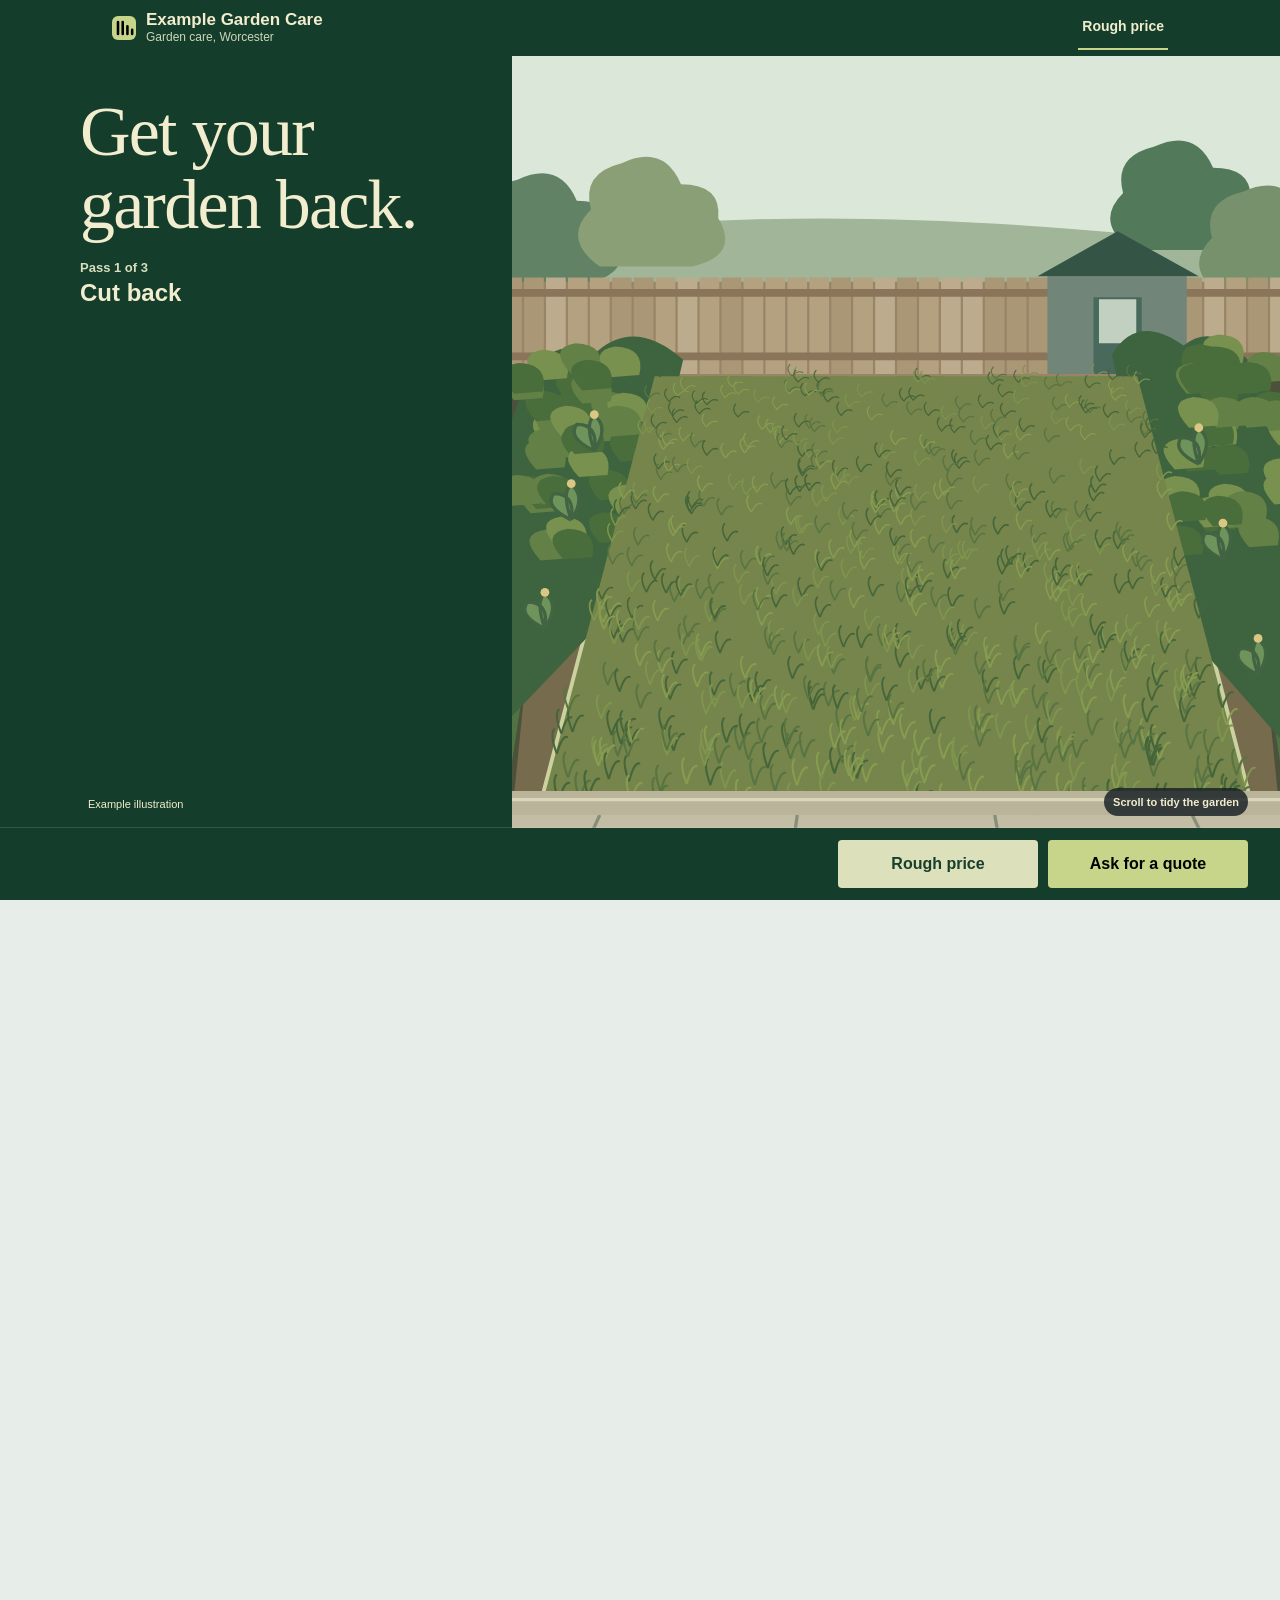
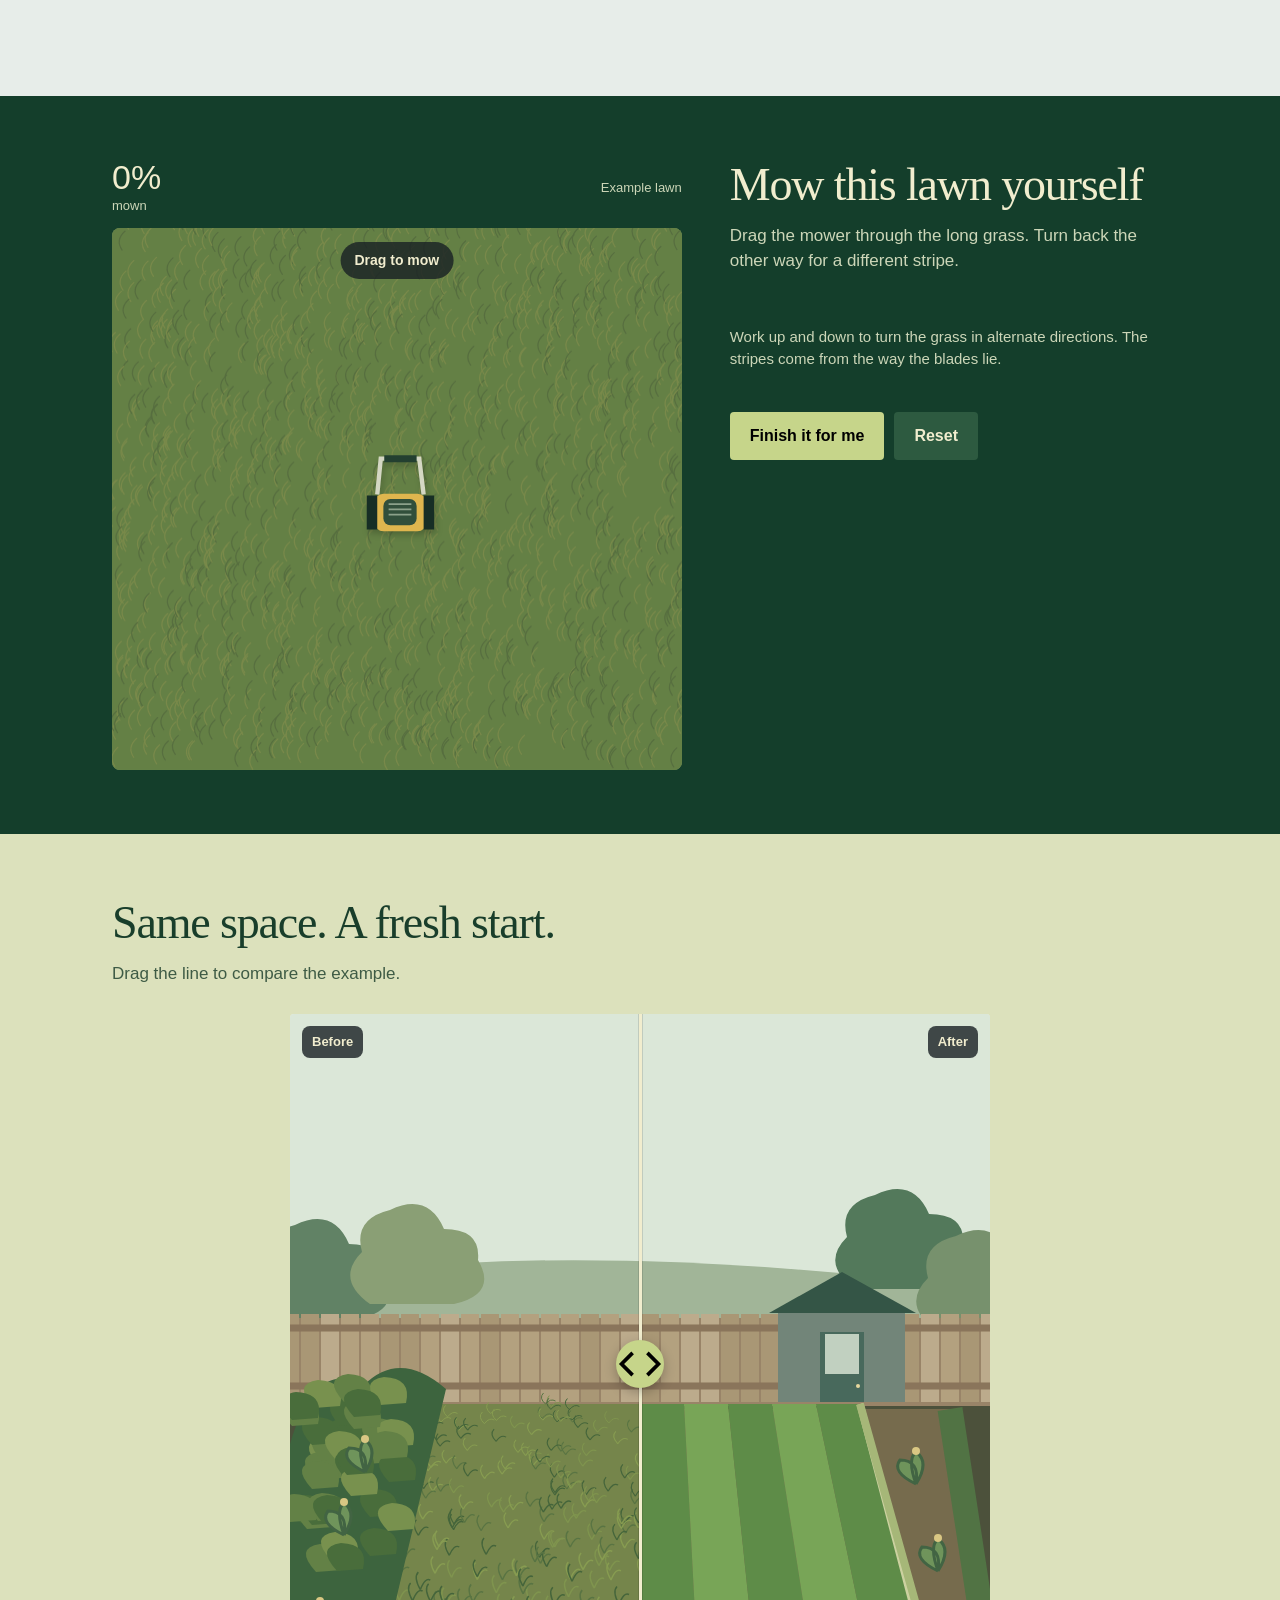
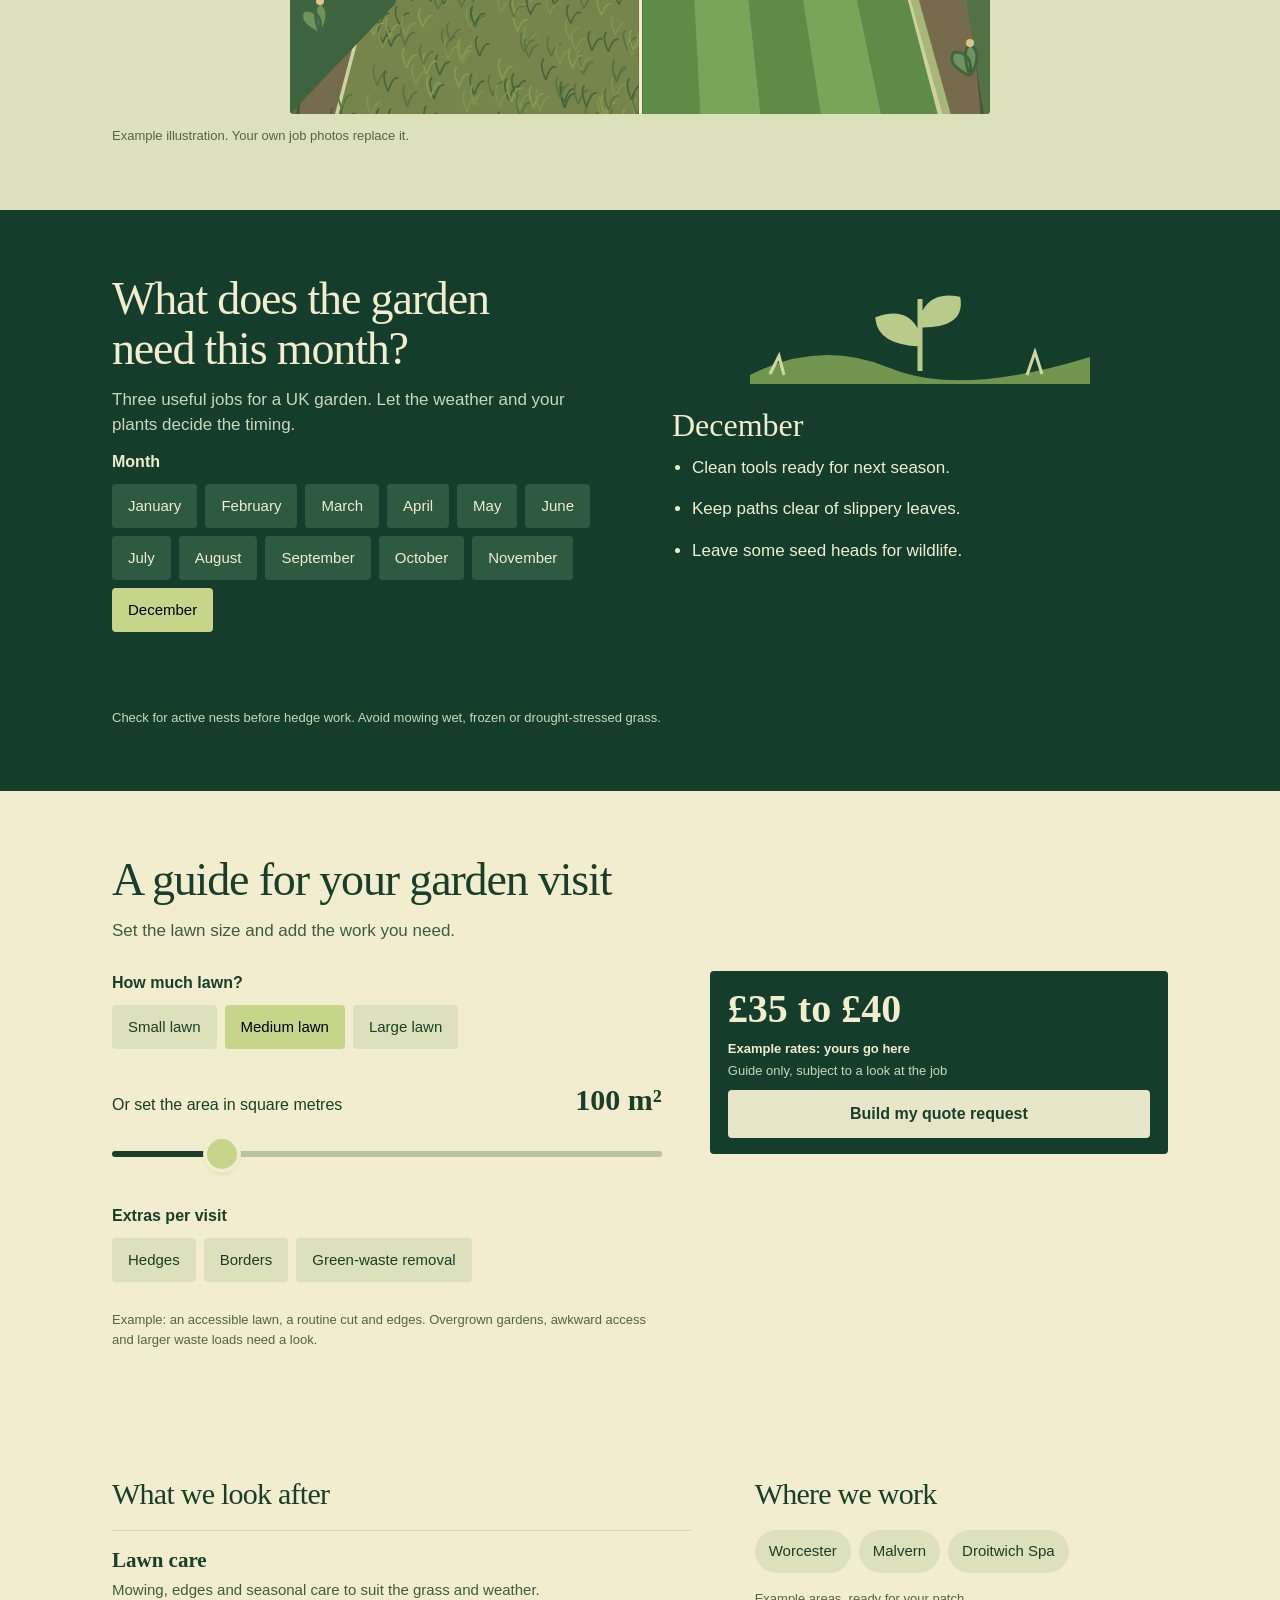
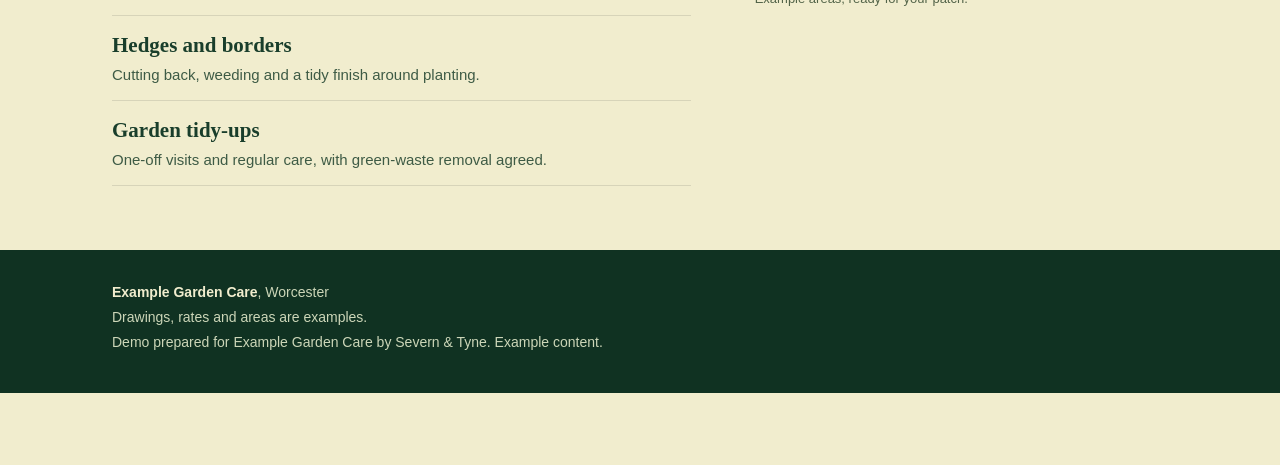
==== showpieces/mow/index.html @ 41f4a1ff "Job C: 43 kinds of business, new clinic trade, Showpieces section with three interactive demos (exte" ====
<!doctype html>
<html lang="en-GB">
<head>
<meta charset="utf-8">
<meta name="viewport" content="width=device-width, initial-scale=1, viewport-fit=cover">
<meta name="robots" content="noindex">
<title>Example Garden Care | Garden care</title>
<meta name="description" content="An example garden care site with a mowing toy, seasonal jobs and lawn price guide.">
<meta name="theme-color" content="#143e2b">
<script>
/* ===== Business data: edit this object for a client (see README.md). URL params n, town, ph, a override it. ===== */
window.SITE = {
  "name": "Example Garden Care",
  "town": "Worcester",
  "phone": "",
  "accent": "#c6d58a",
  "trade": "mow",
  "services": [
    {
      "name": "Lawn care",
      "line": "Mowing, edges and seasonal care to suit the grass and weather."
    },
    {
      "name": "Hedges and borders",
      "line": "Cutting back, weeding and a tidy finish around planting."
    },
    {
      "name": "Garden tidy-ups",
      "line": "One-off visits and regular care, with green-waste removal agreed."
    }
  ],
  "rates": {
    "minimum": 35,
    "low": 0.22,
    "high": 0.38,
    "extras": {
      "hedges": {
        "label": "Hedges",
        "low": 35,
        "high": 70
      },
      "borders": {
        "label": "Borders",
        "low": 25,
        "high": 55
      },
      "waste": {
        "label": "Green-waste removal",
        "low": 20,
        "high": 45
      }
    }
  },
  "areas": [
    "Worcester",
    "Malvern",
    "Droitwich Spa"
  ]
};
document.documentElement.classList.add("js");
if (window.matchMedia && matchMedia("(prefers-reduced-motion: reduce)").matches) document.documentElement.classList.add("rm");
</script>
<style>
:root {
  --slate-950: #182024;
  --slate-900: #222c30;
  --slate-800: #2c383d;
  --slate-700: #3b494f;
  --slate-500: #6b787d;
  --stone-300: #c8ccc4;
  --stone-200: #dcdfd8;
  --stone-100: #eaece6;
  --stone-50: #f4f5f1;
  --ink: #1c2427;
  --ink-2: #47545a;
  --ink-3: #69767b;
  --on-dark: #eef0eb;
  --on-dark-2: #b6bfbf;
  --accent: #ff7a1a;
  --on-accent: #1c2427;
  --line-light: rgba(28, 36, 39, 0.12);
  --line-dark: rgba(238, 240, 235, 0.14);
  --font-display: "Avenir Next Condensed", "Bahnschrift", "Roboto Condensed", "sans-serif-condensed", "Arial Narrow", sans-serif;
  --font-body: -apple-system, BlinkMacSystemFont, "Segoe UI", Roboto, "Helvetica Neue", Arial, sans-serif;
  --header-h: 56px;
  --bar-h: 72px;
  --ease-out: cubic-bezier(0.2, 0.8, 0.2, 1);
  --gutter: 16px;
  --radius-control: 10px;
  --radius-card: 16px;
}
@media (min-width: 720px) { :root { --gutter: 32px; } }

*, *::before, *::after { box-sizing: border-box; }
html { -webkit-text-size-adjust: 100%; scroll-padding-top: var(--header-h); }
body {
  margin: 0; background: var(--stone-50); color: var(--ink);
  font: 400 16px/1.5 var(--font-body);
  padding-bottom: calc(var(--bar-h) + env(safe-area-inset-bottom));
  overflow-x: hidden;
}
a, button, input, label, summary { -webkit-tap-highlight-color: transparent; }
button { font: inherit; color: inherit; }
img, svg, canvas { display: block; }
.scene-defs { position: absolute; width: 0; height: 0; overflow: hidden; }
.sr-only { position: absolute !important; width: 1px !important; height: 1px !important; padding: 0 !important; margin: -1px !important; overflow: hidden; clip: rect(0 0 0 0); white-space: nowrap; border: 0; }
:focus-visible { outline: 3px solid var(--accent); outline-offset: 3px; }

h1, h2, h3 { font-family: var(--font-display); font-stretch: condensed; font-weight: 600; letter-spacing: 0; margin: 0; line-height: 1.04; }
h1 { font-size: clamp(34px, 9vw, 64px); }
h2 { font-size: clamp(30px, 7.4vw, 48px); }
h3 { font-size: 22px; line-height: 1.15; }
p { margin: 0; }
.lead { font-size: 17px; color: var(--ink-2); max-width: 38em; }
.wrap { width: 100%; max-width: 1120px; margin: 0 auto; padding: 0 max(var(--gutter), env(safe-area-inset-left)) 0 max(var(--gutter), env(safe-area-inset-right)); }
.section { padding: 64px 0; }
.section-head { display: grid; gap: 12px; margin-bottom: 28px; max-width: 40em; }
.dark { background: var(--slate-900); color: var(--on-dark); }
.dark .lead { color: var(--on-dark-2); }
.tnum { font-variant-numeric: tabular-nums; }
.example-note { font-size: 13px; color: var(--ink-3); }
.dark .example-note { color: var(--on-dark-2); }

/* ---------- buttons and chips ---------- */
.btn {
  display: inline-flex; align-items: center; justify-content: center; gap: 8px;
  min-height: 48px; padding: 0 20px; border-radius: var(--radius-control); border: 0;
  font-weight: 600; font-size: 16px; text-decoration: none; cursor: pointer;
  transition: transform 120ms var(--ease-out), background-color 160ms var(--ease-out);
  user-select: none; -webkit-user-select: none; touch-action: manipulation;
}
.btn:active { transform: translateY(2px); }
.btn-accent { background: var(--accent); color: var(--on-accent); box-shadow: inset 0 1px 0 rgba(255,255,255,0.35); }
.btn-ghost { background: transparent; color: inherit; box-shadow: inset 0 0 0 1.5px currentColor; }
.btn-quiet { background: var(--stone-200); color: var(--ink); }
.dark .btn-quiet { background: var(--slate-700); color: var(--on-dark); }
@media (hover: hover) and (pointer: fine) {
  .btn-accent:hover { filter: brightness(1.05); }
  .btn-quiet:hover { background: var(--stone-300); }
  .dark .btn-quiet:hover { background: var(--slate-500); }
}
.chips { display: flex; flex-wrap: wrap; gap: 8px; margin: 0; padding: 0; border: 0; }
.chips legend { padding: 0; margin-bottom: 10px; font-size: 14px; font-weight: 600; width: 100%; }
.chip { position: relative; }
.chip input { position: absolute; opacity: 0; inset: 0; margin: 0; cursor: pointer; }
.chip span {
  display: inline-flex; align-items: center; min-height: 44px; padding: 0 16px; border-radius: 999px;
  background: var(--stone-200); color: var(--ink); font-size: 15px; font-weight: 500;
  transition: background-color 160ms var(--ease-out), color 160ms var(--ease-out);
  user-select: none; -webkit-user-select: none;
}
.dark .chip span { background: var(--slate-700); color: var(--on-dark); }
.chip input:checked + span { background: var(--accent); color: var(--on-accent); }
.chip input:focus-visible + span { outline: 3px solid var(--accent); outline-offset: 2px; }
.chip input:disabled + span { opacity: 0.45; }
.chip:active span { transform: scale(0.97); }

/* ---------- header ---------- */
.top {
  position: sticky; top: 0; z-index: 30; height: var(--header-h);
  background: var(--slate-900); color: var(--on-dark);
  padding-top: env(safe-area-inset-top);
  box-sizing: content-box;
}
.top .wrap { height: var(--header-h); display: flex; align-items: center; justify-content: space-between; gap: 12px; }
.brand { display: flex; align-items: center; gap: 10px; min-width: 0; min-height: 44px; text-decoration: none; color: inherit; }
.brand-text { display: grid; min-width: 0; }
.brand-sub { font-size: 12px; line-height: 1.2; color: var(--on-dark-2); white-space: nowrap; overflow: hidden; text-overflow: ellipsis; }
.brand-mark { flex: none; width: 28px; height: 28px; }
.brand-name { font-family: var(--font-display); font-stretch: condensed; font-weight: 600; font-size: 20px; line-height: 1.1; white-space: nowrap; overflow: hidden; text-overflow: ellipsis; }
.top-link { flex: none; color: var(--on-dark); font-weight: 600; font-size: 15px; text-decoration: none; min-height: 44px; display: inline-flex; align-items: center; padding: 0 4px; border-bottom: 2px solid var(--accent); line-height: 1.1; }

/* ---------- hero ---------- */
.hero { position: relative; background: #e7ede9; }
.js:not(.rm) .hero { height: 420svh; }
.stage { position: relative; }
.js:not(.rm) .stage { position: sticky; top: var(--header-h); height: calc(100svh - var(--header-h)); overflow: hidden; background: linear-gradient(#c9dbe1 0 60%, #86a35c 60%); }
.scene { position: absolute; left: 0; right: 0; top: 0; bottom: var(--bar-h); overflow: hidden; contain: strict; }
.scene .layer { position: absolute; inset: 0; width: 100%; height: 100%; pointer-events: none; }
.layer-anim { will-change: transform, opacity; }
html:not(.js) .scene, .rm .scene { display: none; }
.rig { position: absolute; left: 0; top: 0; width: 120px; height: 120px; overflow: visible; transform-origin: 60px 60px; will-change: transform, opacity; opacity: 0; pointer-events: none; }
.stage-text { position: relative; z-index: 2; padding: 18px var(--gutter) 0; display: grid; gap: 12px; max-width: 34em; }
.stage-sub { font-size: 16px; color: var(--ink-2); max-width: 26em; }
@media (max-width: 959px) { .js:not(.rm) .stage-sub { position: absolute; width: 1px; height: 1px; overflow: hidden; clip: rect(0 0 0 0); } }
.pass { display: grid; grid-template-columns: 44px 1fr; gap: 12px; align-items: start; }
.ring { width: 44px; height: 44px; position: relative; }
.ring svg { width: 44px; height: 44px; transform: rotate(-90deg); }
.ring-track { stroke: rgba(28,36,39,0.14); }
.ring-fill { stroke: var(--ink); transition: none; }
.ring-num { position: absolute; inset: 0; display: grid; place-items: center; font-size: 12px; font-weight: 700; font-variant-numeric: tabular-nums; }
.passes { list-style: none; margin: 0; padding: 0; position: relative; min-height: 64px; }
.passes li { display: grid; gap: 2px; }
.passes strong { font-family: var(--font-display); font-stretch: condensed; font-weight: 600; font-size: 21px; line-height: 1.15; }
.passes .pass-step { font-size: 13px; color: var(--ink-3); font-weight: 600; }
.passes p { font-size: 14px; color: var(--ink-2); line-height: 1.4; max-width: 30em; }
.js:not(.rm) .passes li { position: absolute; left: 0; right: 0; top: 0; opacity: 0; transform: translateY(6px); transition: opacity 220ms var(--ease-out), transform 220ms var(--ease-out); }
.js:not(.rm) .passes li.is-on { opacity: 1; transform: none; }
html:not(.js) .ring, .rm .ring { display: none; }
html:not(.js) .pass, .rm .pass { grid-template-columns: 1fr; }
html:not(.js) .passes, .rm .passes { display: grid; gap: 14px; counter-reset: none; }
.hint {
  position: absolute; left: 50%; bottom: calc(var(--bar-h) + 14px); z-index: 3; transform: translateX(-50%);
  background: rgba(24,32,36,0.82); color: var(--on-dark); font-size: 14px; font-weight: 600; padding: 9px 14px; border-radius: 999px;
  display: flex; gap: 8px; align-items: center; white-space: nowrap; transition: opacity 240ms var(--ease-out); pointer-events: none;
}
.hint svg { width: 14px; height: 14px; }
html:not(.js) .hint, .rm .hint { display: none; }
.static-pair { display: none; padding: 20px var(--gutter) 40px; gap: 12px; grid-template-columns: 1fr 1fr; max-width: 760px; }
html:not(.js) .static-pair, .rm .static-pair { display: grid; }
.static-pair figure { margin: 0; display: grid; gap: 6px; }
.static-pair svg { width: 100%; height: auto; border-radius: 12px; }
.static-pair figcaption { font-size: 14px; font-weight: 600; }

@media (min-width: 960px) {
  .js:not(.rm) .stage { display: grid; grid-template-columns: minmax(360px, 1fr) 1.15fr; }
  .stage-text { align-self: center; padding: 0 32px 0 max(32px, calc((100vw - 1120px) / 2)); gap: 18px; }
  .js:not(.rm) .scene { position: relative; inset: auto; height: calc(100svh - var(--header-h) - var(--bar-h)); }
  .stage-sub { font-size: 18px; }
  .passes { min-height: 92px; }
  .passes p { font-size: 16px; }
  .hint { left: 75%; }
}

/* ---------- patio toy ---------- */
.toy { display: grid; gap: 16px; }
.toy-bar { display: flex; align-items: center; justify-content: space-between; gap: 12px; }
.readout { display: flex; gap: 18px; align-items: baseline; }
.readout b { font-family: var(--font-display); font-stretch: condensed; font-weight: 600; font-size: 34px; line-height: 1; font-variant-numeric: tabular-nums; }
.readout span { font-size: 13px; color: var(--on-dark-2); display: block; }
.patio {
  position: relative; border-radius: var(--radius-card); overflow: hidden; background: #8c8676;
  touch-action: none; user-select: none; -webkit-user-select: none; cursor: none;
  box-shadow: 0 0 0 1px var(--line-dark);
}
.patio canvas { position: absolute; inset: 0; width: 100%; height: 100%; }
.patio canvas.dirt { transition: opacity 420ms var(--ease-out); }
.patio.is-rinsed canvas.dirt { opacity: 0; }
.cleaner {
  position: absolute; left: 0; top: 0; pointer-events: none; border-radius: 50%; will-change: transform;
  box-shadow: 0 6px 14px rgba(0,0,0,0.35);
}
.cleaner svg { width: 100%; height: 100%; }
.cleaner .spinner { transform-origin: 50px 50px; transform-box: view-box; }
.patio.is-wiping .cleaner .spinner { animation: spin 420ms linear infinite; }
.rm .patio.is-wiping .cleaner .spinner { animation: none; }
@keyframes spin { to { transform: rotate(360deg); } }
.drag-tip {
  position: absolute; left: 50%; top: 14px; transform: translateX(-50%); background: rgba(24,32,36,0.8); color: var(--on-dark);
  font-size: 14px; font-weight: 600; padding: 8px 14px; border-radius: 999px; white-space: nowrap; pointer-events: none;
  transition: opacity 200ms var(--ease-out);
}
.patio.has-started .drag-tip { opacity: 0; }
.method-line { min-height: 66px; font-size: 15px; color: var(--on-dark-2); max-width: 36em; }
.method-line b { color: var(--on-dark); }
.toy-actions { display: flex; gap: 10px; flex-wrap: wrap; }
.done-line { font-weight: 600; min-height: 24px; }
.noscript-box { padding: 16px; border-radius: 12px; background: var(--slate-800); }
.method-list { display: none; }
html:not(.js) .method-list { display: grid; gap: 10px; }
html:not(.js) .toy-live { display: none !important; }
@media (min-width: 960px) {
  .toy { grid-template-columns: 1.5fr 1fr; align-items: start; column-gap: 40px; }
  .toy > * { grid-column: 2; }
  .toy .patio-col { grid-column: 1; grid-row: 1 / span 6; }
}

/* ---------- before / after ---------- */
.compare { position: relative; border-radius: var(--radius-card); overflow: hidden; aspect-ratio: 44 / 50; max-height: 78svh; margin: 0 auto; width: 100%; max-width: 640px; background: #e7ede9; user-select: none; -webkit-user-select: none; }
.compare svg { position: absolute; inset: 0; width: 100%; height: 100%; }
.compare .after { clip-path: inset(0 0 0 50%); }
.compare-handle { position: absolute; top: 0; bottom: 0; left: 50%; width: 0; pointer-events: none; }
.compare-handle::before { content: ""; position: absolute; top: 0; bottom: 0; left: -1.5px; width: 3px; background: var(--stone-50); box-shadow: 0 0 0 1px rgba(0,0,0,0.12); }
.compare-knob { position: absolute; top: 50%; left: -24px; width: 48px; height: 48px; margin-top: -24px; border-radius: 50%; background: var(--accent); color: var(--on-accent); display: grid; place-items: center; box-shadow: 0 4px 12px rgba(0,0,0,0.25); }
.compare-knob svg { position: static; width: 26px; height: 26px; }
.compare-tag { position: absolute; top: 12px; padding: 6px 10px; border-radius: 8px; background: rgba(24,32,36,0.8); color: var(--on-dark); font-size: 13px; font-weight: 600; pointer-events: none; }
.compare-tag.before { left: 12px; }
.compare-tag.after-tag { right: 12px; }
.compare input[type=range] { position: absolute; inset: 0; width: 100%; height: 100%; margin: 0; opacity: 0; cursor: ew-resize; touch-action: pan-y; }
.compare:has(input:focus-visible) .compare-knob { outline: 3px solid var(--ink); outline-offset: 3px; }

/* ---------- gauge ---------- */
.gauge-wrap { display: grid; gap: 24px; }
.gauge { position: relative; width: 100%; max-width: 420px; margin: 0 auto; aspect-ratio: 320 / 206; }
.gauge svg { width: 100%; height: 100%; }
.gauge .band { fill: none; stroke-width: 24; transition: stroke 200ms var(--ease-out); }
.gauge .band-label { font: 600 12px var(--font-body); fill: var(--on-dark-2); }
.gauge .band-label.is-on { fill: var(--on-dark); }
.needle { position: absolute; left: 50%; bottom: 17.48%; width: 6px; height: 55%; margin-left: -3px; transform-origin: 50% 100%; transform: rotate(-90deg); transition: transform 700ms cubic-bezier(0.3, 1.35, 0.55, 1); }
.rm .needle { transition: none; }
.needle::before { content: ""; position: absolute; inset: 0; background: var(--on-dark); border-radius: 3px 3px 0 0; clip-path: polygon(30% 0, 70% 0, 100% 100%, 0 100%); }
.needle-hub { position: absolute; left: 50%; bottom: 17.48%; width: 22px; height: 22px; margin: 0 0 -11px -11px; border-radius: 50%; background: var(--accent); box-shadow: 0 0 0 4px var(--slate-900); }
.gauge-out { display: grid; gap: 6px; min-height: 132px; }
.gauge-method { font-family: var(--font-display); font-stretch: condensed; font-weight: 600; font-size: 30px; line-height: 1.05; }
.gauge-kit { font-size: 14px; color: var(--on-dark-2); font-weight: 600; }
.gauge-why { font-size: 16px; color: var(--on-dark); max-width: 32em; }
.surface-list { display: none; }
html:not(.js) .surface-list { display: grid; gap: 12px; }
html:not(.js) .gauge-live, html:not(.js) .price-inputs, html:not(.js) .result { display: none !important; }
@media (min-width: 960px) { .gauge-wrap { grid-template-columns: 1fr 1fr; align-items: center; column-gap: 48px; } }

/* ---------- price ---------- */
.price { display: grid; gap: 28px; }
.field { display: grid; gap: 10px; }
.field-label { font-size: 14px; font-weight: 600; }
.area-row { display: flex; align-items: baseline; justify-content: space-between; gap: 12px; }
.area-val { font-family: var(--font-display); font-stretch: condensed; font-weight: 600; font-size: 30px; font-variant-numeric: tabular-nums; }
.area-like { font-size: 14px; color: var(--ink-3); }
input[type=range].slider { -webkit-appearance: none; appearance: none; width: 100%; height: 44px; background: transparent; margin: 0; touch-action: pan-y; }
input[type=range].slider::-webkit-slider-runnable-track { height: 6px; border-radius: 3px; background: linear-gradient(to right, var(--ink) var(--fill, 20%), var(--stone-300) var(--fill, 20%)); }
input[type=range].slider::-moz-range-track { height: 6px; border-radius: 3px; background: var(--stone-300); }
input[type=range].slider::-moz-range-progress { height: 6px; border-radius: 3px; background: var(--ink); }
input[type=range].slider::-webkit-slider-thumb { -webkit-appearance: none; width: 30px; height: 30px; border-radius: 50%; background: var(--accent); margin-top: -12px; box-shadow: 0 0 0 4px var(--stone-50), 0 2px 6px rgba(0,0,0,0.25); }
input[type=range].slider::-moz-range-thumb { width: 30px; height: 30px; border: 0; border-radius: 50%; background: var(--accent); }
.result {
  position: sticky; bottom: calc(var(--bar-h) + env(safe-area-inset-bottom) + 12px); z-index: 4;
  background: var(--slate-900); color: var(--on-dark); border-radius: var(--radius-card); padding: 18px 18px 16px;
  display: grid; gap: 10px; box-shadow: 0 10px 30px rgba(24,32,36,0.22);
}
.result-range { font-family: var(--font-display); font-stretch: condensed; font-weight: 600; font-size: 40px; line-height: 1; font-variant-numeric: tabular-nums; }
.result-notes { display: grid; gap: 2px; font-size: 13px; color: var(--on-dark-2); }
.result-notes b { color: var(--on-dark); font-weight: 600; }
.result .btn { width: 100%; }
@media (min-width: 960px) {
  .price { grid-template-columns: 1.2fr 1fr; column-gap: 48px; align-items: start; }
  .price-inputs { display: grid; gap: 28px; }
  .result { position: sticky; top: calc(var(--header-h) + 24px); bottom: auto; }
}

/* ---------- proof ---------- */
.gallery { display: grid; grid-template-columns: 1fr 1fr; gap: 12px; }
.frame { margin: 0; display: grid; gap: 8px; }
.frame-box { position: relative; aspect-ratio: 4 / 3; border-radius: 12px; overflow: hidden; background: var(--stone-200); }
.frame-box svg { width: 100%; height: 100%; }
.frame-empty { display: grid; place-items: center; color: var(--ink-3); font-size: 14px; font-weight: 600; text-align: center; padding: 12px;
  background-image: repeating-linear-gradient(90deg, transparent 0 46px, rgba(28,36,39,0.07) 46px 48px), repeating-linear-gradient(0deg, transparent 0 30px, rgba(28,36,39,0.07) 30px 32px); }
.frame figcaption { font-size: 14px; color: var(--ink-2); }
.frame.wide { grid-column: span 2; }
.split-mini { display: grid; grid-template-columns: 1fr 1fr; height: 100%; gap: 2px; background: var(--stone-50); }
.split-mini svg { width: 100%; height: 100%; }
.details { display: grid; gap: 40px; margin-top: 56px; }
.list { list-style: none; margin: 0; padding: 0; border-top: 1px solid var(--line-light); }
.list li { padding: 14px 0; border-bottom: 1px solid var(--line-light); display: grid; gap: 2px; }
.list b { font-family: var(--font-display); font-stretch: condensed; font-weight: 600; font-size: 21px; }
.list span { color: var(--ink-2); font-size: 15px; }
.areas { display: flex; flex-wrap: wrap; gap: 8px; list-style: none; margin: 0; padding: 0; }
.areas li { padding: 10px 14px; border-radius: 999px; background: var(--stone-200); font-weight: 500; font-size: 15px; }
@media (min-width: 720px) { .gallery { grid-template-columns: repeat(4, 1fr); } .frame.wide { grid-column: span 2; } }
@media (min-width: 960px) { .details { grid-template-columns: 1.4fr 1fr; column-gap: 64px; } }

/* ---------- footer ---------- */
.foot { background: var(--slate-950); color: var(--on-dark-2); padding: 32px 0 40px; font-size: 14px; }
.foot p + p { margin-top: 4px; }
.foot b { color: var(--on-dark); font-weight: 600; }

/* ---------- call bar ---------- */
.callbar {
  position: fixed; left: 0; right: 0; bottom: 0; z-index: 40;
  background: var(--slate-900); color: var(--on-dark);
  padding: 12px max(var(--gutter), env(safe-area-inset-right)) calc(12px + env(safe-area-inset-bottom)) max(var(--gutter), env(safe-area-inset-left));
  display: flex; gap: 10px; box-shadow: 0 -1px 0 var(--line-dark);
}
.callbar .btn { flex: 1; min-height: 48px; }
@media (min-width: 960px) { .callbar { justify-content: flex-end; } .callbar .btn { flex: none; min-width: 200px; } }

/* ---------- quote sheet ---------- */
dialog.sheet {
  border: 0; padding: 0; margin: auto auto 0; width: 100%; max-width: 560px; max-height: 92svh;
  border-radius: 20px 20px 0 0; background: var(--stone-50); color: var(--ink);
  overscroll-behavior: contain;
}
dialog.sheet[open] { animation: sheet-in 260ms var(--ease-out); }
dialog.sheet::backdrop { background: rgba(24,32,36,0.55); }
.rm dialog.sheet[open] { animation: none; }
@keyframes sheet-in { from { transform: translateY(40px); opacity: 0; } to { transform: none; opacity: 1; } }
@media (min-width: 720px) { dialog.sheet { margin: auto; border-radius: 20px; } }
.sheet-inner { padding: 8px 20px calc(24px + env(safe-area-inset-bottom)); display: grid; gap: 18px; }
.sheet-top { display: flex; align-items: center; justify-content: space-between; gap: 8px; min-height: 56px; }
.icon-btn { width: 44px; height: 44px; border-radius: 50%; border: 0; background: var(--stone-200); display: grid; place-items: center; cursor: pointer; }
.icon-btn svg { width: 20px; height: 20px; }
.icon-btn[hidden] { display: grid; visibility: hidden; }
.sheet-step-label { font-size: 14px; font-weight: 600; color: var(--ink-3); }
.step[hidden] { display: none; }
.step { display: grid; gap: 16px; }
.summary { margin: 0; padding: 14px 16px; border-radius: 12px; background: var(--stone-100); display: grid; gap: 8px; font-size: 15px; }
.summary div { display: flex; justify-content: space-between; gap: 12px; }
.summary dt { color: var(--ink-3); }
.summary dd { margin: 0; text-align: right; font-weight: 600; }
.input { display: grid; gap: 6px; }
.input span { font-size: 14px; font-weight: 600; }
.input small { color: var(--ink-3); font-size: 13px; }
.input input { font: inherit; font-size: 17px; min-height: 50px; padding: 0 14px; border-radius: var(--radius-control); border: 1.5px solid var(--stone-300); background: #fff; color: var(--ink); }
.input input:focus { outline: none; border-color: var(--ink); }
.input .err { color: #a2381b; font-size: 13px; font-weight: 600; min-height: 18px; }
.bubble-wrap { background: #dfe6dc; border-radius: 14px; padding: 16px; }
.bubble { background: #fff; border-radius: 12px 12px 4px 12px; padding: 12px 14px; font-size: 15px; line-height: 1.45; white-space: pre-wrap; overflow-wrap: anywhere; box-shadow: 0 1px 1px rgba(0,0,0,0.08); }
.bubble-to { font-size: 13px; color: var(--ink-3); margin-bottom: 8px; font-weight: 600; }
.stamp { display: inline-flex; align-self: start; padding: 6px 10px; border-radius: 8px; background: var(--slate-900); color: var(--on-dark); font-size: 13px; font-weight: 600; }

html {scroll-padding-bottom:100px}
:focus {scroll-margin-block:80px 100px}
h1,h2,h3 {text-wrap:balance;font-stretch:normal}
h2 {font-size:clamp(30px,7.8vw,46px);line-height:1.1}
.skip {position:fixed;top:-100px;left:16px;z-index:99}.skip:focus{top:8px}
.chip span {border-radius:8px}.chips legend{font-size:16px}
.brand-name{font-size:17px;font-stretch:normal}.brand-sub{font-size:12px}
.top-link{font-size:14px}.brand-mark{width:24px;height:24px}
.js:not(.rm) .hero{height:360svh}
.js:not(.rm) .stage{display:block;background:var(--stone-100)}
.js:not(.rm) .scene{position:absolute;inset:0 0 var(--bar-h);height:auto}
.scene .layer{width:100%;height:100%}
.layer-mask{position:absolute;inset:0;overflow:hidden;transform-origin:50% 100%;will-change:transform}
.layer-mask .layer{transform-origin:50% 100%;will-change:transform}
.stage-text{padding:24px var(--gutter);position:relative;z-index:2;max-width:580px;gap:12px}
h1{font-size:clamp(38px,10vw,70px);line-height:1.04;max-width:12ch}
.js:not(.rm) .stage-sub{position:absolute;width:1px;height:1px;clip:rect(0 0 0 0);overflow:hidden}
.passes{min-height:60px}.passes strong{font-size:19px}
.passes p{position:absolute;width:1px;height:1px;clip:rect(0 0 0 0);overflow:hidden}
.scene-label{position:absolute;left:16px;bottom:calc(var(--bar-h) + 12px);font-size:11px;background:#ffffffda;color:#24352c;padding:4px 8px;border-radius:4px;z-index:3}
.hint{left:auto;right:16px;transform:none;bottom:calc(var(--bar-h) + 12px);font-size:11px;padding:6px 9px}
.static-pair{max-width:900px}.static-pair svg{aspect-ratio:1;object-fit:cover}
.toy{gap:20px}.toy-bar{margin-bottom:12px}.toy .picker{display:grid;gap:20px}
.work-surface{position:relative;aspect-ratio:1.05;overflow:hidden;border-radius:8px;touch-action:none;user-select:none;-webkit-user-select:none;background:#788d60;cursor:none}
.work-surface canvas{position:absolute;inset:0;width:100%;height:100%}
.work-head{position:absolute;left:0;top:0;width:64px;height:80px;pointer-events:none;transform-origin:50% 60%;filter:drop-shadow(2px 4px 3px #0003)}
.work-head svg{width:100%;height:100%}.work-surface.has-started .drag-tip{opacity:0}
.puffs{position:absolute;left:0;top:0;pointer-events:none}.puffs i{position:absolute;width:5px;height:3px;background:#bad68c;border-radius:50%;opacity:0}
.is-working .puffs i{animation:puff 450ms linear infinite}
@keyframes puff{from{transform:translate(0,0) rotate(0);opacity:.9}to{transform:translate(var(--dx),var(--dy)) rotate(120deg);opacity:0}}
.shades i{width:18px;height:18px;border-radius:50%;margin-right:8px;border:1px solid #26384266;flex:none}
.finish-band{display:grid;grid-template-columns:repeat(5,1fr);position:relative;padding-bottom:24px;border-bottom:2px solid var(--on-dark-2);gap:4px}
.finish-band span{font-size:11px;text-align:center;padding:20px 2px;background:#ffffff0c;min-height:70px;display:grid;place-items:center}
.finish-marker{position:absolute;bottom:-8px;left:0;width:20%;height:15px;display:grid;place-items:center;transition:transform 450ms cubic-bezier(.2,1.2,.5,1)}
.finish-marker:after{content:"";width:12px;height:12px;border-radius:50%;background:var(--accent);border:3px solid var(--on-dark)}
.choice-method{font-family:var(--font-display);font-size:32px;line-height:1.1;margin:24px 0 12px}
.choice-output{min-height:180px;font-size:17px}.choice-output ul{padding-left:20px;display:grid;gap:16px;margin:0}.choice-live{display:none}
.js .choice-live{display:block}.choice-list{display:grid;gap:16px}.choice-list dt{font-weight:600}.choice-list dd{margin-left:0}.js .choice-list{display:none}
html:not(.js) [data-choice-chips]{display:none}.advice-note{margin-top:16px}
.month-drawing svg{width:100%;max-height:110px}
.price-inputs{display:grid;gap:28px}.result{position:relative;bottom:auto;box-shadow:none}.result .btn{background:var(--stone-100);color:var(--ink)}
.details{margin-top:0}.details h2{font-size:30px;margin-bottom:20px}
.compare{aspect-ratio:1;max-width:700px}.compare svg{width:100%;height:100%}
.top,.callbar{background:var(--slate-900)}.callbar .btn{padding:0 12px}
@media(min-width:960px){.js:not(.rm) .scene{left:40%}.stage-text{padding:40px 24px 0 max(32px,calc((100vw - 1120px)/2));max-width:40%}.scene .layer{object-position:center}.toy{grid-template-columns:1.3fr 1fr;gap:24px 48px}.toy .patio-col{grid-row:1/span 4}.advice-layout{display:grid;grid-template-columns:1fr 1fr;gap:32px 64px}.advice-note{grid-column:1/-1}.price{align-items:start}.result{position:sticky;top:80px}.scene-label{left:max(32px,calc((100vw - 1120px)/2))}.hint{right:32px}.passes{margin-top:4px}.passes strong{font-size:24px}}
@media(prefers-reduced-motion:reduce){.finish-marker{transition:none}.is-working .puffs i{animation:none}.js.rm .passes p{position:static;width:auto;height:auto;clip:auto}.js.rm .stage-text{max-width:700px}.js.rm .scene-label{display:none}}

:root{--slate-950:#103222;--slate-900:#143e2b;--slate-800:#214f36;--slate-700:#2d5a40;--on-dark:#f1edce;--on-dark-2:#ccd6b8;--stone-50:#f1edce;--stone-100:#e8e6c8;--stone-200:#dce1bc;--stone-300:#b8c49b;--ink:#193e2b;--ink-2:#3e5b45;--ink-3:#536449;--accent:#c6d58a;--on-accent:#193e2b;--font-display:"Palatino Linotype","Book Antiqua",Georgia,serif;--font-body:"Segoe UI",Arial,sans-serif;--radius-card:4px;--radius-control:4px}
h1,h2,h3{font-weight:400;letter-spacing:-.025em}.brand-name{font-family:var(--font-body);font-weight:600}
.stage-text{color:#f1edce;background:linear-gradient(#143e2bfa,#143e2bdc 72%,#143e2b00)}
.passes .pass-step{color:#d7dfbd}.passes strong{font-family:var(--font-body);font-weight:600}.hero .pass{grid-template-columns:1fr}
.chip span{border-radius:4px}.dark .chip span{background:#2d5a40}.btn-accent{box-shadow:none}
.work-head{width:70px;height:88px}.section#same{background:#dce1bc}.readout b{font-family:var(--font-body);font-weight:500}
.scene-label{background:#143e2be8;color:#f1edce}
.stage-text{background:linear-gradient(#143e2bf2,#143e2baf 55%,#143e2b00)}
.js:not(.rm) .stage{background:#143e2b}
@media(max-width:959px){h1{max-width:12ch;font-size:38px}}
@media(max-width:399px){.stage-text{padding-top:16px}.brand-name{font-size:16px}.brand-mark{display:none}}
.toy-in-view .callbar .btn-accent{background:var(--slate-700);color:var(--on-dark);box-shadow:none}</style>
</head>
<body>
<a class="skip btn btn-accent" href="#try">Skip the scroll scene</a>
<svg class="scene-defs" aria-hidden="true"><defs><g id="job-base"><rect width="700" height="900" fill="#dbe7d8"/><g transform="translate(0 90)"><rect width="700" height="700" fill="#dbe7d8"/><path d="M0 180Q250 130 700 185V330H0Z" fill="#a1b598"/><path d="M-15 215q-35-25-8-52q-9-33 28-42q38-18 54 19q37 0 34 31q20 34-24 44Z" fill="#618265"/><path d="M80 200q-35-25-8-52q-9-33 28-42q38-18 54 19q37 0 34 31q20 34-24 44Z" fill="#8a9f75"/><path d="M565 185q-35-25-8-52q-9-33 28-42q38-18 54 19q37 0 34 31q20 34-24 44Z" fill="#53795b"/><path d="M646 226q-35-25-8-52q-9-33 28-42q38-18 54 19q37 0 34 31q20 34-24 44Z" fill="#77916d"/>
<path d="M0 305V214H700V305Z" fill="#998468"/><path d="M0 210V298" stroke="#a99775" stroke-width="18"/><path d="M20 210V298" stroke="#a99775" stroke-width="18"/><path d="M40 210V298" stroke="#bcab8c" stroke-width="18"/><path d="M60 210V298" stroke="#b3a17f" stroke-width="18"/><path d="M80 210V298" stroke="#b3a17f" stroke-width="18"/><path d="M100 210V298" stroke="#a99775" stroke-width="18"/><path d="M120 210V298" stroke="#a99775" stroke-width="18"/><path d="M140 210V298" stroke="#b3a17f" stroke-width="18"/><path d="M160 210V298" stroke="#bcab8c" stroke-width="18"/><path d="M180 210V298" stroke="#b3a17f" stroke-width="18"/><path d="M200 210V298" stroke="#a99775" stroke-width="18"/><path d="M220 210V298" stroke="#b3a17f" stroke-width="18"/><path d="M240 210V298" stroke="#b3a17f" stroke-width="18"/><path d="M260 210V298" stroke="#b3a17f" stroke-width="18"/><path d="M280 210V298" stroke="#b3a17f" stroke-width="18"/><path d="M300 210V298" stroke="#a99775" stroke-width="18"/><path d="M320 210V298" stroke="#b3a17f" stroke-width="18"/><path d="M340 210V298" stroke="#bcab8c" stroke-width="18"/><path d="M360 210V298" stroke="#a99775" stroke-width="18"/><path d="M380 210V298" stroke="#b3a17f" stroke-width="18"/><path d="M400 210V298" stroke="#bcab8c" stroke-width="18"/><path d="M420 210V298" stroke="#bcab8c" stroke-width="18"/><path d="M440 210V298" stroke="#a99775" stroke-width="18"/><path d="M460 210V298" stroke="#a99775" stroke-width="18"/><path d="M480 210V298" stroke="#a99775" stroke-width="18"/><path d="M500 210V298" stroke="#a99775" stroke-width="18"/><path d="M520 210V298" stroke="#a99775" stroke-width="18"/><path d="M540 210V298" stroke="#bcab8c" stroke-width="18"/><path d="M560 210V298" stroke="#b3a17f" stroke-width="18"/><path d="M580 210V298" stroke="#bcab8c" stroke-width="18"/><path d="M600 210V298" stroke="#bcab8c" stroke-width="18"/><path d="M620 210V298" stroke="#a99775" stroke-width="18"/><path d="M640 210V298" stroke="#bcab8c" stroke-width="18"/><path d="M660 210V298" stroke="#b3a17f" stroke-width="18"/><path d="M680 210V298" stroke="#a99775" stroke-width="18"/><path d="M700 210V298" stroke="#bcab8c" stroke-width="18"/><path d="M0 224H700M0 282H700" stroke="#8a755b" stroke-width="7"/>
<path d="M0 302H700V700H0Z" fill="#4c513b"/><path d="M40 305H660L700 700H0Z" fill="#766b4d"/>
<polygon points="130.0,300 174.0,300 90.0,700 25.0,700" fill="#78a557"/><polygon points="174.0,300 218.0,300 155.0,700 90.0,700" fill="#5e8c48"/><polygon points="218.0,300 262.0,300 220.0,700 155.0,700" fill="#78a557"/><polygon points="262.0,300 306.0,300 285.0,700 220.0,700" fill="#5e8c48"/><polygon points="306.0,300 350.0,300 350.0,700 285.0,700" fill="#78a557"/><polygon points="350.0,300 394.0,300 415.0,700 350.0,700" fill="#5e8c48"/><polygon points="394.0,300 438.0,300 479.99999999999994,700 415.0,700" fill="#78a557"/><polygon points="438.0,300 482.0,300 545.0,700 479.99999999999994,700" fill="#5e8c48"/><polygon points="482.0,300 526.0,300 610.0,700 545.0,700" fill="#78a557"/><polygon points="526.0,300 570.0,300 675.0,700 610.0,700" fill="#5e8c48"/><path d="M130 300L25 700M570 300L675 700" stroke="#ccd1a0" stroke-width="7"/>
<path d="M40 305L-20 700M660 305L720 700" stroke="#517344" stroke-width="25"/>
<path d="M488 209H615V298H488Z" fill="#728579"/><path d="M479 209l73-41 74 41Z" fill="#345546"/>
<path d="M530 228H574V298H530Z" fill="#48695c"/><path d="M535 230H569V270H535Z" fill="#c1d0c0"/><circle cx="568" cy="282" r="2" fill="#e6d79e"/></g><rect y="790" width="700" height="110" fill="#c2bda4"/><path d="M0 828H700M0 872H700M80 790L30 900M260 790L245 900M440 790L460 900M620 790L675 900" stroke="#898e79" stroke-width="3"/></g><g id="job-prep" transform="translate(0 90)"><path d="M0 340Q25 254 74 281Q110 245 156 285L105 500 0 610ZM700 330Q653 240 612 272Q570 242 547 280L590 505 700 630Z" fill="#3d643e"/><path d="M29 362q-22-24 4-28q28 1 22 26Z" fill="#78914e"/><path d="M49 342q-22-24 4-28q28 1 22 26Z" fill="#496d3b"/><path d="M25 376q-22-24 4-28q28 1 22 26Z" fill="#638146"/><path d="M26 468q-22-24 4-28q28 1 22 26Z" fill="#638146"/><path d="M32 357q-22-24 4-28q28 1 22 26Z" fill="#638146"/><path d="M50 322q-22-24 4-28q28 1 22 26Z" fill="#496d3b"/><path d="M11 419q-22-24 4-28q28 1 22 26Z" fill="#496d3b"/><path d="M17 425q-22-24 4-28q28 1 22 26Z" fill="#638146"/><path d="M77 360q-22-24 4-28q28 1 22 26Z" fill="#638146"/><path d="M82 342q-22-24 4-28q28 1 22 26Z" fill="#638146"/><path d="M24 304q-22-24 4-28q28 1 22 26Z" fill="#78914e"/><path d="M22 385q-22-24 4-28q28 1 22 26Z" fill="#638146"/><path d="M22 341q-22-24 4-28q28 1 22 26Z" fill="#496d3b"/><path d="M54 298q-22-24 4-28q28 1 22 26Z" fill="#638146"/><path d="M45 355q-22-24 4-28q28 1 22 26Z" fill="#78914e"/><path d="M99 378q-22-24 4-28q28 1 22 26Z" fill="#496d3b"/><path d="M22 421q-22-24 4-28q28 1 22 26Z" fill="#496d3b"/><path d="M97 343q-22-24 4-28q28 1 22 26Z" fill="#78914e"/><path d="M28 417q-22-24 4-28q28 1 22 26Z" fill="#638146"/><path d="M91 355q-22-24 4-28q28 1 22 26Z" fill="#638146"/><path d="M80 413q-22-24 4-28q28 1 22 26Z" fill="#496d3b"/><path d="M90 301q-22-24 4-28q28 1 22 26Z" fill="#78914e"/><path d="M64 325q-22-24 4-28q28 1 22 26Z" fill="#638146"/><path d="M55 374q-22-24 4-28q28 1 22 26Z" fill="#496d3b"/><path d="M61 392q-22-24 4-28q28 1 22 26Z" fill="#78914e"/><path d="M41 456q-22-24 4-28q28 1 22 26Z" fill="#78914e"/><path d="M0 418q-22-24 4-28q28 1 22 26Z" fill="#638146"/><path d="M80 452q-22-24 4-28q28 1 22 26Z" fill="#496d3b"/><path d="M57 371q-22-24 4-28q28 1 22 26Z" fill="#496d3b"/><path d="M47 467q-22-24 4-28q28 1 22 26Z" fill="#496d3b"/><path d="M2 322q-22-24 4-28q28 1 22 26Z" fill="#638146"/><path d="M64 313q-22-24 4-28q28 1 22 26Z" fill="#496d3b"/><path d="M2 316q-22-24 4-28q28 1 22 26Z" fill="#496d3b"/><path d="M33 419q-22-24 4-28q28 1 22 26Z" fill="#496d3b"/><path d="M98 427q-22-24 4-28q28 1 22 26Z" fill="#78914e"/><path d="M699 363q-22-24 4-28q28 1 22 26Z" fill="#78914e"/><path d="M680 306q-22-24 4-28q28 1 22 26Z" fill="#638146"/><path d="M695 403q-22-24 4-28q28 1 22 26Z" fill="#78914e"/><path d="M686 342q-22-24 4-28q28 1 22 26Z" fill="#496d3b"/><path d="M620 304q-22-24 4-28q28 1 22 26Z" fill="#496d3b"/><path d="M695 417q-22-24 4-28q28 1 22 26Z" fill="#78914e"/><path d="M636 350q-22-24 4-28q28 1 22 26Z" fill="#638146"/><path d="M616 387q-22-24 4-28q28 1 22 26Z" fill="#496d3b"/><path d="M633 442q-22-24 4-28q28 1 22 26Z" fill="#496d3b"/><path d="M603 464q-22-24 4-28q28 1 22 26Z" fill="#496d3b"/><path d="M635 327q-22-24 4-28q28 1 22 26Z" fill="#496d3b"/><path d="M634 364q-22-24 4-28q28 1 22 26Z" fill="#78914e"/><path d="M691 350q-22-24 4-28q28 1 22 26Z" fill="#638146"/><path d="M640 290q-22-24 4-28q28 1 22 26Z" fill="#78914e"/><path d="M645 426q-22-24 4-28q28 1 22 26Z" fill="#78914e"/><path d="M621 299q-22-24 4-28q28 1 22 26Z" fill="#496d3b"/><path d="M604 385q-22-24 4-28q28 1 22 26Z" fill="#78914e"/><path d="M672 456q-22-24 4-28q28 1 22 26Z" fill="#638146"/><path d="M665 315q-22-24 4-28q28 1 22 26Z" fill="#496d3b"/><path d="M661 433q-22-24 4-28q28 1 22 26Z" fill="#638146"/><path d="M631 364q-22-24 4-28q28 1 22 26Z" fill="#496d3b"/><path d="M615 316q-22-24 4-28q28 1 22 26Z" fill="#638146"/><path d="M633 301q-22-24 4-28q28 1 22 26Z" fill="#496d3b"/><path d="M600 419q-22-24 4-28q28 1 22 26Z" fill="#78914e"/><path d="M618 316q-22-24 4-28q28 1 22 26Z" fill="#496d3b"/><path d="M642 347q-22-24 4-28q28 1 22 26Z" fill="#638146"/><path d="M646 439q-22-24 4-28q28 1 22 26Z" fill="#638146"/><path d="M617 347q-22-24 4-28q28 1 22 26Z" fill="#78914e"/><path d="M631 438q-22-24 4-28q28 1 22 26Z" fill="#78914e"/><path d="M606 433q-22-24 4-28q28 1 22 26Z" fill="#496d3b"/><path d="M639 437q-22-24 4-28q28 1 22 26Z" fill="#496d3b"/><path d="M637 301q-22-24 4-28q28 1 22 26Z" fill="#496d3b"/><path d="M645 390q-22-24 4-28q28 1 22 26Z" fill="#496d3b"/><path d="M654 317q-22-24 4-28q28 1 22 26Z" fill="#496d3b"/><path d="M670 347q-22-24 4-28q28 1 22 26Z" fill="#638146"/></g><g id="job-cut" transform="translate(0 90)"><polygon points="130,300 570,300 675,700 25,700" fill="#75854b"/><path d="M261.3 302.7q-7 -6.1 -2 -11.1m2 11.1q5 -6.1 10 -3.1" stroke="#7f944e" stroke-width="1.0" fill="none"/><path d="M184.3 590.8q-7 -16.2 -2 -21.2m2 21.2q5 -16.2 10 -13.2" stroke="#45653b" stroke-width="1.7" fill="none"/><path d="M401.5 510.7q-7 -13.4 -2 -18.4m2 18.4q5 -13.4 10 -10.4" stroke="#45653b" stroke-width="1.5" fill="none"/><path d="M400.3 421.3q-7 -10.2 -2 -15.2m2 15.2q5 -10.2 10 -7.2" stroke="#597443" stroke-width="1.3" fill="none"/><path d="M227.7 527.2q-7 -14.0 -2 -19.0m2 19.0q5 -14.0 10 -11.0" stroke="#879c51" stroke-width="1.6" fill="none"/><path d="M347.6 617.6q-7 -17.1 -2 -22.1m2 22.1q5 -17.1 10 -14.1" stroke="#879c51" stroke-width="1.8" fill="none"/><path d="M171.4 558.9q-7 -15.1 -2 -20.1m2 20.1q5 -15.1 10 -12.1" stroke="#7f944e" stroke-width="1.6" fill="none"/><path d="M148.1 505.4q-7 -13.2 -2 -18.2m2 18.2q5 -13.2 10 -10.2" stroke="#597443" stroke-width="1.5" fill="none"/><path d="M548.8 380.5q-7 -8.8 -2 -13.8m2 13.8q5 -8.8 10 -5.8" stroke="#45653b" stroke-width="1.2" fill="none"/><path d="M367.5 435.9q-7 -10.8 -2 -15.8m2 15.8q5 -10.8 10 -7.8" stroke="#7f944e" stroke-width="1.3" fill="none"/><path d="M156.2 359.2q-7 -8.1 -2 -13.1m2 13.1q5 -8.1 10 -5.1" stroke="#879c51" stroke-width="1.1" fill="none"/><path d="M344.8 399.8q-7 -9.5 -2 -14.5m2 14.5q5 -9.5 10 -6.5" stroke="#597443" stroke-width="1.2" fill="none"/><path d="M371.0 381.5q-7 -8.9 -2 -13.9m2 13.9q5 -8.9 10 -5.9" stroke="#7f944e" stroke-width="1.2" fill="none"/><path d="M528.7 627.2q-7 -17.5 -2 -22.5m2 22.5q5 -17.5 10 -14.5" stroke="#597443" stroke-width="1.8" fill="none"/><path d="M576.8 353.2q-7 -7.9 -2 -12.9m2 12.9q5 -7.9 10 -4.9" stroke="#597443" stroke-width="1.1" fill="none"/><path d="M336.8 626.9q-7 -17.4 -2 -22.4m2 22.4q5 -17.4 10 -14.4" stroke="#879c51" stroke-width="1.8" fill="none"/><path d="M296.4 351.7q-7 -7.8 -2 -12.8m2 12.8q5 -7.8 10 -4.8" stroke="#7f944e" stroke-width="1.1" fill="none"/><path d="M442.8 444.2q-7 -11.0 -2 -16.0m2 16.0q5 -11.0 10 -8.0" stroke="#45653b" stroke-width="1.4" fill="none"/><path d="M250.2 638.4q-7 -17.8 -2 -22.8m2 22.8q5 -17.8 10 -14.8" stroke="#45653b" stroke-width="1.8" fill="none"/><path d="M569.1 473.6q-7 -12.1 -2 -17.1m2 17.1q5 -12.1 10 -9.1" stroke="#597443" stroke-width="1.4" fill="none"/><path d="M560.9 469.4q-7 -11.9 -2 -16.9m2 16.9q5 -11.9 10 -8.9" stroke="#879c51" stroke-width="1.4" fill="none"/><path d="M420.3 623.0q-7 -17.3 -2 -22.3m2 22.3q5 -17.3 10 -14.3" stroke="#7f944e" stroke-width="1.8" fill="none"/><path d="M74.8 522.5q-7 -13.8 -2 -18.8m2 18.8q5 -13.8 10 -10.8" stroke="#7f944e" stroke-width="1.6" fill="none"/><path d="M371.4 303.5q-7 -6.1 -2 -11.1m2 11.1q5 -6.1 10 -3.1" stroke="#45653b" stroke-width="1.0" fill="none"/><path d="M309.1 461.6q-7 -11.7 -2 -16.7m2 16.7q5 -11.7 10 -8.7" stroke="#7f944e" stroke-width="1.4" fill="none"/><path d="M577.0 634.5q-7 -17.7 -2 -22.7m2 22.7q5 -17.7 10 -14.7" stroke="#879c51" stroke-width="1.8" fill="none"/><path d="M179.7 641.6q-7 -18.0 -2 -23.0m2 23.0q5 -18.0 10 -15.0" stroke="#879c51" stroke-width="1.9" fill="none"/><path d="M621.6 592.1q-7 -16.2 -2 -21.2m2 21.2q5 -16.2 10 -13.2" stroke="#45653b" stroke-width="1.7" fill="none"/><path d="M347.4 612.0q-7 -16.9 -2 -21.9m2 21.9q5 -16.9 10 -13.9" stroke="#597443" stroke-width="1.8" fill="none"/><path d="M607.8 603.4q-7 -16.6 -2 -21.6m2 21.6q5 -16.6 10 -13.6" stroke="#879c51" stroke-width="1.8" fill="none"/><path d="M610.0 509.5q-7 -13.3 -2 -18.3m2 18.3q5 -13.3 10 -10.3" stroke="#879c51" stroke-width="1.5" fill="none"/><path d="M241.6 330.6q-7 -7.1 -2 -12.1m2 12.1q5 -7.1 10 -4.1" stroke="#879c51" stroke-width="1.1" fill="none"/><path d="M164.1 420.0q-7 -10.2 -2 -15.2m2 15.2q5 -10.2 10 -7.2" stroke="#45653b" stroke-width="1.3" fill="none"/><path d="M128.4 431.4q-7 -10.6 -2 -15.6m2 15.6q5 -10.6 10 -7.6" stroke="#45653b" stroke-width="1.3" fill="none"/><path d="M608.2 587.7q-7 -16.1 -2 -21.1m2 21.1q5 -16.1 10 -13.1" stroke="#7f944e" stroke-width="1.7" fill="none"/><path d="M472.2 631.4q-7 -17.6 -2 -22.6m2 22.6q5 -17.6 10 -14.6" stroke="#7f944e" stroke-width="1.8" fill="none"/><path d="M506.7 698.2q-7 -19.9 -2 -24.9m2 24.9q5 -19.9 10 -16.9" stroke="#597443" stroke-width="2.0" fill="none"/><path d="M229.5 473.7q-7 -12.1 -2 -17.1m2 17.1q5 -12.1 10 -9.1" stroke="#597443" stroke-width="1.4" fill="none"/><path d="M384.1 460.9q-7 -11.6 -2 -16.6m2 16.6q5 -11.6 10 -8.6" stroke="#597443" stroke-width="1.4" fill="none"/><path d="M215.2 364.9q-7 -8.3 -2 -13.3m2 13.3q5 -8.3 10 -5.3" stroke="#879c51" stroke-width="1.2" fill="none"/><path d="M461.9 559.1q-7 -15.1 -2 -20.1m2 20.1q5 -15.1 10 -12.1" stroke="#597443" stroke-width="1.6" fill="none"/><path d="M107.5 637.4q-7 -17.8 -2 -22.8m2 22.8q5 -17.8 10 -14.8" stroke="#45653b" stroke-width="1.8" fill="none"/><path d="M505.1 523.1q-7 -13.8 -2 -18.8m2 18.8q5 -13.8 10 -10.8" stroke="#7f944e" stroke-width="1.6" fill="none"/><path d="M363.9 335.2q-7 -7.2 -2 -12.2m2 12.2q5 -7.2 10 -4.2" stroke="#597443" stroke-width="1.1" fill="none"/><path d="M584.6 654.8q-7 -18.4 -2 -23.4m2 23.4q5 -18.4 10 -15.4" stroke="#45653b" stroke-width="1.9" fill="none"/><path d="M132.2 690.4q-7 -19.7 -2 -24.7m2 24.7q5 -19.7 10 -16.7" stroke="#597443" stroke-width="2.0" fill="none"/><path d="M176.3 644.7q-7 -18.1 -2 -23.1m2 23.1q5 -18.1 10 -15.1" stroke="#7f944e" stroke-width="1.9" fill="none"/><path d="M368.7 662.8q-7 -18.7 -2 -23.7m2 23.7q5 -18.7 10 -15.7" stroke="#7f944e" stroke-width="1.9" fill="none"/><path d="M559.0 570.7q-7 -15.5 -2 -20.5m2 20.5q5 -15.5 10 -12.5" stroke="#7f944e" stroke-width="1.7" fill="none"/><path d="M490.9 503.6q-7 -13.1 -2 -18.1m2 18.1q5 -13.1 10 -10.1" stroke="#879c51" stroke-width="1.5" fill="none"/><path d="M425.7 381.5q-7 -8.9 -2 -13.9m2 13.9q5 -8.9 10 -5.9" stroke="#597443" stroke-width="1.2" fill="none"/><path d="M288.5 600.4q-7 -16.5 -2 -21.5m2 21.5q5 -16.5 10 -13.5" stroke="#597443" stroke-width="1.8" fill="none"/><path d="M388.6 412.2q-7 -9.9 -2 -14.9m2 14.9q5 -9.9 10 -6.9" stroke="#879c51" stroke-width="1.3" fill="none"/><path d="M372.9 585.2q-7 -16.0 -2 -21.0m2 21.0q5 -16.0 10 -13.0" stroke="#45653b" stroke-width="1.7" fill="none"/><path d="M125.0 351.7q-7 -7.8 -2 -12.8m2 12.8q5 -7.8 10 -4.8" stroke="#7f944e" stroke-width="1.1" fill="none"/><path d="M226.4 510.7q-7 -13.4 -2 -18.4m2 18.4q5 -13.4 10 -10.4" stroke="#879c51" stroke-width="1.5" fill="none"/><path d="M241.5 354.7q-7 -7.9 -2 -12.9m2 12.9q5 -7.9 10 -4.9" stroke="#7f944e" stroke-width="1.1" fill="none"/><path d="M414.1 545.7q-7 -14.6 -2 -19.6m2 19.6q5 -14.6 10 -11.6" stroke="#7f944e" stroke-width="1.6" fill="none"/><path d="M101.0 542.5q-7 -14.5 -2 -19.5m2 19.5q5 -14.5 10 -11.5" stroke="#45653b" stroke-width="1.6" fill="none"/><path d="M353.7 544.8q-7 -14.6 -2 -19.6m2 19.6q5 -14.6 10 -11.6" stroke="#45653b" stroke-width="1.6" fill="none"/><path d="M525.5 576.0q-7 -15.7 -2 -20.7m2 20.7q5 -15.7 10 -12.7" stroke="#597443" stroke-width="1.7" fill="none"/><path d="M172.3 554.6q-7 -14.9 -2 -19.9m2 19.9q5 -14.9 10 -11.9" stroke="#879c51" stroke-width="1.6" fill="none"/><path d="M42.8 687.6q-7 -19.6 -2 -24.6m2 24.6q5 -19.6 10 -16.6" stroke="#45653b" stroke-width="2.0" fill="none"/><path d="M591.5 394.4q-7 -9.3 -2 -14.3m2 14.3q5 -9.3 10 -6.3" stroke="#7f944e" stroke-width="1.2" fill="none"/><path d="M109.2 520.5q-7 -13.7 -2 -18.7m2 18.7q5 -13.7 10 -10.7" stroke="#879c51" stroke-width="1.6" fill="none"/><path d="M89.0 518.0q-7 -13.6 -2 -18.6m2 18.6q5 -13.6 10 -10.6" stroke="#879c51" stroke-width="1.5" fill="none"/><path d="M325.9 594.0q-7 -16.3 -2 -21.3m2 21.3q5 -16.3 10 -13.3" stroke="#7f944e" stroke-width="1.7" fill="none"/><path d="M340.2 375.5q-7 -8.6 -2 -13.6m2 13.6q5 -8.6 10 -5.6" stroke="#7f944e" stroke-width="1.2" fill="none"/><path d="M262.2 405.3q-7 -9.7 -2 -14.7m2 14.7q5 -9.7 10 -6.7" stroke="#45653b" stroke-width="1.3" fill="none"/><path d="M159.3 451.3q-7 -11.3 -2 -16.3m2 16.3q5 -11.3 10 -8.3" stroke="#45653b" stroke-width="1.4" fill="none"/><path d="M488.1 579.5q-7 -15.8 -2 -20.8m2 20.8q5 -15.8 10 -12.8" stroke="#45653b" stroke-width="1.7" fill="none"/><path d="M554.8 449.2q-7 -11.2 -2 -16.2m2 16.2q5 -11.2 10 -8.2" stroke="#597443" stroke-width="1.4" fill="none"/><path d="M446.3 599.3q-7 -16.5 -2 -21.5m2 21.5q5 -16.5 10 -13.5" stroke="#879c51" stroke-width="1.7" fill="none"/><path d="M300.1 335.9q-7 -7.3 -2 -12.3m2 12.3q5 -7.3 10 -4.3" stroke="#45653b" stroke-width="1.1" fill="none"/><path d="M276.9 385.0q-7 -9.0 -2 -14.0m2 14.0q5 -9.0 10 -6.0" stroke="#597443" stroke-width="1.2" fill="none"/><path d="M590.3 649.7q-7 -18.2 -2 -23.2m2 23.2q5 -18.2 10 -15.2" stroke="#879c51" stroke-width="1.9" fill="none"/><path d="M279.4 305.7q-7 -6.2 -2 -11.2m2 11.2q5 -6.2 10 -3.2" stroke="#45653b" stroke-width="1.0" fill="none"/><path d="M159.2 671.7q-7 -19.0 -2 -24.0m2 24.0q5 -19.0 10 -16.0" stroke="#879c51" stroke-width="1.9" fill="none"/><path d="M550.7 678.0q-7 -19.2 -2 -24.2m2 24.2q5 -19.2 10 -16.2" stroke="#879c51" stroke-width="1.9" fill="none"/><path d="M261.3 552.4q-7 -14.8 -2 -19.8m2 19.8q5 -14.8 10 -11.8" stroke="#597443" stroke-width="1.6" fill="none"/><path d="M391.7 350.2q-7 -7.8 -2 -12.8m2 12.8q5 -7.8 10 -4.8" stroke="#45653b" stroke-width="1.1" fill="none"/><path d="M549.9 322.0q-7 -6.8 -2 -11.8m2 11.8q5 -6.8 10 -3.8" stroke="#879c51" stroke-width="1.1" fill="none"/><path d="M255.8 575.7q-7 -15.6 -2 -20.6m2 20.6q5 -15.6 10 -12.6" stroke="#45653b" stroke-width="1.7" fill="none"/><path d="M490.8 428.7q-7 -10.5 -2 -15.5m2 15.5q5 -10.5 10 -7.5" stroke="#45653b" stroke-width="1.3" fill="none"/><path d="M529.9 413.8q-7 -10.0 -2 -15.0m2 15.0q5 -10.0 10 -7.0" stroke="#45653b" stroke-width="1.3" fill="none"/><path d="M206.4 488.8q-7 -12.6 -2 -17.6m2 17.6q5 -12.6 10 -9.6" stroke="#7f944e" stroke-width="1.5" fill="none"/><path d="M299.6 623.5q-7 -17.3 -2 -22.3m2 22.3q5 -17.3 10 -14.3" stroke="#597443" stroke-width="1.8" fill="none"/><path d="M243.4 361.2q-7 -8.1 -2 -13.1m2 13.1q5 -8.1 10 -5.1" stroke="#879c51" stroke-width="1.2" fill="none"/><path d="M345.3 392.2q-7 -9.2 -2 -14.2m2 14.2q5 -9.2 10 -6.2" stroke="#45653b" stroke-width="1.2" fill="none"/><path d="M518.7 491.0q-7 -12.7 -2 -17.7m2 17.7q5 -12.7 10 -9.7" stroke="#45653b" stroke-width="1.5" fill="none"/><path d="M249.6 453.5q-7 -11.4 -2 -16.4m2 16.4q5 -11.4 10 -8.4" stroke="#45653b" stroke-width="1.4" fill="none"/><path d="M512.2 668.6q-7 -18.9 -2 -23.9m2 23.9q5 -18.9 10 -15.9" stroke="#7f944e" stroke-width="1.9" fill="none"/><path d="M254.1 417.7q-7 -10.1 -2 -15.1m2 15.1q5 -10.1 10 -7.1" stroke="#597443" stroke-width="1.3" fill="none"/><path d="M477.6 697.6q-7 -19.9 -2 -24.9m2 24.9q5 -19.9 10 -16.9" stroke="#879c51" stroke-width="2.0" fill="none"/><path d="M499.3 570.2q-7 -15.5 -2 -20.5m2 20.5q5 -15.5 10 -12.5" stroke="#7f944e" stroke-width="1.7" fill="none"/><path d="M92.7 539.0q-7 -14.4 -2 -19.4m2 19.4q5 -14.4 10 -11.4" stroke="#45653b" stroke-width="1.6" fill="none"/><path d="M81.3 612.3q-7 -16.9 -2 -21.9m2 21.9q5 -16.9 10 -13.9" stroke="#7f944e" stroke-width="1.8" fill="none"/><path d="M554.5 638.3q-7 -17.8 -2 -22.8m2 22.8q5 -17.8 10 -14.8" stroke="#597443" stroke-width="1.8" fill="none"/><path d="M302.3 546.8q-7 -14.6 -2 -19.6m2 19.6q5 -14.6 10 -11.6" stroke="#45653b" stroke-width="1.6" fill="none"/><path d="M338.0 642.9q-7 -18.0 -2 -23.0m2 23.0q5 -18.0 10 -15.0" stroke="#879c51" stroke-width="1.9" fill="none"/><path d="M667.8 673.4q-7 -19.1 -2 -24.1m2 24.1q5 -19.1 10 -16.1" stroke="#7f944e" stroke-width="1.9" fill="none"/><path d="M523.1 518.4q-7 -13.6 -2 -18.6m2 18.6q5 -13.6 10 -10.6" stroke="#879c51" stroke-width="1.5" fill="none"/><path d="M478.6 602.8q-7 -16.6 -2 -21.6m2 21.6q5 -16.6 10 -13.6" stroke="#597443" stroke-width="1.8" fill="none"/><path d="M184.8 601.6q-7 -16.6 -2 -21.6m2 21.6q5 -16.6 10 -13.6" stroke="#7f944e" stroke-width="1.8" fill="none"/><path d="M271.1 404.4q-7 -9.7 -2 -14.7m2 14.7q5 -9.7 10 -6.7" stroke="#45653b" stroke-width="1.3" fill="none"/><path d="M448.6 517.0q-7 -13.6 -2 -18.6m2 18.6q5 -13.6 10 -10.6" stroke="#45653b" stroke-width="1.5" fill="none"/><path d="M392.0 584.6q-7 -16.0 -2 -21.0m2 21.0q5 -16.0 10 -13.0" stroke="#879c51" stroke-width="1.7" fill="none"/><path d="M252.2 314.4q-7 -6.5 -2 -11.5m2 11.5q5 -6.5 10 -3.5" stroke="#597443" stroke-width="1.0" fill="none"/><path d="M452.1 375.1q-7 -8.6 -2 -13.6m2 13.6q5 -8.6 10 -5.6" stroke="#879c51" stroke-width="1.2" fill="none"/><path d="M239.9 678.1q-7 -19.2 -2 -24.2m2 24.2q5 -19.2 10 -16.2" stroke="#597443" stroke-width="1.9" fill="none"/><path d="M335.0 419.5q-7 -10.2 -2 -15.2m2 15.2q5 -10.2 10 -7.2" stroke="#45653b" stroke-width="1.3" fill="none"/><path d="M538.6 552.0q-7 -14.8 -2 -19.8m2 19.8q5 -14.8 10 -11.8" stroke="#45653b" stroke-width="1.6" fill="none"/><path d="M213.6 408.2q-7 -9.8 -2 -14.8m2 14.8q5 -9.8 10 -6.8" stroke="#7f944e" stroke-width="1.3" fill="none"/><path d="M307.6 328.1q-7 -7.0 -2 -12.0m2 12.0q5 -7.0 10 -4.0" stroke="#7f944e" stroke-width="1.1" fill="none"/><path d="M254.2 435.3q-7 -10.7 -2 -15.7m2 15.7q5 -10.7 10 -7.7" stroke="#879c51" stroke-width="1.3" fill="none"/><path d="M489.8 652.7q-7 -18.3 -2 -23.3m2 23.3q5 -18.3 10 -15.3" stroke="#597443" stroke-width="1.9" fill="none"/><path d="M516.1 570.5q-7 -15.5 -2 -20.5m2 20.5q5 -15.5 10 -12.5" stroke="#879c51" stroke-width="1.7" fill="none"/><path d="M135.5 678.6q-7 -19.3 -2 -24.3m2 24.3q5 -19.3 10 -16.3" stroke="#597443" stroke-width="1.9" fill="none"/><path d="M119.0 352.9q-7 -7.9 -2 -12.9m2 12.9q5 -7.9 10 -4.9" stroke="#7f944e" stroke-width="1.1" fill="none"/><path d="M509.2 349.9q-7 -7.7 -2 -12.7m2 12.7q5 -7.7 10 -4.7" stroke="#879c51" stroke-width="1.1" fill="none"/><path d="M541.8 545.5q-7 -14.6 -2 -19.6m2 19.6q5 -14.6 10 -11.6" stroke="#7f944e" stroke-width="1.6" fill="none"/><path d="M301.8 435.5q-7 -10.7 -2 -15.7m2 15.7q5 -10.7 10 -7.7" stroke="#7f944e" stroke-width="1.3" fill="none"/><path d="M318.8 319.0q-7 -6.7 -2 -11.7m2 11.7q5 -6.7 10 -3.7" stroke="#7f944e" stroke-width="1.0" fill="none"/><path d="M553.4 497.9q-7 -12.9 -2 -17.9m2 17.9q5 -12.9 10 -9.9" stroke="#45653b" stroke-width="1.5" fill="none"/><path d="M587.5 574.7q-7 -15.6 -2 -20.6m2 20.6q5 -15.6 10 -12.6" stroke="#7f944e" stroke-width="1.7" fill="none"/><path d="M146.7 336.0q-7 -7.3 -2 -12.3m2 12.3q5 -7.3 10 -4.3" stroke="#45653b" stroke-width="1.1" fill="none"/><path d="M149.9 571.2q-7 -15.5 -2 -20.5m2 20.5q5 -15.5 10 -12.5" stroke="#45653b" stroke-width="1.7" fill="none"/><path d="M403.2 351.6q-7 -7.8 -2 -12.8m2 12.8q5 -7.8 10 -4.8" stroke="#45653b" stroke-width="1.1" fill="none"/><path d="M579.3 344.6q-7 -7.6 -2 -12.6m2 12.6q5 -7.6 10 -4.6" stroke="#597443" stroke-width="1.1" fill="none"/><path d="M112.7 420.9q-7 -10.2 -2 -15.2m2 15.2q5 -10.2 10 -7.2" stroke="#45653b" stroke-width="1.3" fill="none"/><path d="M600.3 482.6q-7 -12.4 -2 -17.4m2 17.4q5 -12.4 10 -9.4" stroke="#879c51" stroke-width="1.5" fill="none"/><path d="M552.2 457.3q-7 -11.5 -2 -16.5m2 16.5q5 -11.5 10 -8.5" stroke="#45653b" stroke-width="1.4" fill="none"/><path d="M461.2 325.0q-7 -6.9 -2 -11.9m2 11.9q5 -6.9 10 -3.9" stroke="#7f944e" stroke-width="1.1" fill="none"/><path d="M598.8 695.5q-7 -19.8 -2 -24.8m2 24.8q5 -19.8 10 -16.8" stroke="#45653b" stroke-width="2.0" fill="none"/><path d="M599.8 509.5q-7 -13.3 -2 -18.3m2 18.3q5 -13.3 10 -10.3" stroke="#879c51" stroke-width="1.5" fill="none"/><path d="M376.0 306.5q-7 -6.2 -2 -11.2m2 11.2q5 -6.2 10 -3.2" stroke="#7f944e" stroke-width="1.0" fill="none"/><path d="M421.5 452.3q-7 -11.3 -2 -16.3m2 16.3q5 -11.3 10 -8.3" stroke="#597443" stroke-width="1.4" fill="none"/><path d="M353.7 565.3q-7 -15.3 -2 -20.3m2 20.3q5 -15.3 10 -12.3" stroke="#45653b" stroke-width="1.7" fill="none"/><path d="M426.2 571.7q-7 -15.5 -2 -20.5m2 20.5q5 -15.5 10 -12.5" stroke="#597443" stroke-width="1.7" fill="none"/><path d="M267.2 318.0q-7 -6.6 -2 -11.6m2 11.6q5 -6.6 10 -3.6" stroke="#45653b" stroke-width="1.0" fill="none"/><path d="M212.1 370.1q-7 -8.5 -2 -13.5m2 13.5q5 -8.5 10 -5.5" stroke="#879c51" stroke-width="1.2" fill="none"/><path d="M586.1 489.2q-7 -12.6 -2 -17.6m2 17.6q5 -12.6 10 -9.6" stroke="#879c51" stroke-width="1.5" fill="none"/><path d="M447.1 318.9q-7 -6.7 -2 -11.7m2 11.7q5 -6.7 10 -3.7" stroke="#45653b" stroke-width="1.0" fill="none"/><path d="M592.2 410.7q-7 -9.9 -2 -14.9m2 14.9q5 -9.9 10 -6.9" stroke="#879c51" stroke-width="1.3" fill="none"/><path d="M420.4 681.9q-7 -19.4 -2 -24.4m2 24.4q5 -19.4 10 -16.4" stroke="#879c51" stroke-width="2.0" fill="none"/><path d="M270.1 559.6q-7 -15.1 -2 -20.1m2 20.1q5 -15.1 10 -12.1" stroke="#7f944e" stroke-width="1.6" fill="none"/><path d="M463.8 439.9q-7 -10.9 -2 -15.9m2 15.9q5 -10.9 10 -7.9" stroke="#879c51" stroke-width="1.3" fill="none"/><path d="M312.3 455.9q-7 -11.5 -2 -16.5m2 16.5q5 -11.5 10 -8.5" stroke="#879c51" stroke-width="1.4" fill="none"/><path d="M334.7 444.0q-7 -11.0 -2 -16.0m2 16.0q5 -11.0 10 -8.0" stroke="#879c51" stroke-width="1.4" fill="none"/><path d="M348.4 423.8q-7 -10.3 -2 -15.3m2 15.3q5 -10.3 10 -7.3" stroke="#879c51" stroke-width="1.3" fill="none"/><path d="M106.7 669.3q-7 -18.9 -2 -23.9m2 23.9q5 -18.9 10 -15.9" stroke="#45653b" stroke-width="1.9" fill="none"/><path d="M441.0 302.4q-7 -6.1 -2 -11.1m2 11.1q5 -6.1 10 -3.1" stroke="#597443" stroke-width="1.0" fill="none"/><path d="M337.5 545.7q-7 -14.6 -2 -19.6m2 19.6q5 -14.6 10 -11.6" stroke="#597443" stroke-width="1.6" fill="none"/><path d="M447.7 504.7q-7 -13.2 -2 -18.2m2 18.2q5 -13.2 10 -10.2" stroke="#597443" stroke-width="1.5" fill="none"/><path d="M384.7 587.4q-7 -16.1 -2 -21.1m2 21.1q5 -16.1 10 -13.1" stroke="#45653b" stroke-width="1.7" fill="none"/><path d="M527.1 432.4q-7 -10.6 -2 -15.6m2 15.6q5 -10.6 10 -7.6" stroke="#45653b" stroke-width="1.3" fill="none"/><path d="M580.9 519.7q-7 -13.7 -2 -18.7m2 18.7q5 -13.7 10 -10.7" stroke="#879c51" stroke-width="1.5" fill="none"/><path d="M651.5 617.9q-7 -17.1 -2 -22.1m2 22.1q5 -17.1 10 -14.1" stroke="#879c51" stroke-width="1.8" fill="none"/><path d="M535.9 396.0q-7 -9.4 -2 -14.4m2 14.4q5 -9.4 10 -6.4" stroke="#45653b" stroke-width="1.2" fill="none"/><path d="M586.1 640.4q-7 -17.9 -2 -22.9m2 22.9q5 -17.9 10 -14.9" stroke="#45653b" stroke-width="1.9" fill="none"/><path d="M281.9 666.1q-7 -18.8 -2 -23.8m2 23.8q5 -18.8 10 -15.8" stroke="#879c51" stroke-width="1.9" fill="none"/><path d="M421.8 362.5q-7 -8.2 -2 -13.2m2 13.2q5 -8.2 10 -5.2" stroke="#597443" stroke-width="1.2" fill="none"/><path d="M194.4 675.9q-7 -19.2 -2 -24.2m2 24.2q5 -19.2 10 -16.2" stroke="#7f944e" stroke-width="1.9" fill="none"/><path d="M403.5 549.3q-7 -14.7 -2 -19.7m2 19.7q5 -14.7 10 -11.7" stroke="#45653b" stroke-width="1.6" fill="none"/><path d="M404.4 553.5q-7 -14.9 -2 -19.9m2 19.9q5 -14.9 10 -11.9" stroke="#597443" stroke-width="1.6" fill="none"/><path d="M201.6 403.1q-7 -9.6 -2 -14.6m2 14.6q5 -9.6 10 -6.6" stroke="#7f944e" stroke-width="1.3" fill="none"/><path d="M371.1 413.6q-7 -10.0 -2 -15.0m2 15.0q5 -10.0 10 -7.0" stroke="#7f944e" stroke-width="1.3" fill="none"/><path d="M304.2 484.1q-7 -12.4 -2 -17.4m2 17.4q5 -12.4 10 -9.4" stroke="#7f944e" stroke-width="1.5" fill="none"/><path d="M316.0 656.4q-7 -18.5 -2 -23.5m2 23.5q5 -18.5 10 -15.5" stroke="#7f944e" stroke-width="1.9" fill="none"/><path d="M372.6 496.9q-7 -12.9 -2 -17.9m2 17.9q5 -12.9 10 -9.9" stroke="#45653b" stroke-width="1.5" fill="none"/><path d="M370.7 645.4q-7 -18.1 -2 -23.1m2 23.1q5 -18.1 10 -15.1" stroke="#879c51" stroke-width="1.9" fill="none"/><path d="M454.5 403.6q-7 -9.6 -2 -14.6m2 14.6q5 -9.6 10 -6.6" stroke="#597443" stroke-width="1.3" fill="none"/><path d="M549.4 588.4q-7 -16.1 -2 -21.1m2 21.1q5 -16.1 10 -13.1" stroke="#879c51" stroke-width="1.7" fill="none"/><path d="M138.1 366.8q-7 -8.3 -2 -13.3m2 13.3q5 -8.3 10 -5.3" stroke="#879c51" stroke-width="1.2" fill="none"/><path d="M449.2 336.8q-7 -7.3 -2 -12.3m2 12.3q5 -7.3 10 -4.3" stroke="#45653b" stroke-width="1.1" fill="none"/><path d="M200.7 309.6q-7 -6.3 -2 -11.3m2 11.3q5 -6.3 10 -3.3" stroke="#879c51" stroke-width="1.0" fill="none"/><path d="M553.0 634.5q-7 -17.7 -2 -22.7m2 22.7q5 -17.7 10 -14.7" stroke="#7f944e" stroke-width="1.8" fill="none"/><path d="M613.7 607.5q-7 -16.8 -2 -21.8m2 21.8q5 -16.8 10 -13.8" stroke="#597443" stroke-width="1.8" fill="none"/><path d="M626.4 687.6q-7 -19.6 -2 -24.6m2 24.6q5 -19.6 10 -16.6" stroke="#879c51" stroke-width="2.0" fill="none"/><path d="M514.8 647.5q-7 -18.2 -2 -23.2m2 23.2q5 -18.2 10 -15.2" stroke="#597443" stroke-width="1.9" fill="none"/><path d="M532.6 300.1q-7 -6.0 -2 -11.0m2 11.0q5 -6.0 10 -3.0" stroke="#7f944e" stroke-width="1.0" fill="none"/><path d="M303.4 635.4q-7 -17.7 -2 -22.7m2 22.7q5 -17.7 10 -14.7" stroke="#879c51" stroke-width="1.8" fill="none"/><path d="M562.3 561.4q-7 -15.1 -2 -20.1m2 20.1q5 -15.1 10 -12.1" stroke="#45653b" stroke-width="1.7" fill="none"/><path d="M318.1 387.2q-7 -9.1 -2 -14.1m2 14.1q5 -9.1 10 -6.1" stroke="#45653b" stroke-width="1.2" fill="none"/><path d="M226.2 471.7q-7 -12.0 -2 -17.0m2 17.0q5 -12.0 10 -9.0" stroke="#7f944e" stroke-width="1.4" fill="none"/><path d="M240.1 402.4q-7 -9.6 -2 -14.6m2 14.6q5 -9.6 10 -6.6" stroke="#597443" stroke-width="1.3" fill="none"/><path d="M431.5 348.3q-7 -7.7 -2 -12.7m2 12.7q5 -7.7 10 -4.7" stroke="#7f944e" stroke-width="1.1" fill="none"/><path d="M99.7 532.4q-7 -14.1 -2 -19.1m2 19.1q5 -14.1 10 -11.1" stroke="#879c51" stroke-width="1.6" fill="none"/><path d="M271.1 347.3q-7 -7.7 -2 -12.7m2 12.7q5 -7.7 10 -4.7" stroke="#597443" stroke-width="1.1" fill="none"/><path d="M135.0 300.6q-7 -6.0 -2 -11.0m2 11.0q5 -6.0 10 -3.0" stroke="#45653b" stroke-width="1.0" fill="none"/><path d="M605.4 482.1q-7 -12.4 -2 -17.4m2 17.4q5 -12.4 10 -9.4" stroke="#597443" stroke-width="1.5" fill="none"/><path d="M519.0 487.0q-7 -12.5 -2 -17.5m2 17.5q5 -12.5 10 -9.5" stroke="#7f944e" stroke-width="1.5" fill="none"/><path d="M281.0 384.3q-7 -9.0 -2 -14.0m2 14.0q5 -9.0 10 -6.0" stroke="#879c51" stroke-width="1.2" fill="none"/><path d="M511.3 528.4q-7 -14.0 -2 -19.0m2 19.0q5 -14.0 10 -11.0" stroke="#7f944e" stroke-width="1.6" fill="none"/><path d="M274.2 599.1q-7 -16.5 -2 -21.5m2 21.5q5 -16.5 10 -13.5" stroke="#45653b" stroke-width="1.7" fill="none"/><path d="M55.2 624.1q-7 -17.3 -2 -22.3m2 22.3q5 -17.3 10 -14.3" stroke="#45653b" stroke-width="1.8" fill="none"/><path d="M173.0 559.6q-7 -15.1 -2 -20.1m2 20.1q5 -15.1 10 -12.1" stroke="#7f944e" stroke-width="1.6" fill="none"/><path d="M463.1 672.8q-7 -19.0 -2 -24.0m2 24.0q5 -19.0 10 -16.0" stroke="#597443" stroke-width="1.9" fill="none"/><path d="M437.9 307.4q-7 -6.3 -2 -11.3m2 11.3q5 -6.3 10 -3.3" stroke="#45653b" stroke-width="1.0" fill="none"/><path d="M573.6 477.3q-7 -12.2 -2 -17.2m2 17.2q5 -12.2 10 -9.2" stroke="#597443" stroke-width="1.4" fill="none"/><path d="M294.2 504.3q-7 -13.2 -2 -18.2m2 18.2q5 -13.2 10 -10.2" stroke="#597443" stroke-width="1.5" fill="none"/><path d="M102.3 425.2q-7 -10.4 -2 -15.4m2 15.4q5 -10.4 10 -7.4" stroke="#597443" stroke-width="1.3" fill="none"/><path d="M480.9 467.1q-7 -11.8 -2 -16.8m2 16.8q5 -11.8 10 -8.8" stroke="#7f944e" stroke-width="1.4" fill="none"/><path d="M326.7 578.6q-7 -15.8 -2 -20.8m2 20.8q5 -15.8 10 -12.8" stroke="#597443" stroke-width="1.7" fill="none"/><path d="M553.6 667.9q-7 -18.9 -2 -23.9m2 23.9q5 -18.9 10 -15.9" stroke="#7f944e" stroke-width="1.9" fill="none"/><path d="M83.2 524.5q-7 -13.9 -2 -18.9m2 18.9q5 -13.9 10 -10.9" stroke="#879c51" stroke-width="1.6" fill="none"/><path d="M77.1 651.3q-7 -18.3 -2 -23.3m2 23.3q5 -18.3 10 -15.3" stroke="#7f944e" stroke-width="1.9" fill="none"/><path d="M275.7 350.6q-7 -7.8 -2 -12.8m2 12.8q5 -7.8 10 -4.8" stroke="#597443" stroke-width="1.1" fill="none"/><path d="M352.9 462.5q-7 -11.7 -2 -16.7m2 16.7q5 -11.7 10 -8.7" stroke="#597443" stroke-width="1.4" fill="none"/><path d="M334.8 374.0q-7 -8.6 -2 -13.6m2 13.6q5 -8.6 10 -5.6" stroke="#45653b" stroke-width="1.2" fill="none"/><path d="M351.7 471.2q-7 -12.0 -2 -17.0m2 17.0q5 -12.0 10 -9.0" stroke="#879c51" stroke-width="1.4" fill="none"/><path d="M171.8 502.9q-7 -13.1 -2 -18.1m2 18.1q5 -13.1 10 -10.1" stroke="#597443" stroke-width="1.5" fill="none"/><path d="M161.6 473.4q-7 -12.1 -2 -17.1m2 17.1q5 -12.1 10 -9.1" stroke="#7f944e" stroke-width="1.4" fill="none"/><path d="M252.9 316.2q-7 -6.6 -2 -11.6m2 11.6q5 -6.6 10 -3.6" stroke="#879c51" stroke-width="1.0" fill="none"/><path d="M547.8 315.0q-7 -6.5 -2 -11.5m2 11.5q5 -6.5 10 -3.5" stroke="#879c51" stroke-width="1.0" fill="none"/><path d="M618.7 639.9q-7 -17.9 -2 -22.9m2 22.9q5 -17.9 10 -14.9" stroke="#597443" stroke-width="1.8" fill="none"/><path d="M240.7 498.7q-7 -13.0 -2 -18.0m2 18.0q5 -13.0 10 -10.0" stroke="#7f944e" stroke-width="1.5" fill="none"/><path d="M163.6 425.6q-7 -10.4 -2 -15.4m2 15.4q5 -10.4 10 -7.4" stroke="#45653b" stroke-width="1.3" fill="none"/><path d="M531.7 405.9q-7 -9.7 -2 -14.7m2 14.7q5 -9.7 10 -6.7" stroke="#45653b" stroke-width="1.3" fill="none"/><path d="M115.1 454.1q-7 -11.4 -2 -16.4m2 16.4q5 -11.4 10 -8.4" stroke="#597443" stroke-width="1.4" fill="none"/><path d="M109.4 520.4q-7 -13.7 -2 -18.7m2 18.7q5 -13.7 10 -10.7" stroke="#45653b" stroke-width="1.6" fill="none"/><path d="M133.6 384.6q-7 -9.0 -2 -14.0m2 14.0q5 -9.0 10 -6.0" stroke="#45653b" stroke-width="1.2" fill="none"/><path d="M282.1 316.0q-7 -6.6 -2 -11.6m2 11.6q5 -6.6 10 -3.6" stroke="#45653b" stroke-width="1.0" fill="none"/><path d="M194.4 319.7q-7 -6.7 -2 -11.7m2 11.7q5 -6.7 10 -3.7" stroke="#879c51" stroke-width="1.0" fill="none"/><path d="M130.3 485.6q-7 -12.5 -2 -17.5m2 17.5q5 -12.5 10 -9.5" stroke="#45653b" stroke-width="1.5" fill="none"/><path d="M295.0 403.1q-7 -9.6 -2 -14.6m2 14.6q5 -9.6 10 -6.6" stroke="#879c51" stroke-width="1.3" fill="none"/><path d="M226.6 471.8q-7 -12.0 -2 -17.0m2 17.0q5 -12.0 10 -9.0" stroke="#879c51" stroke-width="1.4" fill="none"/><path d="M662.5 691.7q-7 -19.7 -2 -24.7m2 24.7q5 -19.7 10 -16.7" stroke="#597443" stroke-width="2.0" fill="none"/><path d="M149.0 442.8q-7 -11.0 -2 -16.0m2 16.0q5 -11.0 10 -8.0" stroke="#879c51" stroke-width="1.4" fill="none"/><path d="M461.6 305.6q-7 -6.2 -2 -11.2m2 11.2q5 -6.2 10 -3.2" stroke="#45653b" stroke-width="1.0" fill="none"/><path d="M468.3 309.8q-7 -6.3 -2 -11.3m2 11.3q5 -6.3 10 -3.3" stroke="#7f944e" stroke-width="1.0" fill="none"/><path d="M294.0 662.1q-7 -18.7 -2 -23.7m2 23.7q5 -18.7 10 -15.7" stroke="#45653b" stroke-width="1.9" fill="none"/><path d="M523.0 606.9q-7 -16.7 -2 -21.7m2 21.7q5 -16.7 10 -13.7" stroke="#879c51" stroke-width="1.8" fill="none"/><path d="M464.2 681.0q-7 -19.3 -2 -24.3m2 24.3q5 -19.3 10 -16.3" stroke="#879c51" stroke-width="2.0" fill="none"/><path d="M326.7 576.1q-7 -15.7 -2 -20.7m2 20.7q5 -15.7 10 -12.7" stroke="#597443" stroke-width="1.7" fill="none"/><path d="M51.9 604.9q-7 -16.7 -2 -21.7m2 21.7q5 -16.7 10 -13.7" stroke="#597443" stroke-width="1.8" fill="none"/><path d="M477.3 699.9q-7 -20.0 -2 -25.0m2 25.0q5 -20.0 10 -17.0" stroke="#879c51" stroke-width="2.0" fill="none"/><path d="M470.0 477.9q-7 -12.2 -2 -17.2m2 17.2q5 -12.2 10 -9.2" stroke="#45653b" stroke-width="1.4" fill="none"/><path d="M253.5 408.0q-7 -9.8 -2 -14.8m2 14.8q5 -9.8 10 -6.8" stroke="#45653b" stroke-width="1.3" fill="none"/><path d="M353.8 413.8q-7 -10.0 -2 -15.0m2 15.0q5 -10.0 10 -7.0" stroke="#879c51" stroke-width="1.3" fill="none"/><path d="M138.2 624.5q-7 -17.4 -2 -22.4m2 22.4q5 -17.4 10 -14.4" stroke="#45653b" stroke-width="1.8" fill="none"/><path d="M562.5 686.5q-7 -19.5 -2 -24.5m2 24.5q5 -19.5 10 -16.5" stroke="#7f944e" stroke-width="2.0" fill="none"/><path d="M481.2 544.1q-7 -14.5 -2 -19.5m2 19.5q5 -14.5 10 -11.5" stroke="#879c51" stroke-width="1.6" fill="none"/><path d="M367.5 422.3q-7 -10.3 -2 -15.3m2 15.3q5 -10.3 10 -7.3" stroke="#597443" stroke-width="1.3" fill="none"/><path d="M464.8 473.3q-7 -12.1 -2 -17.1m2 17.1q5 -12.1 10 -9.1" stroke="#7f944e" stroke-width="1.4" fill="none"/><path d="M314.3 449.2q-7 -11.2 -2 -16.2m2 16.2q5 -11.2 10 -8.2" stroke="#597443" stroke-width="1.4" fill="none"/><path d="M461.2 650.0q-7 -18.3 -2 -23.3m2 23.3q5 -18.3 10 -15.3" stroke="#879c51" stroke-width="1.9" fill="none"/><path d="M207.4 640.7q-7 -17.9 -2 -22.9m2 22.9q5 -17.9 10 -14.9" stroke="#597443" stroke-width="1.9" fill="none"/><path d="M364.7 486.7q-7 -12.5 -2 -17.5m2 17.5q5 -12.5 10 -9.5" stroke="#879c51" stroke-width="1.5" fill="none"/><path d="M429.1 624.9q-7 -17.4 -2 -22.4m2 22.4q5 -17.4 10 -14.4" stroke="#879c51" stroke-width="1.8" fill="none"/><path d="M404.9 380.6q-7 -8.8 -2 -13.8m2 13.8q5 -8.8 10 -5.8" stroke="#45653b" stroke-width="1.2" fill="none"/><path d="M113.1 415.9q-7 -10.1 -2 -15.1m2 15.1q5 -10.1 10 -7.1" stroke="#597443" stroke-width="1.3" fill="none"/><path d="M354.9 471.3q-7 -12.0 -2 -17.0m2 17.0q5 -12.0 10 -9.0" stroke="#7f944e" stroke-width="1.4" fill="none"/><path d="M435.8 565.6q-7 -15.3 -2 -20.3m2 20.3q5 -15.3 10 -12.3" stroke="#879c51" stroke-width="1.7" fill="none"/><path d="M96.5 646.4q-7 -18.1 -2 -23.1m2 23.1q5 -18.1 10 -15.1" stroke="#597443" stroke-width="1.9" fill="none"/><path d="M496.7 330.9q-7 -7.1 -2 -12.1m2 12.1q5 -7.1 10 -4.1" stroke="#597443" stroke-width="1.1" fill="none"/><path d="M454.3 471.3q-7 -12.0 -2 -17.0m2 17.0q5 -12.0 10 -9.0" stroke="#45653b" stroke-width="1.4" fill="none"/><path d="M457.7 602.1q-7 -16.6 -2 -21.6m2 21.6q5 -16.6 10 -13.6" stroke="#7f944e" stroke-width="1.8" fill="none"/><path d="M509.8 458.2q-7 -11.5 -2 -16.5m2 16.5q5 -11.5 10 -8.5" stroke="#597443" stroke-width="1.4" fill="none"/><path d="M343.6 546.1q-7 -14.6 -2 -19.6m2 19.6q5 -14.6 10 -11.6" stroke="#879c51" stroke-width="1.6" fill="none"/><path d="M436.5 367.3q-7 -8.4 -2 -13.4m2 13.4q5 -8.4 10 -5.4" stroke="#45653b" stroke-width="1.2" fill="none"/><path d="M322.9 669.9q-7 -18.9 -2 -23.9m2 23.9q5 -18.9 10 -15.9" stroke="#879c51" stroke-width="1.9" fill="none"/><path d="M166.8 364.8q-7 -8.3 -2 -13.3m2 13.3q5 -8.3 10 -5.3" stroke="#597443" stroke-width="1.2" fill="none"/><path d="M432.9 588.4q-7 -16.1 -2 -21.1m2 21.1q5 -16.1 10 -13.1" stroke="#45653b" stroke-width="1.7" fill="none"/><path d="M89.7 520.6q-7 -13.7 -2 -18.7m2 18.7q5 -13.7 10 -10.7" stroke="#45653b" stroke-width="1.6" fill="none"/><path d="M568.9 566.8q-7 -15.3 -2 -20.3m2 20.3q5 -15.3 10 -12.3" stroke="#879c51" stroke-width="1.7" fill="none"/><path d="M581.9 350.6q-7 -7.8 -2 -12.8m2 12.8q5 -7.8 10 -4.8" stroke="#45653b" stroke-width="1.1" fill="none"/><path d="M229.6 604.4q-7 -16.7 -2 -21.7m2 21.7q5 -16.7 10 -13.7" stroke="#7f944e" stroke-width="1.8" fill="none"/><path d="M238.0 542.1q-7 -14.5 -2 -19.5m2 19.5q5 -14.5 10 -11.5" stroke="#7f944e" stroke-width="1.6" fill="none"/><path d="M405.4 442.8q-7 -11.0 -2 -16.0m2 16.0q5 -11.0 10 -8.0" stroke="#45653b" stroke-width="1.4" fill="none"/><path d="M296.6 602.9q-7 -16.6 -2 -21.6m2 21.6q5 -16.6 10 -13.6" stroke="#45653b" stroke-width="1.8" fill="none"/><path d="M647.6 633.4q-7 -17.7 -2 -22.7m2 22.7q5 -17.7 10 -14.7" stroke="#7f944e" stroke-width="1.8" fill="none"/><path d="M526.6 333.3q-7 -7.2 -2 -12.2m2 12.2q5 -7.2 10 -4.2" stroke="#597443" stroke-width="1.1" fill="none"/><path d="M335.5 429.2q-7 -10.5 -2 -15.5m2 15.5q5 -10.5 10 -7.5" stroke="#597443" stroke-width="1.3" fill="none"/><path d="M446.7 480.5q-7 -12.3 -2 -17.3m2 17.3q5 -12.3 10 -9.3" stroke="#45653b" stroke-width="1.5" fill="none"/><path d="M169.0 326.1q-7 -6.9 -2 -11.9m2 11.9q5 -6.9 10 -3.9" stroke="#879c51" stroke-width="1.1" fill="none"/><path d="M99.5 635.1q-7 -17.7 -2 -22.7m2 22.7q5 -17.7 10 -14.7" stroke="#45653b" stroke-width="1.8" fill="none"/><path d="M296.2 390.7q-7 -9.2 -2 -14.2m2 14.2q5 -9.2 10 -6.2" stroke="#45653b" stroke-width="1.2" fill="none"/><path d="M504.4 589.7q-7 -16.1 -2 -21.1m2 21.1q5 -16.1 10 -13.1" stroke="#7f944e" stroke-width="1.7" fill="none"/><path d="M318.5 547.6q-7 -14.7 -2 -19.7m2 19.7q5 -14.7 10 -11.7" stroke="#45653b" stroke-width="1.6" fill="none"/><path d="M145.1 469.3q-7 -11.9 -2 -16.9m2 16.9q5 -11.9 10 -8.9" stroke="#879c51" stroke-width="1.4" fill="none"/><path d="M174.6 418.5q-7 -10.1 -2 -15.1m2 15.1q5 -10.1 10 -7.1" stroke="#597443" stroke-width="1.3" fill="none"/><path d="M449.8 474.1q-7 -12.1 -2 -17.1m2 17.1q5 -12.1 10 -9.1" stroke="#45653b" stroke-width="1.4" fill="none"/><path d="M354.4 435.3q-7 -10.7 -2 -15.7m2 15.7q5 -10.7 10 -7.7" stroke="#879c51" stroke-width="1.3" fill="none"/><path d="M278.6 492.8q-7 -12.7 -2 -17.7m2 17.7q5 -12.7 10 -9.7" stroke="#7f944e" stroke-width="1.5" fill="none"/><path d="M264.4 373.3q-7 -8.6 -2 -13.6m2 13.6q5 -8.6 10 -5.6" stroke="#45653b" stroke-width="1.2" fill="none"/><path d="M591.6 542.1q-7 -14.5 -2 -19.5m2 19.5q5 -14.5 10 -11.5" stroke="#7f944e" stroke-width="1.6" fill="none"/><path d="M170.9 334.4q-7 -7.2 -2 -12.2m2 12.2q5 -7.2 10 -4.2" stroke="#45653b" stroke-width="1.1" fill="none"/><path d="M367.3 456.0q-7 -11.5 -2 -16.5m2 16.5q5 -11.5 10 -8.5" stroke="#879c51" stroke-width="1.4" fill="none"/><path d="M489.4 312.1q-7 -6.4 -2 -11.4m2 11.4q5 -6.4 10 -3.4" stroke="#597443" stroke-width="1.0" fill="none"/><path d="M78.8 655.3q-7 -18.4 -2 -23.4m2 23.4q5 -18.4 10 -15.4" stroke="#879c51" stroke-width="1.9" fill="none"/><path d="M563.5 334.1q-7 -7.2 -2 -12.2m2 12.2q5 -7.2 10 -4.2" stroke="#7f944e" stroke-width="1.1" fill="none"/><path d="M143.2 323.2q-7 -6.8 -2 -11.8m2 11.8q5 -6.8 10 -3.8" stroke="#45653b" stroke-width="1.1" fill="none"/><path d="M521.7 389.3q-7 -9.1 -2 -14.1m2 14.1q5 -9.1 10 -6.1" stroke="#7f944e" stroke-width="1.2" fill="none"/><path d="M255.5 300.0q-7 -6.0 -2 -11.0m2 11.0q5 -6.0 10 -3.0" stroke="#597443" stroke-width="1.0" fill="none"/><path d="M177.3 346.5q-7 -7.6 -2 -12.6m2 12.6q5 -7.6 10 -4.6" stroke="#879c51" stroke-width="1.1" fill="none"/><path d="M426.0 521.0q-7 -13.7 -2 -18.7m2 18.7q5 -13.7 10 -10.7" stroke="#597443" stroke-width="1.6" fill="none"/><path d="M461.7 576.1q-7 -15.7 -2 -20.7m2 20.7q5 -15.7 10 -12.7" stroke="#45653b" stroke-width="1.7" fill="none"/><path d="M282.7 318.2q-7 -6.6 -2 -11.6m2 11.6q5 -6.6 10 -3.6" stroke="#597443" stroke-width="1.0" fill="none"/><path d="M490.4 562.1q-7 -15.2 -2 -20.2m2 20.2q5 -15.2 10 -12.2" stroke="#597443" stroke-width="1.7" fill="none"/><path d="M280.7 519.6q-7 -13.7 -2 -18.7m2 18.7q5 -13.7 10 -10.7" stroke="#45653b" stroke-width="1.5" fill="none"/><path d="M250.5 459.4q-7 -11.6 -2 -16.6m2 16.6q5 -11.6 10 -8.6" stroke="#597443" stroke-width="1.4" fill="none"/><path d="M260.9 305.4q-7 -6.2 -2 -11.2m2 11.2q5 -6.2 10 -3.2" stroke="#45653b" stroke-width="1.0" fill="none"/><path d="M354.8 505.7q-7 -13.2 -2 -18.2m2 18.2q5 -13.2 10 -10.2" stroke="#597443" stroke-width="1.5" fill="none"/><path d="M264.8 501.3q-7 -13.0 -2 -18.0m2 18.0q5 -13.0 10 -10.0" stroke="#45653b" stroke-width="1.5" fill="none"/><path d="M115.5 530.8q-7 -14.1 -2 -19.1m2 19.1q5 -14.1 10 -11.1" stroke="#879c51" stroke-width="1.6" fill="none"/><path d="M386.2 510.3q-7 -13.4 -2 -18.4m2 18.4q5 -13.4 10 -10.4" stroke="#597443" stroke-width="1.5" fill="none"/><path d="M155.9 501.8q-7 -13.1 -2 -18.1m2 18.1q5 -13.1 10 -10.1" stroke="#7f944e" stroke-width="1.5" fill="none"/><path d="M326.9 435.9q-7 -10.8 -2 -15.8m2 15.8q5 -10.8 10 -7.8" stroke="#45653b" stroke-width="1.3" fill="none"/><path d="M90.9 627.1q-7 -17.5 -2 -22.5m2 22.5q5 -17.5 10 -14.5" stroke="#45653b" stroke-width="1.8" fill="none"/><path d="M284.8 687.8q-7 -19.6 -2 -24.6m2 24.6q5 -19.6 10 -16.6" stroke="#7f944e" stroke-width="2.0" fill="none"/><path d="M211.5 630.4q-7 -17.6 -2 -22.6m2 22.6q5 -17.6 10 -14.6" stroke="#45653b" stroke-width="1.8" fill="none"/><path d="M142.9 387.2q-7 -9.1 -2 -14.1m2 14.1q5 -9.1 10 -6.1" stroke="#879c51" stroke-width="1.2" fill="none"/><path d="M87.4 581.6q-7 -15.9 -2 -20.9m2 20.9q5 -15.9 10 -12.9" stroke="#597443" stroke-width="1.7" fill="none"/><path d="M393.4 648.9q-7 -18.2 -2 -23.2m2 23.2q5 -18.2 10 -15.2" stroke="#879c51" stroke-width="1.9" fill="none"/><path d="M369.8 305.4q-7 -6.2 -2 -11.2m2 11.2q5 -6.2 10 -3.2" stroke="#7f944e" stroke-width="1.0" fill="none"/><path d="M191.1 426.7q-7 -10.4 -2 -15.4m2 15.4q5 -10.4 10 -7.4" stroke="#597443" stroke-width="1.3" fill="none"/><path d="M595.1 552.6q-7 -14.8 -2 -19.8m2 19.8q5 -14.8 10 -11.8" stroke="#45653b" stroke-width="1.6" fill="none"/><path d="M227.5 634.2q-7 -17.7 -2 -22.7m2 22.7q5 -17.7 10 -14.7" stroke="#597443" stroke-width="1.8" fill="none"/><path d="M83.8 530.6q-7 -14.1 -2 -19.1m2 19.1q5 -14.1 10 -11.1" stroke="#879c51" stroke-width="1.6" fill="none"/><path d="M135.5 357.9q-7 -8.0 -2 -13.0m2 13.0q5 -8.0 10 -5.0" stroke="#597443" stroke-width="1.1" fill="none"/><path d="M527.9 584.7q-7 -16.0 -2 -21.0m2 21.0q5 -16.0 10 -13.0" stroke="#879c51" stroke-width="1.7" fill="none"/><path d="M378.8 578.9q-7 -15.8 -2 -20.8m2 20.8q5 -15.8 10 -12.8" stroke="#597443" stroke-width="1.7" fill="none"/><path d="M144.2 594.7q-7 -16.3 -2 -21.3m2 21.3q5 -16.3 10 -13.3" stroke="#45653b" stroke-width="1.7" fill="none"/><path d="M513.0 453.7q-7 -11.4 -2 -16.4m2 16.4q5 -11.4 10 -8.4" stroke="#7f944e" stroke-width="1.4" fill="none"/><path d="M202.7 591.8q-7 -16.2 -2 -21.2m2 21.2q5 -16.2 10 -13.2" stroke="#597443" stroke-width="1.7" fill="none"/><path d="M405.1 659.0q-7 -18.6 -2 -23.6m2 23.6q5 -18.6 10 -15.6" stroke="#7f944e" stroke-width="1.9" fill="none"/><path d="M373.1 695.3q-7 -19.8 -2 -24.8m2 24.8q5 -19.8 10 -16.8" stroke="#45653b" stroke-width="2.0" fill="none"/><path d="M627.0 680.8q-7 -19.3 -2 -24.3m2 24.3q5 -19.3 10 -16.3" stroke="#597443" stroke-width="2.0" fill="none"/><path d="M196.1 450.4q-7 -11.3 -2 -16.3m2 16.3q5 -11.3 10 -8.3" stroke="#45653b" stroke-width="1.4" fill="none"/><path d="M93.2 544.0q-7 -14.5 -2 -19.5m2 19.5q5 -14.5 10 -11.5" stroke="#7f944e" stroke-width="1.6" fill="none"/><path d="M395.9 443.0q-7 -11.0 -2 -16.0m2 16.0q5 -11.0 10 -8.0" stroke="#7f944e" stroke-width="1.4" fill="none"/><path d="M109.2 472.9q-7 -12.1 -2 -17.1m2 17.1q5 -12.1 10 -9.1" stroke="#597443" stroke-width="1.4" fill="none"/><path d="M463.1 422.6q-7 -10.3 -2 -15.3m2 15.3q5 -10.3 10 -7.3" stroke="#45653b" stroke-width="1.3" fill="none"/><path d="M523.9 697.5q-7 -19.9 -2 -24.9m2 24.9q5 -19.9 10 -16.9" stroke="#45653b" stroke-width="2.0" fill="none"/><path d="M211.6 508.3q-7 -13.3 -2 -18.3m2 18.3q5 -13.3 10 -10.3" stroke="#7f944e" stroke-width="1.5" fill="none"/><path d="M462.1 556.0q-7 -15.0 -2 -20.0m2 20.0q5 -15.0 10 -12.0" stroke="#597443" stroke-width="1.6" fill="none"/><path d="M608.2 497.8q-7 -12.9 -2 -17.9m2 17.9q5 -12.9 10 -9.9" stroke="#597443" stroke-width="1.5" fill="none"/><path d="M189.7 552.2q-7 -14.8 -2 -19.8m2 19.8q5 -14.8 10 -11.8" stroke="#45653b" stroke-width="1.6" fill="none"/><path d="M141.0 363.4q-7 -8.2 -2 -13.2m2 13.2q5 -8.2 10 -5.2" stroke="#879c51" stroke-width="1.2" fill="none"/><path d="M349.4 362.6q-7 -8.2 -2 -13.2m2 13.2q5 -8.2 10 -5.2" stroke="#879c51" stroke-width="1.2" fill="none"/><path d="M565.7 493.9q-7 -12.8 -2 -17.8m2 17.8q5 -12.8 10 -9.8" stroke="#45653b" stroke-width="1.5" fill="none"/><path d="M647.7 602.1q-7 -16.6 -2 -21.6m2 21.6q5 -16.6 10 -13.6" stroke="#45653b" stroke-width="1.8" fill="none"/><path d="M483.8 576.1q-7 -15.7 -2 -20.7m2 20.7q5 -15.7 10 -12.7" stroke="#597443" stroke-width="1.7" fill="none"/><path d="M341.5 595.7q-7 -16.4 -2 -21.4m2 21.4q5 -16.4 10 -13.4" stroke="#45653b" stroke-width="1.7" fill="none"/><path d="M595.7 501.6q-7 -13.1 -2 -18.1m2 18.1q5 -13.1 10 -10.1" stroke="#45653b" stroke-width="1.5" fill="none"/><path d="M254.0 648.8q-7 -18.2 -2 -23.2m2 23.2q5 -18.2 10 -15.2" stroke="#597443" stroke-width="1.9" fill="none"/><path d="M554.3 543.2q-7 -14.5 -2 -19.5m2 19.5q5 -14.5 10 -11.5" stroke="#879c51" stroke-width="1.6" fill="none"/><path d="M279.6 535.5q-7 -14.2 -2 -19.2m2 19.2q5 -14.2 10 -11.2" stroke="#7f944e" stroke-width="1.6" fill="none"/><path d="M225.9 590.5q-7 -16.2 -2 -21.2m2 21.2q5 -16.2 10 -13.2" stroke="#45653b" stroke-width="1.7" fill="none"/><path d="M260.5 363.1q-7 -8.2 -2 -13.2m2 13.2q5 -8.2 10 -5.2" stroke="#7f944e" stroke-width="1.2" fill="none"/><path d="M187.4 475.6q-7 -12.1 -2 -17.1m2 17.1q5 -12.1 10 -9.1" stroke="#879c51" stroke-width="1.4" fill="none"/><path d="M240.7 510.4q-7 -13.4 -2 -18.4m2 18.4q5 -13.4 10 -10.4" stroke="#45653b" stroke-width="1.5" fill="none"/><path d="M151.0 318.0q-7 -6.6 -2 -11.6m2 11.6q5 -6.6 10 -3.6" stroke="#879c51" stroke-width="1.0" fill="none"/><path d="M293.3 571.0q-7 -15.5 -2 -20.5m2 20.5q5 -15.5 10 -12.5" stroke="#597443" stroke-width="1.7" fill="none"/><path d="M506.9 459.9q-7 -11.6 -2 -16.6m2 16.6q5 -11.6 10 -8.6" stroke="#597443" stroke-width="1.4" fill="none"/><path d="M233.2 489.8q-7 -12.6 -2 -17.6m2 17.6q5 -12.6 10 -9.6" stroke="#597443" stroke-width="1.5" fill="none"/><path d="M270.8 373.9q-7 -8.6 -2 -13.6m2 13.6q5 -8.6 10 -5.6" stroke="#7f944e" stroke-width="1.2" fill="none"/><path d="M558.6 648.0q-7 -18.2 -2 -23.2m2 23.2q5 -18.2 10 -15.2" stroke="#597443" stroke-width="1.9" fill="none"/><path d="M250.0 607.4q-7 -16.8 -2 -21.8m2 21.8q5 -16.8 10 -13.8" stroke="#7f944e" stroke-width="1.8" fill="none"/><path d="M324.7 627.9q-7 -17.5 -2 -22.5m2 22.5q5 -17.5 10 -14.5" stroke="#597443" stroke-width="1.8" fill="none"/><path d="M136.8 570.2q-7 -15.5 -2 -20.5m2 20.5q5 -15.5 10 -12.5" stroke="#879c51" stroke-width="1.7" fill="none"/><path d="M208.1 692.1q-7 -19.7 -2 -24.7m2 24.7q5 -19.7 10 -16.7" stroke="#879c51" stroke-width="2.0" fill="none"/><path d="M529.7 561.5q-7 -15.2 -2 -20.2m2 20.2q5 -15.2 10 -12.2" stroke="#879c51" stroke-width="1.7" fill="none"/><path d="M177.1 608.2q-7 -16.8 -2 -21.8m2 21.8q5 -16.8 10 -13.8" stroke="#7f944e" stroke-width="1.8" fill="none"/><path d="M408.3 330.2q-7 -7.1 -2 -12.1m2 12.1q5 -7.1 10 -4.1" stroke="#597443" stroke-width="1.1" fill="none"/><path d="M82.1 503.3q-7 -13.1 -2 -18.1m2 18.1q5 -13.1 10 -10.1" stroke="#45653b" stroke-width="1.5" fill="none"/><path d="M489.3 360.2q-7 -8.1 -2 -13.1m2 13.1q5 -8.1 10 -5.1" stroke="#597443" stroke-width="1.2" fill="none"/><path d="M255.5 695.8q-7 -19.9 -2 -24.9m2 24.9q5 -19.9 10 -16.9" stroke="#7f944e" stroke-width="2.0" fill="none"/><path d="M363.5 686.6q-7 -19.5 -2 -24.5m2 24.5q5 -19.5 10 -16.5" stroke="#7f944e" stroke-width="2.0" fill="none"/><path d="M252.4 634.4q-7 -17.7 -2 -22.7m2 22.7q5 -17.7 10 -14.7" stroke="#597443" stroke-width="1.8" fill="none"/><path d="M426.4 637.5q-7 -17.8 -2 -22.8m2 22.8q5 -17.8 10 -14.8" stroke="#597443" stroke-width="1.8" fill="none"/><path d="M511.6 699.0q-7 -20.0 -2 -25.0m2 25.0q5 -20.0 10 -17.0" stroke="#597443" stroke-width="2.0" fill="none"/><path d="M405.6 652.4q-7 -18.3 -2 -23.3m2 23.3q5 -18.3 10 -15.3" stroke="#7f944e" stroke-width="1.9" fill="none"/><path d="M243.5 604.0q-7 -16.6 -2 -21.6m2 21.6q5 -16.6 10 -13.6" stroke="#879c51" stroke-width="1.8" fill="none"/><path d="M463.3 358.6q-7 -8.0 -2 -13.0m2 13.0q5 -8.0 10 -5.0" stroke="#879c51" stroke-width="1.1" fill="none"/><path d="M280.3 443.0q-7 -11.0 -2 -16.0m2 16.0q5 -11.0 10 -8.0" stroke="#597443" stroke-width="1.4" fill="none"/><path d="M591.5 696.2q-7 -19.9 -2 -24.9m2 24.9q5 -19.9 10 -16.9" stroke="#45653b" stroke-width="2.0" fill="none"/><path d="M376.0 670.9q-7 -19.0 -2 -24.0m2 24.0q5 -19.0 10 -16.0" stroke="#879c51" stroke-width="1.9" fill="none"/><path d="M195.6 633.9q-7 -17.7 -2 -22.7m2 22.7q5 -17.7 10 -14.7" stroke="#45653b" stroke-width="1.8" fill="none"/><path d="M546.3 596.3q-7 -16.4 -2 -21.4m2 21.4q5 -16.4 10 -13.4" stroke="#7f944e" stroke-width="1.7" fill="none"/><path d="M160.9 537.5q-7 -14.3 -2 -19.3m2 19.3q5 -14.3 10 -11.3" stroke="#597443" stroke-width="1.6" fill="none"/><path d="M626.1 520.6q-7 -13.7 -2 -18.7m2 18.7q5 -13.7 10 -10.7" stroke="#45653b" stroke-width="1.6" fill="none"/><path d="M180.9 672.7q-7 -19.0 -2 -24.0m2 24.0q5 -19.0 10 -16.0" stroke="#45653b" stroke-width="1.9" fill="none"/><path d="M559.3 568.6q-7 -15.4 -2 -20.4m2 20.4q5 -15.4 10 -12.4" stroke="#597443" stroke-width="1.7" fill="none"/><path d="M457.9 419.6q-7 -10.2 -2 -15.2m2 15.2q5 -10.2 10 -7.2" stroke="#7f944e" stroke-width="1.3" fill="none"/><path d="M61.9 685.6q-7 -19.5 -2 -24.5m2 24.5q5 -19.5 10 -16.5" stroke="#597443" stroke-width="2.0" fill="none"/><path d="M601.1 440.4q-7 -10.9 -2 -15.9m2 15.9q5 -10.9 10 -7.9" stroke="#879c51" stroke-width="1.4" fill="none"/><path d="M175.6 654.8q-7 -18.4 -2 -23.4m2 23.4q5 -18.4 10 -15.4" stroke="#7f944e" stroke-width="1.9" fill="none"/><path d="M396.6 471.7q-7 -12.0 -2 -17.0m2 17.0q5 -12.0 10 -9.0" stroke="#7f944e" stroke-width="1.4" fill="none"/><path d="M319.6 466.5q-7 -11.8 -2 -16.8m2 16.8q5 -11.8 10 -8.8" stroke="#7f944e" stroke-width="1.4" fill="none"/><path d="M607.4 473.1q-7 -12.1 -2 -17.1m2 17.1q5 -12.1 10 -9.1" stroke="#45653b" stroke-width="1.4" fill="none"/><path d="M407.5 384.1q-7 -8.9 -2 -13.9m2 13.9q5 -8.9 10 -5.9" stroke="#45653b" stroke-width="1.2" fill="none"/><path d="M627.0 576.5q-7 -15.7 -2 -20.7m2 20.7q5 -15.7 10 -12.7" stroke="#45653b" stroke-width="1.7" fill="none"/><path d="M617.9 592.8q-7 -16.2 -2 -21.2m2 21.2q5 -16.2 10 -13.2" stroke="#597443" stroke-width="1.7" fill="none"/><path d="M615.6 583.8q-7 -15.9 -2 -20.9m2 20.9q5 -15.9 10 -12.9" stroke="#879c51" stroke-width="1.7" fill="none"/><path d="M442.7 355.7q-7 -8.0 -2 -13.0m2 13.0q5 -8.0 10 -5.0" stroke="#45653b" stroke-width="1.1" fill="none"/><path d="M109.3 496.4q-7 -12.9 -2 -17.9m2 17.9q5 -12.9 10 -9.9" stroke="#7f944e" stroke-width="1.5" fill="none"/><path d="M618.6 569.4q-7 -15.4 -2 -20.4m2 20.4q5 -15.4 10 -12.4" stroke="#597443" stroke-width="1.7" fill="none"/><path d="M132.8 415.1q-7 -10.0 -2 -15.0m2 15.0q5 -10.0 10 -7.0" stroke="#879c51" stroke-width="1.3" fill="none"/><path d="M488.4 612.4q-7 -16.9 -2 -21.9m2 21.9q5 -16.9 10 -13.9" stroke="#597443" stroke-width="1.8" fill="none"/><path d="M312.2 613.9q-7 -17.0 -2 -22.0m2 22.0q5 -17.0 10 -14.0" stroke="#7f944e" stroke-width="1.8" fill="none"/><path d="M446.1 358.4q-7 -8.0 -2 -13.0m2 13.0q5 -8.0 10 -5.0" stroke="#7f944e" stroke-width="1.1" fill="none"/><path d="M235.6 351.6q-7 -7.8 -2 -12.8m2 12.8q5 -7.8 10 -4.8" stroke="#879c51" stroke-width="1.1" fill="none"/><path d="M477.2 451.8q-7 -11.3 -2 -16.3m2 16.3q5 -11.3 10 -8.3" stroke="#597443" stroke-width="1.4" fill="none"/><path d="M353.9 408.6q-7 -9.8 -2 -14.8m2 14.8q5 -9.8 10 -6.8" stroke="#45653b" stroke-width="1.3" fill="none"/><path d="M329.0 500.5q-7 -13.0 -2 -18.0m2 18.0q5 -13.0 10 -10.0" stroke="#45653b" stroke-width="1.5" fill="none"/><path d="M187.3 472.7q-7 -12.0 -2 -17.0m2 17.0q5 -12.0 10 -9.0" stroke="#45653b" stroke-width="1.4" fill="none"/><path d="M256.7 462.6q-7 -11.7 -2 -16.7m2 16.7q5 -11.7 10 -8.7" stroke="#45653b" stroke-width="1.4" fill="none"/><path d="M228.0 348.5q-7 -7.7 -2 -12.7m2 12.7q5 -7.7 10 -4.7" stroke="#879c51" stroke-width="1.1" fill="none"/><path d="M660.5 663.6q-7 -18.7 -2 -23.7m2 23.7q5 -18.7 10 -15.7" stroke="#597443" stroke-width="1.9" fill="none"/><path d="M650.9 687.0q-7 -19.5 -2 -24.5m2 24.5q5 -19.5 10 -16.5" stroke="#45653b" stroke-width="2.0" fill="none"/><path d="M140.6 497.6q-7 -12.9 -2 -17.9m2 17.9q5 -12.9 10 -9.9" stroke="#45653b" stroke-width="1.5" fill="none"/><path d="M259.8 673.1q-7 -19.1 -2 -24.1m2 24.1q5 -19.1 10 -16.1" stroke="#879c51" stroke-width="1.9" fill="none"/><path d="M360.0 674.4q-7 -19.1 -2 -24.1m2 24.1q5 -19.1 10 -16.1" stroke="#879c51" stroke-width="1.9" fill="none"/><path d="M518.6 593.0q-7 -16.3 -2 -21.3m2 21.3q5 -16.3 10 -13.3" stroke="#7f944e" stroke-width="1.7" fill="none"/><path d="M359.2 493.0q-7 -12.8 -2 -17.8m2 17.8q5 -12.8 10 -9.8" stroke="#7f944e" stroke-width="1.5" fill="none"/><path d="M496.1 505.3q-7 -13.2 -2 -18.2m2 18.2q5 -13.2 10 -10.2" stroke="#879c51" stroke-width="1.5" fill="none"/><path d="M400.6 546.6q-7 -14.6 -2 -19.6m2 19.6q5 -14.6 10 -11.6" stroke="#45653b" stroke-width="1.6" fill="none"/><path d="M177.7 372.2q-7 -8.5 -2 -13.5m2 13.5q5 -8.5 10 -5.5" stroke="#45653b" stroke-width="1.2" fill="none"/><path d="M584.9 664.7q-7 -18.8 -2 -23.8m2 23.8q5 -18.8 10 -15.8" stroke="#597443" stroke-width="1.9" fill="none"/><path d="M500.1 496.4q-7 -12.9 -2 -17.9m2 17.9q5 -12.9 10 -9.9" stroke="#879c51" stroke-width="1.5" fill="none"/><path d="M564.5 342.4q-7 -7.5 -2 -12.5m2 12.5q5 -7.5 10 -4.5" stroke="#597443" stroke-width="1.1" fill="none"/><path d="M599.2 543.4q-7 -14.5 -2 -19.5m2 19.5q5 -14.5 10 -11.5" stroke="#879c51" stroke-width="1.6" fill="none"/><path d="M108.7 688.0q-7 -19.6 -2 -24.6m2 24.6q5 -19.6 10 -16.6" stroke="#879c51" stroke-width="2.0" fill="none"/><path d="M531.3 536.1q-7 -14.3 -2 -19.3m2 19.3q5 -14.3 10 -11.3" stroke="#45653b" stroke-width="1.6" fill="none"/><path d="M91.8 471.2q-7 -12.0 -2 -17.0m2 17.0q5 -12.0 10 -9.0" stroke="#597443" stroke-width="1.4" fill="none"/><path d="M265.0 388.6q-7 -9.1 -2 -14.1m2 14.1q5 -9.1 10 -6.1" stroke="#45653b" stroke-width="1.2" fill="none"/><path d="M499.5 482.5q-7 -12.4 -2 -17.4m2 17.4q5 -12.4 10 -9.4" stroke="#45653b" stroke-width="1.5" fill="none"/><path d="M270.8 317.4q-7 -6.6 -2 -11.6m2 11.6q5 -6.6 10 -3.6" stroke="#879c51" stroke-width="1.0" fill="none"/><path d="M587.3 500.1q-7 -13.0 -2 -18.0m2 18.0q5 -13.0 10 -10.0" stroke="#7f944e" stroke-width="1.5" fill="none"/><path d="M653.7 690.4q-7 -19.7 -2 -24.7m2 24.7q5 -19.7 10 -16.7" stroke="#45653b" stroke-width="2.0" fill="none"/><path d="M649.5 697.6q-7 -19.9 -2 -24.9m2 24.9q5 -19.9 10 -16.9" stroke="#879c51" stroke-width="2.0" fill="none"/><path d="M429.1 328.7q-7 -7.0 -2 -12.0m2 12.0q5 -7.0 10 -4.0" stroke="#45653b" stroke-width="1.1" fill="none"/><path d="M185.0 523.5q-7 -13.8 -2 -18.8m2 18.8q5 -13.8 10 -10.8" stroke="#597443" stroke-width="1.6" fill="none"/><path d="M396.9 386.2q-7 -9.0 -2 -14.0m2 14.0q5 -9.0 10 -6.0" stroke="#597443" stroke-width="1.2" fill="none"/><path d="M495.7 344.0q-7 -7.5 -2 -12.5m2 12.5q5 -7.5 10 -4.5" stroke="#7f944e" stroke-width="1.1" fill="none"/><path d="M508.3 328.3q-7 -7.0 -2 -12.0m2 12.0q5 -7.0 10 -4.0" stroke="#879c51" stroke-width="1.1" fill="none"/><path d="M395.4 339.6q-7 -7.4 -2 -12.4m2 12.4q5 -7.4 10 -4.4" stroke="#7f944e" stroke-width="1.1" fill="none"/><path d="M155.8 544.8q-7 -14.6 -2 -19.6m2 19.6q5 -14.6 10 -11.6" stroke="#597443" stroke-width="1.6" fill="none"/><path d="M561.5 611.5q-7 -16.9 -2 -21.9m2 21.9q5 -16.9 10 -13.9" stroke="#879c51" stroke-width="1.8" fill="none"/><path d="M348.6 418.8q-7 -10.2 -2 -15.2m2 15.2q5 -10.2 10 -7.2" stroke="#45653b" stroke-width="1.3" fill="none"/><path d="M262.7 443.3q-7 -11.0 -2 -16.0m2 16.0q5 -11.0 10 -8.0" stroke="#7f944e" stroke-width="1.4" fill="none"/><path d="M393.8 408.6q-7 -9.8 -2 -14.8m2 14.8q5 -9.8 10 -6.8" stroke="#879c51" stroke-width="1.3" fill="none"/><path d="M286.2 414.4q-7 -10.0 -2 -15.0m2 15.0q5 -10.0 10 -7.0" stroke="#7f944e" stroke-width="1.3" fill="none"/><path d="M206.4 316.5q-7 -6.6 -2 -11.6m2 11.6q5 -6.6 10 -3.6" stroke="#879c51" stroke-width="1.0" fill="none"/><path d="M341.5 328.0q-7 -7.0 -2 -12.0m2 12.0q5 -7.0 10 -4.0" stroke="#597443" stroke-width="1.1" fill="none"/><path d="M157.5 312.9q-7 -6.5 -2 -11.5m2 11.5q5 -6.5 10 -3.5" stroke="#879c51" stroke-width="1.0" fill="none"/><path d="M306.6 398.8q-7 -9.5 -2 -14.5m2 14.5q5 -9.5 10 -6.5" stroke="#7f944e" stroke-width="1.2" fill="none"/><path d="M147.3 641.3q-7 -17.9 -2 -22.9m2 22.9q5 -17.9 10 -14.9" stroke="#45653b" stroke-width="1.9" fill="none"/><path d="M183.2 498.3q-7 -12.9 -2 -17.9m2 17.9q5 -12.9 10 -9.9" stroke="#597443" stroke-width="1.5" fill="none"/><path d="M102.9 627.0q-7 -17.4 -2 -22.4m2 22.4q5 -17.4 10 -14.4" stroke="#45653b" stroke-width="1.8" fill="none"/><path d="M141.4 645.5q-7 -18.1 -2 -23.1m2 23.1q5 -18.1 10 -15.1" stroke="#7f944e" stroke-width="1.9" fill="none"/><path d="M98.1 587.5q-7 -16.1 -2 -21.1m2 21.1q5 -16.1 10 -13.1" stroke="#45653b" stroke-width="1.7" fill="none"/><path d="M180.2 523.6q-7 -13.8 -2 -18.8m2 18.8q5 -13.8 10 -10.8" stroke="#7f944e" stroke-width="1.6" fill="none"/><path d="M523.1 333.7q-7 -7.2 -2 -12.2m2 12.2q5 -7.2 10 -4.2" stroke="#45653b" stroke-width="1.1" fill="none"/><path d="M215.7 649.6q-7 -18.2 -2 -23.2m2 23.2q5 -18.2 10 -15.2" stroke="#597443" stroke-width="1.9" fill="none"/><path d="M411.7 668.1q-7 -18.9 -2 -23.9m2 23.9q5 -18.9 10 -15.9" stroke="#597443" stroke-width="1.9" fill="none"/><path d="M264.8 442.9q-7 -11.0 -2 -16.0m2 16.0q5 -11.0 10 -8.0" stroke="#7f944e" stroke-width="1.4" fill="none"/><path d="M466.4 350.8q-7 -7.8 -2 -12.8m2 12.8q5 -7.8 10 -4.8" stroke="#45653b" stroke-width="1.1" fill="none"/><path d="M445.1 630.1q-7 -17.6 -2 -22.6m2 22.6q5 -17.6 10 -14.6" stroke="#7f944e" stroke-width="1.8" fill="none"/><path d="M463.0 667.4q-7 -18.9 -2 -23.9m2 23.9q5 -18.9 10 -15.9" stroke="#597443" stroke-width="1.9" fill="none"/><path d="M325.4 530.9q-7 -14.1 -2 -19.1m2 19.1q5 -14.1 10 -11.1" stroke="#7f944e" stroke-width="1.6" fill="none"/><path d="M218.1 423.9q-7 -10.3 -2 -15.3m2 15.3q5 -10.3 10 -7.3" stroke="#879c51" stroke-width="1.3" fill="none"/><path d="M314.5 666.5q-7 -18.8 -2 -23.8m2 23.8q5 -18.8 10 -15.8" stroke="#45653b" stroke-width="1.9" fill="none"/><path d="M280.3 475.0q-7 -12.1 -2 -17.1m2 17.1q5 -12.1 10 -9.1" stroke="#879c51" stroke-width="1.4" fill="none"/><path d="M305.3 430.5q-7 -10.6 -2 -15.6m2 15.6q5 -10.6 10 -7.6" stroke="#597443" stroke-width="1.3" fill="none"/><path d="M494.0 397.9q-7 -9.4 -2 -14.4m2 14.4q5 -9.4 10 -6.4" stroke="#597443" stroke-width="1.2" fill="none"/><path d="M571.3 306.8q-7 -6.2 -2 -11.2m2 11.2q5 -6.2 10 -3.2" stroke="#879c51" stroke-width="1.0" fill="none"/><path d="M233.2 657.3q-7 -18.5 -2 -23.5m2 23.5q5 -18.5 10 -15.5" stroke="#45653b" stroke-width="1.9" fill="none"/><path d="M147.0 445.7q-7 -11.1 -2 -16.1m2 16.1q5 -11.1 10 -8.1" stroke="#879c51" stroke-width="1.4" fill="none"/><path d="M277.5 374.8q-7 -8.6 -2 -13.6m2 13.6q5 -8.6 10 -5.6" stroke="#597443" stroke-width="1.2" fill="none"/><path d="M424.4 406.1q-7 -9.7 -2 -14.7m2 14.7q5 -9.7 10 -6.7" stroke="#7f944e" stroke-width="1.3" fill="none"/><path d="M311.4 511.1q-7 -13.4 -2 -18.4m2 18.4q5 -13.4 10 -10.4" stroke="#879c51" stroke-width="1.5" fill="none"/><path d="M212.5 475.9q-7 -12.2 -2 -17.2m2 17.2q5 -12.2 10 -9.2" stroke="#597443" stroke-width="1.4" fill="none"/><path d="M116.6 563.9q-7 -15.2 -2 -20.2m2 20.2q5 -15.2 10 -12.2" stroke="#879c51" stroke-width="1.7" fill="none"/><path d="M133.9 560.4q-7 -15.1 -2 -20.1m2 20.1q5 -15.1 10 -12.1" stroke="#597443" stroke-width="1.7" fill="none"/><path d="M426.0 622.5q-7 -17.3 -2 -22.3m2 22.3q5 -17.3 10 -14.3" stroke="#597443" stroke-width="1.8" fill="none"/><path d="M572.0 373.9q-7 -8.6 -2 -13.6m2 13.6q5 -8.6 10 -5.6" stroke="#45653b" stroke-width="1.2" fill="none"/><path d="M476.0 412.7q-7 -9.9 -2 -14.9m2 14.9q5 -9.9 10 -6.9" stroke="#45653b" stroke-width="1.3" fill="none"/><path d="M285.9 546.6q-7 -14.6 -2 -19.6m2 19.6q5 -14.6 10 -11.6" stroke="#7f944e" stroke-width="1.6" fill="none"/><path d="M402.9 543.4q-7 -14.5 -2 -19.5m2 19.5q5 -14.5 10 -11.5" stroke="#7f944e" stroke-width="1.6" fill="none"/><path d="M513.4 693.2q-7 -19.8 -2 -24.8m2 24.8q5 -19.8 10 -16.8" stroke="#7f944e" stroke-width="2.0" fill="none"/><path d="M212.7 575.5q-7 -15.6 -2 -20.6m2 20.6q5 -15.6 10 -12.6" stroke="#879c51" stroke-width="1.7" fill="none"/><path d="M575.7 641.4q-7 -18.0 -2 -23.0m2 23.0q5 -18.0 10 -15.0" stroke="#597443" stroke-width="1.9" fill="none"/><path d="M380.1 370.9q-7 -8.5 -2 -13.5m2 13.5q5 -8.5 10 -5.5" stroke="#597443" stroke-width="1.2" fill="none"/><path d="M282.1 477.3q-7 -12.2 -2 -17.2m2 17.2q5 -12.2 10 -9.2" stroke="#45653b" stroke-width="1.4" fill="none"/><path d="M230.5 612.9q-7 -17.0 -2 -22.0m2 22.0q5 -17.0 10 -14.0" stroke="#597443" stroke-width="1.8" fill="none"/><path d="M587.5 370.6q-7 -8.5 -2 -13.5m2 13.5q5 -8.5 10 -5.5" stroke="#45653b" stroke-width="1.2" fill="none"/><path d="M557.2 453.5q-7 -11.4 -2 -16.4m2 16.4q5 -11.4 10 -8.4" stroke="#597443" stroke-width="1.4" fill="none"/><path d="M483.1 634.1q-7 -17.7 -2 -22.7m2 22.7q5 -17.7 10 -14.7" stroke="#45653b" stroke-width="1.8" fill="none"/><path d="M70.1 683.7q-7 -19.4 -2 -24.4m2 24.4q5 -19.4 10 -16.4" stroke="#45653b" stroke-width="2.0" fill="none"/><path d="M261.3 346.4q-7 -7.6 -2 -12.6m2 12.6q5 -7.6 10 -4.6" stroke="#45653b" stroke-width="1.1" fill="none"/><path d="M461.5 376.1q-7 -8.7 -2 -13.7m2 13.7q5 -8.7 10 -5.7" stroke="#597443" stroke-width="1.2" fill="none"/><path d="M384.8 372.6q-7 -8.5 -2 -13.5m2 13.5q5 -8.5 10 -5.5" stroke="#597443" stroke-width="1.2" fill="none"/><path d="M238.8 553.7q-7 -14.9 -2 -19.9m2 19.9q5 -14.9 10 -11.9" stroke="#597443" stroke-width="1.6" fill="none"/><path d="M578.7 615.4q-7 -17.0 -2 -22.0m2 22.0q5 -17.0 10 -14.0" stroke="#45653b" stroke-width="1.8" fill="none"/><path d="M563.5 536.4q-7 -14.3 -2 -19.3m2 19.3q5 -14.3 10 -11.3" stroke="#7f944e" stroke-width="1.6" fill="none"/><path d="M141.3 640.9q-7 -17.9 -2 -22.9m2 22.9q5 -17.9 10 -14.9" stroke="#597443" stroke-width="1.9" fill="none"/><path d="M162.3 423.6q-7 -10.3 -2 -15.3m2 15.3q5 -10.3 10 -7.3" stroke="#45653b" stroke-width="1.3" fill="none"/><path d="M168.5 325.3q-7 -6.9 -2 -11.9m2 11.9q5 -6.9 10 -3.9" stroke="#45653b" stroke-width="1.1" fill="none"/><path d="M543.1 337.6q-7 -7.3 -2 -12.3m2 12.3q5 -7.3 10 -4.3" stroke="#45653b" stroke-width="1.1" fill="none"/><path d="M583.3 595.7q-7 -16.3 -2 -21.3m2 21.3q5 -16.3 10 -13.3" stroke="#45653b" stroke-width="1.7" fill="none"/><path d="M374.4 489.9q-7 -12.6 -2 -17.6m2 17.6q5 -12.6 10 -9.6" stroke="#879c51" stroke-width="1.5" fill="none"/><path d="M535.8 462.3q-7 -11.7 -2 -16.7m2 16.7q5 -11.7 10 -8.7" stroke="#7f944e" stroke-width="1.4" fill="none"/><path d="M400.6 400.3q-7 -9.5 -2 -14.5m2 14.5q5 -9.5 10 -6.5" stroke="#597443" stroke-width="1.3" fill="none"/><path d="M434.3 557.7q-7 -15.0 -2 -20.0m2 20.0q5 -15.0 10 -12.0" stroke="#879c51" stroke-width="1.6" fill="none"/><path d="M260.1 510.0q-7 -13.3 -2 -18.3m2 18.3q5 -13.3 10 -10.3" stroke="#7f944e" stroke-width="1.5" fill="none"/><path d="M234.5 548.3q-7 -14.7 -2 -19.7m2 19.7q5 -14.7 10 -11.7" stroke="#597443" stroke-width="1.6" fill="none"/><path d="M218.9 596.1q-7 -16.4 -2 -21.4m2 21.4q5 -16.4 10 -13.4" stroke="#45653b" stroke-width="1.7" fill="none"/><path d="M379.7 336.0q-7 -7.3 -2 -12.3m2 12.3q5 -7.3 10 -4.3" stroke="#45653b" stroke-width="1.1" fill="none"/><path d="M501.2 645.9q-7 -18.1 -2 -23.1m2 23.1q5 -18.1 10 -15.1" stroke="#879c51" stroke-width="1.9" fill="none"/><path d="M277.8 418.6q-7 -10.2 -2 -15.2m2 15.2q5 -10.2 10 -7.2" stroke="#7f944e" stroke-width="1.3" fill="none"/><path d="M522.0 358.1q-7 -8.0 -2 -13.0m2 13.0q5 -8.0 10 -5.0" stroke="#879c51" stroke-width="1.1" fill="none"/><path d="M613.8 588.2q-7 -16.1 -2 -21.1m2 21.1q5 -16.1 10 -13.1" stroke="#879c51" stroke-width="1.7" fill="none"/><path d="M500.5 686.0q-7 -19.5 -2 -24.5m2 24.5q5 -19.5 10 -16.5" stroke="#879c51" stroke-width="2.0" fill="none"/><path d="M365.2 557.9q-7 -15.0 -2 -20.0m2 20.0q5 -15.0 10 -12.0" stroke="#7f944e" stroke-width="1.6" fill="none"/><path d="M122.6 496.9q-7 -12.9 -2 -17.9m2 17.9q5 -12.9 10 -9.9" stroke="#45653b" stroke-width="1.5" fill="none"/><path d="M130.9 347.6q-7 -7.7 -2 -12.7m2 12.7q5 -7.7 10 -4.7" stroke="#45653b" stroke-width="1.1" fill="none"/><path d="M511.1 509.0q-7 -13.3 -2 -18.3m2 18.3q5 -13.3 10 -10.3" stroke="#7f944e" stroke-width="1.5" fill="none"/><path d="M491.6 617.6q-7 -17.1 -2 -22.1m2 22.1q5 -17.1 10 -14.1" stroke="#7f944e" stroke-width="1.8" fill="none"/><path d="M403.3 474.2q-7 -12.1 -2 -17.1m2 17.1q5 -12.1 10 -9.1" stroke="#7f944e" stroke-width="1.4" fill="none"/><path d="M206.1 337.4q-7 -7.3 -2 -12.3m2 12.3q5 -7.3 10 -4.3" stroke="#45653b" stroke-width="1.1" fill="none"/><path d="M513.1 490.0q-7 -12.6 -2 -17.6m2 17.6q5 -12.6 10 -9.6" stroke="#879c51" stroke-width="1.5" fill="none"/><path d="M154.0 500.0q-7 -13.0 -2 -18.0m2 18.0q5 -13.0 10 -10.0" stroke="#45653b" stroke-width="1.5" fill="none"/><path d="M540.9 547.7q-7 -14.7 -2 -19.7m2 19.7q5 -14.7 10 -11.7" stroke="#45653b" stroke-width="1.6" fill="none"/><path d="M365.8 322.0q-7 -6.8 -2 -11.8m2 11.8q5 -6.8 10 -3.8" stroke="#45653b" stroke-width="1.1" fill="none"/><path d="M184.8 520.7q-7 -13.7 -2 -18.7m2 18.7q5 -13.7 10 -10.7" stroke="#45653b" stroke-width="1.6" fill="none"/><path d="M126.0 581.1q-7 -15.8 -2 -20.8m2 20.8q5 -15.8 10 -12.8" stroke="#7f944e" stroke-width="1.7" fill="none"/><path d="M177.7 326.1q-7 -6.9 -2 -11.9m2 11.9q5 -6.9 10 -3.9" stroke="#45653b" stroke-width="1.1" fill="none"/><path d="M274.7 604.0q-7 -16.6 -2 -21.6m2 21.6q5 -16.6 10 -13.6" stroke="#45653b" stroke-width="1.8" fill="none"/><path d="M315.3 613.0q-7 -17.0 -2 -22.0m2 22.0q5 -17.0 10 -14.0" stroke="#879c51" stroke-width="1.8" fill="none"/><path d="M490.0 467.8q-7 -11.9 -2 -16.9m2 16.9q5 -11.9 10 -8.9" stroke="#879c51" stroke-width="1.4" fill="none"/><path d="M321.0 476.0q-7 -12.2 -2 -17.2m2 17.2q5 -12.2 10 -9.2" stroke="#879c51" stroke-width="1.4" fill="none"/><path d="M331.4 424.5q-7 -10.4 -2 -15.4m2 15.4q5 -10.4 10 -7.4" stroke="#879c51" stroke-width="1.3" fill="none"/><path d="M232.9 482.1q-7 -12.4 -2 -17.4m2 17.4q5 -12.4 10 -9.4" stroke="#45653b" stroke-width="1.5" fill="none"/><path d="M150.6 387.4q-7 -9.1 -2 -14.1m2 14.1q5 -9.1 10 -6.1" stroke="#597443" stroke-width="1.2" fill="none"/><path d="M397.3 484.0q-7 -12.4 -2 -17.4m2 17.4q5 -12.4 10 -9.4" stroke="#45653b" stroke-width="1.5" fill="none"/><path d="M357.7 630.4q-7 -17.6 -2 -22.6m2 22.6q5 -17.6 10 -14.6" stroke="#879c51" stroke-width="1.8" fill="none"/><path d="M520.8 329.6q-7 -7.0 -2 -12.0m2 12.0q5 -7.0 10 -4.0" stroke="#45653b" stroke-width="1.1" fill="none"/><path d="M363.4 509.2q-7 -13.3 -2 -18.3m2 18.3q5 -13.3 10 -10.3" stroke="#879c51" stroke-width="1.5" fill="none"/><path d="M440.5 342.4q-7 -7.5 -2 -12.5m2 12.5q5 -7.5 10 -4.5" stroke="#597443" stroke-width="1.1" fill="none"/><path d="M101.7 411.6q-7 -9.9 -2 -14.9m2 14.9q5 -9.9 10 -6.9" stroke="#879c51" stroke-width="1.3" fill="none"/><path d="M281.6 383.6q-7 -8.9 -2 -13.9m2 13.9q5 -8.9 10 -5.9" stroke="#7f944e" stroke-width="1.2" fill="none"/><path d="M132.8 523.1q-7 -13.8 -2 -18.8m2 18.8q5 -13.8 10 -10.8" stroke="#879c51" stroke-width="1.6" fill="none"/><path d="M500.2 309.3q-7 -6.3 -2 -11.3m2 11.3q5 -6.3 10 -3.3" stroke="#597443" stroke-width="1.0" fill="none"/><path d="M571.4 557.5q-7 -15.0 -2 -20.0m2 20.0q5 -15.0 10 -12.0" stroke="#879c51" stroke-width="1.6" fill="none"/><path d="M390.0 570.0q-7 -15.5 -2 -20.5m2 20.5q5 -15.5 10 -12.5" stroke="#879c51" stroke-width="1.7" fill="none"/><path d="M469.8 300.8q-7 -6.0 -2 -11.0m2 11.0q5 -6.0 10 -3.0" stroke="#7f944e" stroke-width="1.0" fill="none"/><path d="M489.1 487.8q-7 -12.6 -2 -17.6m2 17.6q5 -12.6 10 -9.6" stroke="#7f944e" stroke-width="1.5" fill="none"/><path d="M375.8 365.9q-7 -8.3 -2 -13.3m2 13.3q5 -8.3 10 -5.3" stroke="#879c51" stroke-width="1.2" fill="none"/><path d="M517.2 429.0q-7 -10.5 -2 -15.5m2 15.5q5 -10.5 10 -7.5" stroke="#597443" stroke-width="1.3" fill="none"/><path d="M503.1 642.0q-7 -18.0 -2 -23.0m2 23.0q5 -18.0 10 -15.0" stroke="#7f944e" stroke-width="1.9" fill="none"/><path d="M581.9 651.9q-7 -18.3 -2 -23.3m2 23.3q5 -18.3 10 -15.3" stroke="#45653b" stroke-width="1.9" fill="none"/><path d="M547.4 303.2q-7 -6.1 -2 -11.1m2 11.1q5 -6.1 10 -3.1" stroke="#45653b" stroke-width="1.0" fill="none"/><path d="M411.3 341.9q-7 -7.5 -2 -12.5m2 12.5q5 -7.5 10 -4.5" stroke="#597443" stroke-width="1.1" fill="none"/><path d="M264.9 391.0q-7 -9.2 -2 -14.2m2 14.2q5 -9.2 10 -6.2" stroke="#45653b" stroke-width="1.2" fill="none"/><path d="M282.7 564.3q-7 -15.3 -2 -20.3m2 20.3q5 -15.3 10 -12.3" stroke="#879c51" stroke-width="1.7" fill="none"/><path d="M81.4 512.1q-7 -13.4 -2 -18.4m2 18.4q5 -13.4 10 -10.4" stroke="#879c51" stroke-width="1.5" fill="none"/><path d="M291.3 566.4q-7 -15.3 -2 -20.3m2 20.3q5 -15.3 10 -12.3" stroke="#7f944e" stroke-width="1.7" fill="none"/><path d="M173.2 405.2q-7 -9.7 -2 -14.7m2 14.7q5 -9.7 10 -6.7" stroke="#879c51" stroke-width="1.3" fill="none"/><path d="M245.6 365.1q-7 -8.3 -2 -13.3m2 13.3q5 -8.3 10 -5.3" stroke="#597443" stroke-width="1.2" fill="none"/><path d="M478.2 659.6q-7 -18.6 -2 -23.6m2 23.6q5 -18.6 10 -15.6" stroke="#597443" stroke-width="1.9" fill="none"/><path d="M94.3 436.2q-7 -10.8 -2 -15.8m2 15.8q5 -10.8 10 -7.8" stroke="#7f944e" stroke-width="1.3" fill="none"/><path d="M223.2 405.8q-7 -9.7 -2 -14.7m2 14.7q5 -9.7 10 -6.7" stroke="#879c51" stroke-width="1.3" fill="none"/><path d="M362.8 501.5q-7 -13.1 -2 -18.1m2 18.1q5 -13.1 10 -10.1" stroke="#45653b" stroke-width="1.5" fill="none"/><path d="M194.6 374.6q-7 -8.6 -2 -13.6m2 13.6q5 -8.6 10 -5.6" stroke="#879c51" stroke-width="1.2" fill="none"/><path d="M351.6 548.6q-7 -14.7 -2 -19.7m2 19.7q5 -14.7 10 -11.7" stroke="#879c51" stroke-width="1.6" fill="none"/><path d="M509.0 440.0q-7 -10.9 -2 -15.9m2 15.9q5 -10.9 10 -7.9" stroke="#7f944e" stroke-width="1.3" fill="none"/><path d="M464.0 483.5q-7 -12.4 -2 -17.4m2 17.4q5 -12.4 10 -9.4" stroke="#879c51" stroke-width="1.5" fill="none"/><path d="M365.6 588.6q-7 -16.1 -2 -21.1m2 21.1q5 -16.1 10 -13.1" stroke="#7f944e" stroke-width="1.7" fill="none"/><path d="M612.8 615.0q-7 -17.0 -2 -22.0m2 22.0q5 -17.0 10 -14.0" stroke="#45653b" stroke-width="1.8" fill="none"/><path d="M270.3 594.1q-7 -16.3 -2 -21.3m2 21.3q5 -16.3 10 -13.3" stroke="#597443" stroke-width="1.7" fill="none"/><path d="M535.9 456.5q-7 -11.5 -2 -16.5m2 16.5q5 -11.5 10 -8.5" stroke="#45653b" stroke-width="1.4" fill="none"/><path d="M114.9 540.7q-7 -14.4 -2 -19.4m2 19.4q5 -14.4 10 -11.4" stroke="#597443" stroke-width="1.6" fill="none"/><path d="M292.8 362.2q-7 -8.2 -2 -13.2m2 13.2q5 -8.2 10 -5.2" stroke="#7f944e" stroke-width="1.2" fill="none"/><path d="M221.3 672.6q-7 -19.0 -2 -24.0m2 24.0q5 -19.0 10 -16.0" stroke="#597443" stroke-width="1.9" fill="none"/><path d="M478.3 460.8q-7 -11.6 -2 -16.6m2 16.6q5 -11.6 10 -8.6" stroke="#7f944e" stroke-width="1.4" fill="none"/><path d="M638.4 665.6q-7 -18.8 -2 -23.8m2 23.8q5 -18.8 10 -15.8" stroke="#45653b" stroke-width="1.9" fill="none"/><path d="M410.3 540.8q-7 -14.4 -2 -19.4m2 19.4q5 -14.4 10 -11.4" stroke="#45653b" stroke-width="1.6" fill="none"/><path d="M140.9 593.0q-7 -16.3 -2 -21.3m2 21.3q5 -16.3 10 -13.3" stroke="#879c51" stroke-width="1.7" fill="none"/><path d="M110.3 636.3q-7 -17.8 -2 -22.8m2 22.8q5 -17.8 10 -14.8" stroke="#879c51" stroke-width="1.8" fill="none"/><path d="M348.6 454.7q-7 -11.4 -2 -16.4m2 16.4q5 -11.4 10 -8.4" stroke="#45653b" stroke-width="1.4" fill="none"/><path d="M394.0 696.2q-7 -19.9 -2 -24.9m2 24.9q5 -19.9 10 -16.9" stroke="#879c51" stroke-width="2.0" fill="none"/><path d="M564.3 301.1q-7 -6.0 -2 -11.0m2 11.0q5 -6.0 10 -3.0" stroke="#597443" stroke-width="1.0" fill="none"/><path d="M384.9 625.9q-7 -17.4 -2 -22.4m2 22.4q5 -17.4 10 -14.4" stroke="#45653b" stroke-width="1.8" fill="none"/><path d="M127.4 333.5q-7 -7.2 -2 -12.2m2 12.2q5 -7.2 10 -4.2" stroke="#7f944e" stroke-width="1.1" fill="none"/><path d="M342.0 551.5q-7 -14.8 -2 -19.8m2 19.8q5 -14.8 10 -11.8" stroke="#7f944e" stroke-width="1.6" fill="none"/><path d="M117.4 602.6q-7 -16.6 -2 -21.6m2 21.6q5 -16.6 10 -13.6" stroke="#597443" stroke-width="1.8" fill="none"/><path d="M582.4 654.5q-7 -18.4 -2 -23.4m2 23.4q5 -18.4 10 -15.4" stroke="#45653b" stroke-width="1.9" fill="none"/><path d="M168.9 583.3q-7 -15.9 -2 -20.9m2 20.9q5 -15.9 10 -12.9" stroke="#879c51" stroke-width="1.7" fill="none"/><path d="M224.5 323.8q-7 -6.8 -2 -11.8m2 11.8q5 -6.8 10 -3.8" stroke="#7f944e" stroke-width="1.1" fill="none"/><path d="M414.7 467.2q-7 -11.9 -2 -16.9m2 16.9q5 -11.9 10 -8.9" stroke="#7f944e" stroke-width="1.4" fill="none"/><path d="M495.8 429.4q-7 -10.5 -2 -15.5m2 15.5q5 -10.5 10 -7.5" stroke="#597443" stroke-width="1.3" fill="none"/><path d="M51.1 666.0q-7 -18.8 -2 -23.8m2 23.8q5 -18.8 10 -15.8" stroke="#597443" stroke-width="1.9" fill="none"/><path d="M84.1 652.2q-7 -18.3 -2 -23.3m2 23.3q5 -18.3 10 -15.3" stroke="#879c51" stroke-width="1.9" fill="none"/><path d="M460.1 598.8q-7 -16.5 -2 -21.5m2 21.5q5 -16.5 10 -13.5" stroke="#879c51" stroke-width="1.7" fill="none"/><path d="M496.9 490.7q-7 -12.7 -2 -17.7m2 17.7q5 -12.7 10 -9.7" stroke="#45653b" stroke-width="1.5" fill="none"/><path d="M548.5 349.3q-7 -7.7 -2 -12.7m2 12.7q5 -7.7 10 -4.7" stroke="#7f944e" stroke-width="1.1" fill="none"/><path d="M301.3 652.6q-7 -18.3 -2 -23.3m2 23.3q5 -18.3 10 -15.3" stroke="#597443" stroke-width="1.9" fill="none"/><path d="M307.3 664.2q-7 -18.7 -2 -23.7m2 23.7q5 -18.7 10 -15.7" stroke="#879c51" stroke-width="1.9" fill="none"/><path d="M221.6 598.1q-7 -16.4 -2 -21.4m2 21.4q5 -16.4 10 -13.4" stroke="#879c51" stroke-width="1.7" fill="none"/><path d="M434.3 598.2q-7 -16.4 -2 -21.4m2 21.4q5 -16.4 10 -13.4" stroke="#597443" stroke-width="1.7" fill="none"/><path d="M266.4 647.4q-7 -18.2 -2 -23.2m2 23.2q5 -18.2 10 -15.2" stroke="#597443" stroke-width="1.9" fill="none"/><path d="M288.0 323.5q-7 -6.8 -2 -11.8m2 11.8q5 -6.8 10 -3.8" stroke="#45653b" stroke-width="1.1" fill="none"/><path d="M410.7 466.9q-7 -11.8 -2 -16.8m2 16.8q5 -11.8 10 -8.8" stroke="#7f944e" stroke-width="1.4" fill="none"/><path d="M114.4 412.1q-7 -9.9 -2 -14.9m2 14.9q5 -9.9 10 -6.9" stroke="#7f944e" stroke-width="1.3" fill="none"/><path d="M602.9 514.4q-7 -13.5 -2 -18.5m2 18.5q5 -13.5 10 -10.5" stroke="#879c51" stroke-width="1.5" fill="none"/><path d="M249.9 358.2q-7 -8.0 -2 -13.0m2 13.0q5 -8.0 10 -5.0" stroke="#45653b" stroke-width="1.1" fill="none"/><path d="M318.6 606.0q-7 -16.7 -2 -21.7m2 21.7q5 -16.7 10 -13.7" stroke="#597443" stroke-width="1.8" fill="none"/><path d="M502.3 651.2q-7 -18.3 -2 -23.3m2 23.3q5 -18.3 10 -15.3" stroke="#597443" stroke-width="1.9" fill="none"/><path d="M163.7 388.8q-7 -9.1 -2 -14.1m2 14.1q5 -9.1 10 -6.1" stroke="#7f944e" stroke-width="1.2" fill="none"/><path d="M224.0 513.2q-7 -13.5 -2 -18.5m2 18.5q5 -13.5 10 -10.5" stroke="#597443" stroke-width="1.5" fill="none"/><path d="M310.5 669.1q-7 -18.9 -2 -23.9m2 23.9q5 -18.9 10 -15.9" stroke="#879c51" stroke-width="1.9" fill="none"/><path d="M158.6 554.8q-7 -14.9 -2 -19.9m2 19.9q5 -14.9 10 -11.9" stroke="#7f944e" stroke-width="1.6" fill="none"/><path d="M209.7 602.6q-7 -16.6 -2 -21.6m2 21.6q5 -16.6 10 -13.6" stroke="#7f944e" stroke-width="1.8" fill="none"/><path d="M45.0 625.7q-7 -17.4 -2 -22.4m2 22.4q5 -17.4 10 -14.4" stroke="#45653b" stroke-width="1.8" fill="none"/><path d="M135.7 394.2q-7 -9.3 -2 -14.3m2 14.3q5 -9.3 10 -6.3" stroke="#597443" stroke-width="1.2" fill="none"/><path d="M587.8 582.0q-7 -15.9 -2 -20.9m2 20.9q5 -15.9 10 -12.9" stroke="#45653b" stroke-width="1.7" fill="none"/><path d="M294.1 639.1q-7 -17.9 -2 -22.9m2 22.9q5 -17.9 10 -14.9" stroke="#879c51" stroke-width="1.8" fill="none"/><path d="M97.4 427.8q-7 -10.5 -2 -15.5m2 15.5q5 -10.5 10 -7.5" stroke="#45653b" stroke-width="1.3" fill="none"/><path d="M188.8 653.0q-7 -18.4 -2 -23.4m2 23.4q5 -18.4 10 -15.4" stroke="#597443" stroke-width="1.9" fill="none"/><path d="M115.5 531.0q-7 -14.1 -2 -19.1m2 19.1q5 -14.1 10 -11.1" stroke="#7f944e" stroke-width="1.6" fill="none"/><path d="M125.0 320.1q-7 -6.7 -2 -11.7m2 11.7q5 -6.7 10 -3.7" stroke="#597443" stroke-width="1.1" fill="none"/><path d="M357.2 322.7q-7 -6.8 -2 -11.8m2 11.8q5 -6.8 10 -3.8" stroke="#45653b" stroke-width="1.1" fill="none"/><path d="M150.1 342.2q-7 -7.5 -2 -12.5m2 12.5q5 -7.5 10 -4.5" stroke="#45653b" stroke-width="1.1" fill="none"/><path d="M422.3 444.8q-7 -11.1 -2 -16.1m2 16.1q5 -11.1 10 -8.1" stroke="#597443" stroke-width="1.4" fill="none"/><path d="M298.6 396.8q-7 -9.4 -2 -14.4m2 14.4q5 -9.4 10 -6.4" stroke="#7f944e" stroke-width="1.2" fill="none"/><path d="M517.4 557.4q-7 -15.0 -2 -20.0m2 20.0q5 -15.0 10 -12.0" stroke="#597443" stroke-width="1.6" fill="none"/><path d="M368.1 518.3q-7 -13.6 -2 -18.6m2 18.6q5 -13.6 10 -10.6" stroke="#879c51" stroke-width="1.5" fill="none"/><path d="M364.3 479.1q-7 -12.3 -2 -17.3m2 17.3q5 -12.3 10 -9.3" stroke="#597443" stroke-width="1.4" fill="none"/><path d="M91.3 450.3q-7 -11.3 -2 -16.3m2 16.3q5 -11.3 10 -8.3" stroke="#7f944e" stroke-width="1.4" fill="none"/><path d="M393.2 521.9q-7 -13.8 -2 -18.8m2 18.8q5 -13.8 10 -10.8" stroke="#7f944e" stroke-width="1.6" fill="none"/><path d="M460.4 410.4q-7 -9.9 -2 -14.9m2 14.9q5 -9.9 10 -6.9" stroke="#879c51" stroke-width="1.3" fill="none"/><path d="M576.9 355.9q-7 -8.0 -2 -13.0m2 13.0q5 -8.0 10 -5.0" stroke="#45653b" stroke-width="1.1" fill="none"/><path d="M634.8 644.9q-7 -18.1 -2 -23.1m2 23.1q5 -18.1 10 -15.1" stroke="#597443" stroke-width="1.9" fill="none"/><path d="M293.1 465.7q-7 -11.8 -2 -16.8m2 16.8q5 -11.8 10 -8.8" stroke="#879c51" stroke-width="1.4" fill="none"/><path d="M245.0 457.9q-7 -11.5 -2 -16.5m2 16.5q5 -11.5 10 -8.5" stroke="#597443" stroke-width="1.4" fill="none"/><path d="M546.8 692.0q-7 -19.7 -2 -24.7m2 24.7q5 -19.7 10 -16.7" stroke="#45653b" stroke-width="2.0" fill="none"/><path d="M331.8 419.9q-7 -10.2 -2 -15.2m2 15.2q5 -10.2 10 -7.2" stroke="#879c51" stroke-width="1.3" fill="none"/><path d="M88.3 667.2q-7 -18.9 -2 -23.9m2 23.9q5 -18.9 10 -15.9" stroke="#45653b" stroke-width="1.9" fill="none"/><path d="M105.9 646.7q-7 -18.1 -2 -23.1m2 23.1q5 -18.1 10 -15.1" stroke="#597443" stroke-width="1.9" fill="none"/><path d="M327.8 339.8q-7 -7.4 -2 -12.4m2 12.4q5 -7.4 10 -4.4" stroke="#879c51" stroke-width="1.1" fill="none"/><path d="M477.0 677.1q-7 -19.2 -2 -24.2m2 24.2q5 -19.2 10 -16.2" stroke="#597443" stroke-width="1.9" fill="none"/><path d="M628.8 669.8q-7 -18.9 -2 -23.9m2 23.9q5 -18.9 10 -15.9" stroke="#597443" stroke-width="1.9" fill="none"/><path d="M40.9 644.2q-7 -18.0 -2 -23.0m2 23.0q5 -18.0 10 -15.0" stroke="#45653b" stroke-width="1.9" fill="none"/><path d="M403.8 484.8q-7 -12.5 -2 -17.5m2 17.5q5 -12.5 10 -9.5" stroke="#879c51" stroke-width="1.5" fill="none"/><path d="M526.3 310.6q-7 -6.4 -2 -11.4m2 11.4q5 -6.4 10 -3.4" stroke="#45653b" stroke-width="1.0" fill="none"/><path d="M524.4 690.5q-7 -19.7 -2 -24.7m2 24.7q5 -19.7 10 -16.7" stroke="#597443" stroke-width="2.0" fill="none"/><path d="M566.1 635.6q-7 -17.7 -2 -22.7m2 22.7q5 -17.7 10 -14.7" stroke="#597443" stroke-width="1.8" fill="none"/></g><g id="job-finish" transform="translate(0 90)"><path d="M130 300L25 676M570 300L675 676" stroke="#a6b778" stroke-width="8"/></g><g id="job-details" transform="translate(0 90)"><path d="M75 368q-9-25 0-32q14 10 0 32M75 368q-25-12-16-24q20 0 16 24" stroke="#426443" fill="#6f945b" stroke-width="3"/><circle cx="75" cy="335" r="4" fill="#d9c783"/><path d="M54 431q-9-25 0-32q14 10 0 32M54 431q-25-12-16-24q20 0 16 24" stroke="#426443" fill="#6f945b" stroke-width="3"/><circle cx="54" cy="398" r="4" fill="#d9c783"/><path d="M30 530q-9-25 0-32q14 10 0 32M30 530q-25-12-16-24q20 0 16 24" stroke="#426443" fill="#6f945b" stroke-width="3"/><circle cx="30" cy="497" r="4" fill="#d9c783"/><path d="M626 380q-9-25 0-32q14 10 0 32M626 380q-25-12-16-24q20 0 16 24" stroke="#426443" fill="#6f945b" stroke-width="3"/><circle cx="626" cy="347" r="4" fill="#d9c783"/><path d="M648 467q-9-25 0-32q14 10 0 32M648 467q-25-12-16-24q20 0 16 24" stroke="#426443" fill="#6f945b" stroke-width="3"/><circle cx="648" cy="434" r="4" fill="#d9c783"/><path d="M680 572q-9-25 0-32q14 10 0 32M680 572q-25-12-16-24q20 0 16 24" stroke="#426443" fill="#6f945b" stroke-width="3"/><circle cx="680" cy="539" r="4" fill="#d9c783"/><path d="M0 678L700 678V700H0Z" fill="#b9b49a"/><path d="M0 686H700" stroke="#dbd6b9" stroke-width="3"/></g>
<g id="job-before"><use href="#job-base"/><use href="#job-cut"/><use href="#job-prep"/><use href="#job-details"/></g>
<g id="job-after"><use href="#job-base"/><use href="#job-finish"/><use href="#job-details"/></g></defs></svg>

<header class="top">
  <div class="wrap">
    <a class="brand" href="#hero" aria-label="Back to the top">
      <svg class="brand-mark" viewBox="0 0 28 28" aria-hidden="true"><rect width="28" height="28" rx="7" fill="var(--accent)"/><path d="M7 21V7M12.5 21V7M18 21V12M23.5 21V16" stroke="var(--on-accent)" stroke-width="3" stroke-linecap="round"/></svg>
      <span class="brand-text"><span class="brand-name" data-bind="name">Example Garden Care</span><span class="brand-sub">Garden care, <span data-bind="town">Worcester</span></span></span>
    </a>
    <a class="top-link" href="#price">Rough price</a>
  </div>
</header>

<main><section class="hero" id="hero" aria-labelledby="hero-title"><div class="stage">
<div class="scene"><svg viewBox="0 0 700 900" preserveAspectRatio="xMidYMid slice" class="layer" data-scene="base" aria-hidden="true"><use href="#job-base"/></svg><svg viewBox="0 0 700 900" preserveAspectRatio="xMidYMid slice" class="layer" data-scene="prep" aria-hidden="true"><use href="#job-prep"/></svg><div class="layer-mask" data-scene="cut"><svg viewBox="0 0 700 900" preserveAspectRatio="xMidYMid slice" class="layer" aria-hidden="true"><use href="#job-cut"/></svg></div><svg viewBox="0 0 700 900" preserveAspectRatio="xMidYMid slice" class="layer" data-scene="finish" aria-hidden="true"><use href="#job-finish"/></svg><svg viewBox="0 0 700 900" preserveAspectRatio="xMidYMid slice" class="layer" data-scene="details" aria-hidden="true"><use href="#job-details"/></svg></div><div class="stage-text"><h1 id="hero-title">Get your garden back.</h1><p class="stage-sub">Garden care in <span data-bind="town">Worcester</span></p><div class="pass"><ol class="passes" aria-live="polite"><li class="is-on"><span class="pass-step">Pass 1 of 3</span><strong>Cut back</strong><p>Open up the edges and give the planting space.</p></li><li class=""><span class="pass-step">Pass 2 of 3</span><strong>Mow in stripes</strong><p>A steady cut, with the height set for the conditions.</p></li><li class=""><span class="pass-step">Pass 3 of 3</span><strong>Edge and feed</strong><p>Define the lawn edge; feed only when the season calls for it.</p></li></ol></div></div>
<p class="scene-label">Example illustration</p><div class="hint" aria-hidden="true">Scroll to tidy the garden</div>
<div class="static-pair"><figure><svg viewBox="0 0 700 700" preserveAspectRatio="xMidYMid slice" role="img" aria-label="Before, example illustration"><use href="#job-before"/></svg><figcaption>Before</figcaption></figure><figure><svg viewBox="0 0 700 700" preserveAspectRatio="xMidYMid slice" role="img" aria-label="After, example illustration"><use href="#job-after"/></svg><figcaption>After</figcaption></figure></div></div></section><section class="section dark" id="try" aria-labelledby="toy-title"><div class="wrap toy">
<div class="section-head"><h2 id="toy-title">Mow this lawn yourself</h2><p class="lead">Drag the mower through the long grass. Turn back the other way for a different stripe.</p></div>
<div class="patio-col toy-live"><div class="toy-bar"><div class="readout"><div><b data-toy="pct">0%</b><span>mown</span></div></div><p class="example-note">Example lawn</p></div>
<div class="work-surface" data-toy="stage" role="img" aria-label="Overgrown lawn, drag to mow or use Finish it for me"><canvas data-canvas="base"></canvas><canvas data-canvas="work"></canvas><div class="work-head"><svg viewBox="0 0 80 100" aria-hidden="true"><path d="M14 49L18 8H62L67 49" fill="none" stroke="#d4d7c3" stroke-width="5"/><path d="M22 8H59" stroke="#233f30" stroke-width="8"/><rect x="11" y="48" width="59" height="43" rx="10" fill="#dfb64e"/><rect x="21" y="54" width="38" height="30" rx="8" fill="#314f3b"/><path d="M27 60H53M27 66H53M27 72H53" stroke="#8ba18a" stroke-width="2"/><path d="M8 50V89M73 50V89" stroke="#172e25" stroke-width="12"/></svg></div><div class="puffs" aria-hidden="true"></div><div class="drag-tip">Drag to mow</div></div></div>
<div class="toy-live picker"><p class="method-line">Work up and down to turn the grass in alternate directions. The stripes come from the way the blades lie.</p><div class="toy-actions"><button class="btn btn-accent" data-toy="auto" type="button">Finish it for me</button><button class="btn btn-quiet" data-toy="reset" type="button">Reset</button></div><p data-toy="done" class="done-line" aria-live="polite"></p></div>
<noscript><p class="noscript-box">The mower needs JavaScript. Mow when grass is growing and the ground is firm and dry. Keep the cut higher in dry weather.</p></noscript></div></section><section class="section" id="same"><div class="wrap"><div class="section-head"><h2>Same space. A fresh start.</h2><p class="lead">Drag the line to compare the example.</p></div><div class="compare"><svg viewBox="0 0 700 700" preserveAspectRatio="xMidYMid slice" aria-hidden="true"><use href="#job-before"/></svg><svg viewBox="0 0 700 700" preserveAspectRatio="xMidYMid slice" class="after" aria-hidden="true"><use href="#job-after"/></svg><span class="compare-tag before">Before</span><span class="compare-tag after-tag">After</span><div class="compare-handle"><div class="compare-knob" aria-hidden="true"><svg viewBox="0 0 26 26"><path d="M9 7l-6 6 6 6m8-12 6 6-6 6" fill="none" stroke="currentColor" stroke-width="2"/></svg></div></div><input type="range" min="0" max="100" value="50" aria-label="Compare before and after" data-compare></div><p class="example-note" style="margin-top:12px">Example illustration. Your own job photos replace it.</p></div></section><section class="section dark" id="advice"><div class="wrap advice-layout"><div class="section-head"><h2>What does the garden need this month?</h2><p class="lead">Three useful jobs for a UK garden. Let the weather and your plants decide the timing.</p><fieldset class="chips" data-choice-chips><legend>Month</legend></fieldset></div><div class="choice-live"><div class="month-drawing" aria-hidden="true"><svg viewBox="0 0 340 110"><path d="M0 101Q70 65 140 94T340 83V110H0Z" fill="#71954e"/><path d="M170 97V25m0 45q-40-2-42-25q35-12 42 25m0-19q7-32 38-26q4 27-38 26" stroke="#b9cb8a" fill="#b9cb8a" stroke-width="5"/><path d="M20 100l9-18 5 19m243 0 8-23 7 22" fill="none" stroke="#ced9a2" stroke-width="3"/></svg></div><div class="choice-output" aria-live="polite"><p class="choice-method" data-choice-method></p><div data-choice-reason></div></div></div><dl class="choice-list"><div data-choice="January" data-value="0" data-method="January"><dt>January</dt><dd><ul><li>Keep off frozen or waterlogged grass.</li><li>Clear leaves from paths when safe.</li><li>Check tree ties for rubbing.</li></ul></dd></div><div data-choice="February" data-value="1" data-method="February"><dt>February</dt><dd><ul><li>Clean and sharpen garden tools.</li><li>Weed borders when the soil is workable.</li><li>Check fences after strong winds.</li></ul></dd></div><div data-choice="March" data-value="2" data-method="March"><dt>March</dt><dd><ul><li>Start mowing if grass is growing and dry.</li><li>Tidy border edges.</li><li>Mulch bare soil while it is moist.</li></ul></dd></div><div data-choice="April" data-value="3" data-method="April"><dt>April</dt><dd><ul><li>Mow little and often as growth picks up.</li><li>Weed before plants set seed.</li><li>Water new planting in dry spells.</li></ul></dd></div><div data-choice="May" data-value="4" data-method="May"><dt>May</dt><dd><ul><li>Keep a patch of long grass for wildlife.</li><li>Water new plants at the roots.</li><li>Check hedges for active nests before cutting.</li></ul></dd></div><div data-choice="June" data-value="5" data-method="June"><dt>June</dt><dd><ul><li>Mow to suit growth and ground conditions.</li><li>Hoe weeds on a dry day.</li><li>Trim suitable hedges after checking for nests.</li></ul></dd></div><div data-choice="July" data-value="6" data-method="July"><dt>July</dt><dd><ul><li>Raise the mower height in dry weather.</li><li>Water pots when the compost needs it.</li><li>Deadhead spent flowers where appropriate.</li></ul></dd></div><div data-choice="August" data-value="7" data-method="August"><dt>August</dt><dd><ul><li>Leave drought-stressed lawns longer.</li><li>Keep new planting watered.</li><li>Weed borders before weeds shed seed.</li></ul></dd></div><div data-choice="September" data-value="8" data-method="September"><dt>September</dt><dd><ul><li>Repair bare lawn patches in mild weather.</li><li>Divide suitable established perennials.</li><li>Keep leaves off the lawn.</li></ul></dd></div><div data-choice="October" data-value="9" data-method="October"><dt>October</dt><dd><ul><li>Collect leaves for leaf mould.</li><li>Plant suitable shrubs in workable soil.</li><li>Mow only while growth and conditions allow.</li></ul></dd></div><div data-choice="November" data-value="10" data-method="November"><dt>November</dt><dd><ul><li>Clear fallen leaves from the lawn.</li><li>Keep off soggy or frozen grass.</li><li>Check stakes and ties before winter winds.</li></ul></dd></div><div data-choice="December" data-value="11" data-method="December"><dt>December</dt><dd><ul><li>Clean tools ready for next season.</li><li>Keep paths clear of slippery leaves.</li><li>Leave some seed heads for wildlife.</li></ul></dd></div></dl><p class="example-note advice-note">Check for active nests before hedge work. Avoid mowing wet, frozen or drought-stressed grass.</p></div></section><section class="section" id="price"><div class="wrap"><div class="section-head"><h2>A guide for your garden visit</h2><p class="lead">Set the lawn size and add the work you need.</p></div><div class="price" data-price><div class="price-inputs"><fieldset class="chips"><legend>How much lawn?</legend><label class="chip"><input type="radio" name="preset" value="40" ><span>Small lawn</span></label><label class="chip"><input type="radio" name="preset" value="100" checked><span>Medium lawn</span></label><label class="chip"><input type="radio" name="preset" value="200" ><span>Large lawn</span></label></fieldset><div class="field"><div class="area-row"><label for="area">Or set the area in square metres</label><span class="area-val"><output data-price="area-out" for="area">100</output> m²</span></div><input id="area" class="slider" type="range" min="10" max="500" step="1" value="100" data-price="area"></div><fieldset class="chips" data-price="extras"><legend>Extras per visit</legend></fieldset><p class="example-note">Example: an accessible lawn, a routine cut and edges. Overgrown gardens, awkward access and larger waste loads need a look.</p></div><div class="result" aria-live="polite"><p class="result-range" data-price="range"></p><div class="result-notes"><b>Example rates: yours go here</b><span>Guide only, subject to a look at the job</span></div><button type="button" class="btn btn-quiet" data-open-quote>Build my quote request</button></div><noscript><p>Example rates only. Lawn £0.22–£0.38 per m², £35 minimum. Hedges £35–£70, borders £25–£55 and waste removal £20–£45 extra per visit.</p></noscript></div></div></section><section class="section" id="proof"><div class="wrap"><div class="details"><div><h2>What we look after</h2><ul class="list" data-list="services"><li><b>Lawn care</b><span>Mowing, edges and seasonal care to suit the grass and weather.</span></li><li><b>Hedges and borders</b><span>Cutting back, weeding and a tidy finish around planting.</span></li><li><b>Garden tidy-ups</b><span>One-off visits and regular care, with green-waste removal agreed.</span></li></ul></div><div><h2>Where we work</h2><ul class="areas" data-list="areas"><li>Worcester</li><li>Malvern</li><li>Droitwich Spa</li></ul><p class="example-note" style="margin-top:16px">Example areas, ready for your patch.</p></div></div></div></section></main>

<footer class="foot">
  <div class="wrap">
    <p><b data-bind="name">Example Garden Care</b>, <span data-bind="town">Worcester</span><span data-bind="phone-line"></span></p>
    <p>Drawings, rates and areas are examples.</p>
    <p>Demo prepared for <span data-bind="name">Example Garden Care</span> by Severn &amp; Tyne. Example content.</p>
  </div>
</footer>

<nav class="callbar" aria-label="Contact" data-callbar>
  <a class="btn btn-quiet" href="#price">Rough price</a>
  <a class="btn btn-accent" href="#price" data-open-quote>Ask for a quote</a>
</nav>

<dialog class="sheet" data-quote aria-labelledby="quote-title">
  <div class="sheet-inner">
    <div class="sheet-top">
      <button class="icon-btn" type="button" data-quote="back" aria-label="Back"><svg viewBox="0 0 20 20" aria-hidden="true"><path d="M12.5 4 6.5 10l6 6" fill="none" stroke="currentColor" stroke-width="2.2" stroke-linecap="round" stroke-linejoin="round"/></svg></button>
      <span class="sheet-step-label" data-quote="label">Step 1 of 3</span>
      <button class="icon-btn" type="button" data-quote="close" aria-label="Close"><svg viewBox="0 0 20 20" aria-hidden="true"><path d="M5 5l10 10M15 5 5 15" fill="none" stroke="currentColor" stroke-width="2.2" stroke-linecap="round"/></svg></button>
    </div>
    <form class="step" data-step="1" novalidate>
      <h2 id="quote-title" style="font-size:30px">Your job</h2>
      <dl class="summary" data-quote="summary"></dl>
      <label class="input"><span>First part of your postcode</span><small>Just the area, for example WR2 or NE6</small><input name="pc" aria-describedby="err-pc" autocomplete="off" autocapitalize="characters" maxlength="4" inputmode="text" required><em class="err" data-err="pc" id="err-pc" role="alert"></em></label>
      <button class="btn btn-accent" type="submit">Next</button>
    </form>
    <form class="step" data-step="2" novalidate hidden>
      <h2 style="font-size:30px">Your details</h2>
      <label class="input"><span>Name</span><input name="nm" aria-describedby="err-nm" autocomplete="name" maxlength="40" required><em class="err" data-err="nm" id="err-nm" role="alert"></em></label>
      <label class="input"><span>Mobile</span><input name="mob" aria-describedby="err-mob" type="tel" autocomplete="tel" inputmode="tel" maxlength="16" required><em class="err" data-err="mob" id="err-mob" role="alert"></em></label>
      <button class="btn btn-accent" type="submit">Get my quote</button>
    </form>
    <div class="step" data-step="3" hidden>
      <span class="stamp">Example: nothing is sent</span>
      <h2 style="font-size:30px">This is the message it would send</h2>
      <div class="bubble-wrap">
        <p class="bubble-to">WhatsApp to <span data-bind="name">Example Garden Care</span></p>
        <p class="bubble" data-quote="message"></p>
      </div>
      <p class="example-note">On the live site this opens WhatsApp with the message ready to send. In this demo nothing leaves the page.</p>
      <button class="btn btn-accent" type="button" data-quote="done">Done</button>
    </div>
  </div>
</dialog>

<script>
"use strict";(()=>{
  const ACCENTS = { orange: "#ff7a1a", blue: "#2f8fd8", green: "#3f9b4f", red: "#d8432b", teal: "#1c9c95", purple: "#7a5bd6", yellow: "#f2c230" };
  const reducedMotion = document.documentElement.classList.contains("rm");
  const clamp = (value, low = 0, high = 1) => Math.min(high, Math.max(low, value));
  const lerp = (a, b, t) => a + (b - a) * t;
  const easeInOut = (t) => t < 0.5 ? 2 * t * t : 1 - Math.pow(-2 * t + 2, 2) / 2;
  const segment = (p, start, end) => clamp((p - start) / (end - start));
  const $ = (selector, root = document) => root.querySelector(selector);
  const $$ = (selector, root = document) => Array.from(root.querySelectorAll(selector));

  /* ================= Data from the object and the URL ================= */
  const isInvisible = (code) => code <= 0x1f || (code >= 0x7f && code <= 0x9f) || (code >= 0x200b && code <= 0x200f) ||
    (code >= 0x2028 && code <= 0x202e) || (code >= 0x2066 && code <= 0x2069) || code === 0xfeff;
  function cleanText(value, max) {
    const text = Array.from(String(value ?? "")).filter((ch) => !isInvisible(ch.codePointAt(0))).join("")
      .replace(/\s+/g, " ").trim();
    return Array.from(text).slice(0, max).join("").trim();
  }
  function ukPhone(digits) {
    let local = digits.startsWith("44") && digits.length === 12 ? "0" + digits.slice(2) : digits;
    if (!/^0\d{10}$/.test(local)) return { display: digits, intl: digits };
    const display = local.startsWith("02") ? `${local.slice(0, 3)} ${local.slice(3, 7)} ${local.slice(7)}`
      : local.startsWith("07") ? `${local.slice(0, 5)} ${local.slice(5)}` : `${local.slice(0, 5)} ${local.slice(5)}`;
    return { display, intl: "44" + local.slice(1) };
  }
  function resolveAccent(raw) {
    const key = cleanText(raw, 24).toLowerCase().replace(/^#/, "");
    if (ACCENTS[key]) return ACCENTS[key];
    if (/^[0-9a-f]{6}$/.test(key)) return "#" + key;
    if (/^[0-9a-f]{3}$/.test(key)) return "#" + key.split("").map((c) => c + c).join("");
    return null;
  }
  function luminance(hex) {
    const channels = [1, 3, 5].map((i) => parseInt(hex.slice(i, i + 2), 16) / 255)
      .map((c) => c <= 0.03928 ? c / 12.92 : Math.pow((c + 0.055) / 1.055, 2.4));
    return 0.2126 * channels[0] + 0.7152 * channels[1] + 0.0722 * channels[2];
  }

  function readData() {
    const base = window.SITE;
    const params = new URLSearchParams(location.search);
    const name = cleanText(params.get("n"), 60) || cleanText(base.name, 60) || "Example Garden Care";
    const townRaw = cleanText(params.get("town"), 200);
    // a long town is cut at the last whole word, never mid-word
    const townParam = townRaw.length <= 40 ? townRaw : townRaw.slice(0, 41).replace(/\s+\S*$/, "").replace(/[,;:\s]+$/, "");
    const town = townParam || cleanText(base.town, 40);
    const digits = String(params.get("ph") ?? base.phone ?? "").replace(/\D/g, "").slice(0, 15);
    const phone = digits.length >= 7 ? ukPhone(digits) : null;
    const accent = resolveAccent(params.get("a")) || resolveAccent(base.accent) || ACCENTS.orange;
    const areas = townParam && townParam.toLowerCase() !== String(base.town).toLowerCase()
      ? [`${townParam} and nearby`] : base.areas.map((area) => cleanText(area, 40)).filter(Boolean);
    return { name, town, phone, accent, areas, services: base.services, rates: base.rates };
  }

  function applyData(data) {
    const root = document.documentElement.style;
    root.setProperty("--accent", data.accent);
    root.setProperty("--on-accent", luminance(data.accent) > 0.179 ? "#000000" : "#ffffff");
    $$('[data-bind="name"]').forEach((node) => { node.textContent = data.name; });
    $$('[data-bind="town"]').forEach((node) => { node.textContent = data.town || "your area"; });
    const phoneLine = $('[data-bind="phone-line"]');
    phoneLine.textContent = data.phone ? `, ${data.phone.display}` : "";
    document.title = `${data.name} | Garden care${data.town ? " in " + data.town : ""}`;

    const services = $('[data-list="services"]');
    services.replaceChildren(...data.services.map((service) => {
      const item = document.createElement("li");
      const title = document.createElement("b");
      const line = document.createElement("span");
      title.textContent = cleanText(service.name, 40);
      line.textContent = cleanText(service.line, 140);
      item.append(title, line);
      return item;
    }));
    const areas = $('[data-list="areas"]');
    areas.replaceChildren(...data.areas.map((area) => {
      const item = document.createElement("li");
      item.textContent = area;
      return item;
    }));

    if (data.phone) {
      const bar = $("[data-callbar]");
      const call = document.createElement("a");
      call.className = "btn btn-quiet";
      call.href = `tel:+${data.phone.intl}`;
      call.textContent = "Call";
      call.setAttribute("aria-label", `Call ${data.name} on ${data.phone.display}`);
      const whatsApp = document.createElement("a");
      whatsApp.className = "btn btn-accent";
      whatsApp.href = `https://wa.me/${data.phone.intl}`;
      whatsApp.textContent = "WhatsApp";
      whatsApp.setAttribute("aria-label", `Message ${data.name} on WhatsApp`);
      whatsApp.rel = "noopener";
      bar.replaceChildren(call, whatsApp);
    }
  }

  function seededRandom(seed) {
    let state = seed >>> 0;
    return () => {
      state = (state + 0x6d2b79f5) >>> 0;
      let value = state;
      value = Math.imul(value ^ (value >>> 15), value | 1);
      value ^= value + Math.imul(value ^ (value >>> 7), value | 61);
      return ((value ^ (value >>> 14)) >>> 0) / 4294967296;
    };
  }


function makeHero(){
  const section=$("#hero"), captions=$$(".passes li"), hint=$(".hint");
  const prep=$('[data-scene="prep"]'), cut=$('[data-scene="cut"]'), finish=$('[data-scene="finish"]');
  let lastTime=0, frame=0, current=0, target=0, caption=-1, top=0, span=1;
  function measure(){const header=$(".top").offsetHeight;top=section.offsetTop-header;span=section.offsetHeight-innerHeight+header;onScroll();}
  function render(p){
    const first=segment(p,.03,.3), second=segment(p,.33,.72), third=segment(p,.75,.98);
    prep.style.opacity=1-first;const remaining=second>0?1-(43+second*50)/100:1;cut.style.transform=`scaleY(${remaining})`;cut.firstElementChild.style.transform=`scaleY(${1/remaining})`;finish.style.opacity=third;
    const next=p<.32?0:p<.74?1:2;
    if(next!==caption){caption=next;captions.forEach((n,i)=>n.classList.toggle("is-on",i===next));}
    hint.style.opacity=p>.015?0:1;
  }
  function tick(now){const elapsed=Math.min(64,now-(lastTime||now-16.7));lastTime=now;current+=(target-current)*(1-Math.pow(.8,elapsed/16.7));if(Math.abs(target-current)<.0005)current=target;render(current);frame=current===target?0:requestAnimationFrame(tick);if(!frame)lastTime=0;}
  function onScroll(){target=clamp((scrollY-top)/span);if(!frame)frame=requestAnimationFrame(tick);}
  addEventListener("scroll",onScroll,{passive:true});addEventListener("resize",measure);measure();render(0);
}

function makeToy(){
  const stage=$('[data-toy="stage"]'), base=$('[data-canvas="base"]').getContext('2d'), work=$('[data-canvas="work"]').getContext('2d');
  const head=$(".work-head"), puffs=$(".puffs"), pct=$('[data-toy="pct"]'), done=$('[data-toy="done"]'), auto=$('[data-toy="auto"]');
  let width=0,height=0,grid=new Uint8Array(44*42),strokeGrid=new Uint32Array(44*42),strokeId=0,shade="#e8e5db",last=null,pending=[],frame=0,dragging=false,automatic=false,finished=false,autoFrame=0,generation=0;
  let visits=0,covered=0,secondCoat=0;
  const random=seededRandom(9), dots=[];
  for(let i=0;i<12;i++){const dot=document.createElement('i');dot.style.setProperty('--dx',`${Math.cos(i)*45}px`);dot.style.setProperty('--dy',`${25+Math.sin(i)*35}px`);dot.style.animationDelay=`${-i*37}ms`;puffs.append(dot);dots.push(dot);}
  function resize(){const next=stage.clientWidth;if(!next||next===width)return;cancelAnimationFrame(autoFrame);generation++;width=next;height=width/1.05;const dpr=Math.min(2,devicePixelRatio||1);for(const ctx of [base,work]){ctx.canvas.width=Math.round(width*dpr);ctx.canvas.height=Math.round(height*dpr);ctx.setTransform(dpr,0,0,dpr,0,0);}reset();}
  function reset(){cancelAnimationFrame(autoFrame);generation++;grid.fill(0);strokeGrid.fill(0);strokeId=0;covered=0;secondCoat=0;visits=0;finished=false;automatic=false;dragging=false;pending=[];last=null;auto.disabled=false;stage.classList.remove('has-started','is-working');pct.textContent='0%';done.textContent='';work.globalCompositeOperation='source-over';work.globalAlpha=1;work.clearRect(0,0,width,height);drawSurface();move(width*.5,height*.5,0);}
  function drawSurface(){base.fillStyle='#5f8948';base.fillRect(0,0,width,height);work.strokeStyle='#6b8846';work.lineCap='round';for(let i=0;i<1800;i++){const x=random()*width,y=random()*height;work.strokeStyle=i%3?'#8c9d52':'#42633b';work.lineWidth=1.2;work.beginPath();work.moveTo(x,y);work.quadraticCurveTo(x-7,y-10,x+3,y-19);work.stroke();}work.fillStyle='#6a784588';work.fillRect(0,0,width,height);}
  function move(x,y,angle){head.style.transform=`translate(${x-32}px,${y-48}px) rotate(${angle}rad)`;puffs.style.transform=`translate(${x}px,${y}px)`;}
  function paintSegment(a,b){
    const radius=width*.085, touched=[], dx=b.x-a.x,dy=b.y-a.y,length=dx*dx+dy*dy||1;
    const c0=Math.max(0,Math.floor((Math.min(a.x,b.x)-radius)/width*44)),c1=Math.min(43,Math.floor((Math.max(a.x,b.x)+radius)/width*44));
    const r0=Math.max(0,Math.floor((Math.min(a.y,b.y)-radius)/height*42)),r1=Math.min(41,Math.floor((Math.max(a.y,b.y)+radius)/height*42));
    for(let r=r0;r<=r1;r++)for(let c=c0;c<=c1;c++){const x=(c+.5)*width/44,y=(r+.5)*height/42,t=clamp(((x-a.x)*dx+(y-a.y)*dy)/length);if(Math.hypot(x-a.x-dx*t,y-a.y-dy*t)<radius*.9)touched.push(r*44+c);}
    const changed=[];
    for(const i of touched){if(strokeGrid[i]===strokeId)continue;strokeGrid[i]=strokeId;if(grid[i]===0){covered++;grid[i]=1;changed.push(i);}else if(grid[i]===1){secondCoat++;grid[i]=2;changed.push(i);}}
    work.lineCap='round';work.lineJoin='round';work.lineWidth=radius*2;
    base.globalAlpha=1;base.lineWidth=radius*2;base.lineCap='round';base.strokeStyle=dy<0?'#729b52':'#4c783d';base.beginPath();base.moveTo(a.x,a.y);base.lineTo(b.x,b.y+.01);base.stroke();work.globalCompositeOperation='destination-out';work.globalAlpha=1;work.beginPath();work.moveTo(a.x,a.y);work.lineTo(b.x,b.y+.01);work.stroke();visits++;
    const amount=Math.floor(covered/grid.length*100);pct.textContent=`${amount}%`;
    if(amount>=99 && true)complete();
  }
  function position(event){const rect=stage.getBoundingClientRect();return{x:clamp(event.clientX-rect.left,0,width),y:clamp(event.clientY-rect.top,0,height)};}
  function flush(){frame=0;if(!pending.length)return;const points=last?[last,...pending]:[pending[0],...pending];pending=[];for(let i=1;i<points.length;i++)if(!finished)paintSegment(points[i-1],points[i]);last=points[points.length-1];const previous=points[points.length-2]||last;move(last.x,last.y,Math.atan2(last.x-previous.x,previous.y-last.y));}
  function queue(event){pending.push(position(event));if(!frame)frame=requestAnimationFrame(flush);}
  stage.addEventListener('pointerdown',event=>{if(automatic||finished)return;event.preventDefault();stage.setPointerCapture(event.pointerId);strokeId++;dragging=true;last=null;stage.classList.add('has-started','is-working');queue(event);});
  stage.addEventListener('pointermove',event=>{if(!dragging)return;const events=event.getCoalescedEvents?.()||[];for(const item of events.length?events:[event])queue(item);});
  function stop(){if(pending.length)flush();dragging=false;last=null;stage.classList.remove('is-working');}
  stage.addEventListener('pointerup',stop);stage.addEventListener('pointercancel',stop);stage.addEventListener('lostpointercapture',stop);
  function complete(){finished=true;automatic=false;grid.fill(2);covered=grid.length;secondCoat=grid.length;pct.textContent='100%';auto.disabled=true;stage.classList.remove('is-working');work.clearRect(0,0,width,height);for(let i=0;i<8;i++){base.fillStyle=i%2?'#4c783d':'#729b52';base.fillRect(i*width/8,0,width/8+1,height)};done.textContent="Cut, striped and ready for the edges. Reset for another go.";}
  auto.addEventListener('click',()=>{if(automatic||finished)return;automatic=true;auto.disabled=true;stage.classList.add('has-started','is-working');const token=++generation;let previous={x:0,y:height*.06};const start=performance.now(),duration=reducedMotion?0:3200;strokeId++;function run(now){if(token!==generation)return;const p=duration?clamp((now-start)/duration):1,total=p*16,lane=Math.min(15,Math.floor(total)),fraction=total-lane;const y=height*(lane+.5)/16,x=width*(lane%2?1-fraction:fraction);paintSegment(previous,{x,y});move(x,y,0);previous={x,y};if(p>=1)complete();else autoFrame=requestAnimationFrame(run);}if(reducedMotion)complete();else autoFrame=requestAnimationFrame(run);});
  $('[data-toy="reset"]').addEventListener('click',reset);
  
  new ResizeObserver(resize).observe(stage);resize();
  window.__toy={get covered(){return covered},get secondCoat(){return secondCoat},get grid(){return [...grid]},get shade(){return shade},get visits(){return visits}};
}

function makeAdvice(){
 const entries=$$('.choice-list [data-choice]'),chips=$('[data-choice-chips]'),method=$('[data-choice-method]'),reason=$('[data-choice-reason]');
 function show(entry){method.textContent=entry.dataset.method;reason.replaceChildren(...[...entry.querySelector('dd').childNodes].map(n=>n.cloneNode(true)));const marker=$('.finish-marker');if(marker)marker.style.transform=`translateX(${Number(entry.dataset.value)*100}%)`;}
 entries.forEach((entry,i)=>{const label=document.createElement('label');label.className='chip';const input=document.createElement('input');input.type='radio';input.name='choice';input.value=entry.dataset.choice;input.checked=i===new Date().getMonth();const span=document.createElement('span');span.textContent=entry.dataset.choice;label.append(input,span);chips.append(label);input.addEventListener('change',()=>show(entry));});show(entries[new Date().getMonth()]);
}
function priceFor(rates,amount,extras){let low=amount*rates.low,high=amount*rates.high;for(const key of extras){const extra=rates.extras[key],quantity=1;low+=extra.low*quantity;high+=extra.high*quantity;}const round=value=>Math.round(Math.max(value,rates.minimum)/5)*5;return{low:round(low),high:round(high)};}
function makePrice(data){
 const root=$('[data-price]'),area=$('[data-price=area]'),output=$('[data-price=area-out]'),range=$('[data-price=range]'),extras=$('[data-price=extras]');
 Object.entries(data.rates.extras).forEach(([key,value])=>{const label=document.createElement('label');label.className='chip';const input=document.createElement('input');input.type='checkbox';input.name='extra';input.value=key;const span=document.createElement('span');span.textContent=value.label;label.append(input,span);extras.append(label);});
 const selected=()=>$$('input[name=extra]:checked').map(n=>n.value),money=value=>`£${value.toLocaleString('en-GB')}`;
 function update(){const amount=Number(area.value),price=priceFor(data.rates,amount,selected());output.textContent=amount;root.dataset.low=price.low;root.dataset.high=price.high;range.textContent=price.low===price.high?`${money(price.low)} minimum visit`:`${money(price.low)} to ${money(price.high)}`;area.style.setProperty('--fill',`${(amount-area.min)/(area.max-area.min)*100}%`);$$('input[name=preset]').forEach(n=>n.checked=Number(n.value)===amount);}
 $$('input[name=preset]').forEach(n=>n.addEventListener('change',()=>{area.value=n.value;update();}));area.addEventListener('input',update);root.addEventListener('change',update);update();
 return{summary(){const price=priceFor(data.rates,Number(area.value),selected());return{area:Number(area.value),unit:"m\u00b2",surfaces:["lawn care"],extras:selected().map(key=>data.rates.extras[key].label),range:`${money(price.low)} to ${money(price.high)}`};}};
}
  function makeQuote(data, price) {
    const dialog = $("[data-quote]");
    const steps = $$("[data-step]", dialog);
    const back = $('[data-quote="back"]', dialog), label = $('[data-quote="label"]', dialog);
    const summaryList = $('[data-quote="summary"]', dialog), message = $('[data-quote="message"]', dialog);
    const answers = { pc: "", nm: "", mob: "" };
    let step = 1;
    const listJoin = (items) => items.length < 2 ? items.join("") : `${items.slice(0, -1).join(", ")} and ${items[items.length - 1]}`;

    function go(next) {
      step = next;
      steps.forEach((node) => { node.hidden = Number(node.dataset.step) !== step; });
      back.hidden = step === 1;
      label.textContent = step === 3 ? "Example" : `Step ${step} of 2`;
      const field = $(`[data-step="${step}"] input`, dialog);
      if (field) field.focus({ preventScroll: true });
    }
    function fillSummary() {
      const job = price.summary();
      const rows = [["Size", `About ${job.area} ${job.unit}`], ["Surfaces", listJoin(job.surfaces) || "Not picked yet"], ["Extras", listJoin(job.extras) || "None"], ["Guide", job.range]];
      summaryList.replaceChildren(...rows.map(([term, value]) => {
        const row = document.createElement("div");
        const dt = document.createElement("dt"), dd = document.createElement("dd");
        dt.textContent = term; dd.textContent = value;
        row.append(dt, dd);
        return row;
      }));
    }
    function open(event) {
      if (event) event.preventDefault();
      fillSummary();
      go(1);
      dialog.showModal();
      history.pushState({ quote: true }, "");
    }
    function close() {
      if (dialog.open) dialog.close();
    }
    const setError = (name, text) => { $(`[data-err="${name}"]`, dialog).textContent = text; $(`[name="${name}"]`,dialog).setAttribute("aria-invalid",String(Boolean(text))); };

    $('[data-step="1"]', dialog).addEventListener("submit", (event) => {
      event.preventDefault();
      const value = cleanText(event.target.pc.value, 4).toUpperCase().replace(/\s/g, "");
      if (!/^[A-Z]{1,2}\d[A-Z\d]?$/.test(value)) { setError("pc", "Enter the first part, like WR2 or NE6"); return; }
      setError("pc", "");
      answers.pc = value;
      go(2);
    });
    $('[data-step="2"]', dialog).addEventListener("submit", (event) => {
      event.preventDefault();
      const name = cleanText(event.target.nm.value, 40);
      const mobile = String(event.target.mob.value).replace(/[^\d+]/g, "");
      let ok = true;
      if (!name) { setError("nm", "Add your name"); ok = false; } else setError("nm", "");
      if (mobile.replace(/\D/g, "").length < 10) { setError("mob", "Add a mobile number we can call back"); ok = false; } else setError("mob", "");
      if (!ok) return;
      answers.nm = name; answers.mob = mobile;
      const job = price.summary();
      const extras = job.extras.length ? `, plus ${listJoin(job.extras).toLowerCase()}` : "";
      message.textContent = `Hi ${data.name}, could I get a quote please? About ${job.area} ${job.unit} of ${listJoin(job.surfaces).toLowerCase() || "paving"}${extras}. I'm in ${answers.pc}. Your price guide said ${job.range}. ${answers.nm}, ${answers.mob}`;
      go(3);
    });
    back.addEventListener("click", () => go(Math.max(1, step - 1)));
    $('[data-quote="close"]', dialog).addEventListener("click", () => history.state?.quote ? history.back() : close());
    $('[data-quote="done"]', dialog).addEventListener("click", () => history.state?.quote ? history.back() : close());
    dialog.addEventListener("cancel", (event) => { event.preventDefault(); history.state?.quote ? history.back() : close(); });
    dialog.addEventListener("click", (event) => { if (event.target === dialog) (history.state?.quote ? history.back() : close()); });
    window.addEventListener("popstate", () => { if (!dialog.open) return; if (step > 1 && step < 3) { go(step - 1); history.pushState({ quote: true }, ""); } else close(); });
    document.addEventListener("click", (event) => {
      const trigger = event.target.closest("[data-open-quote]");
      if (trigger) open(event);
    });
  }

  /* ================= Before / after ================= */
  function makeCompare() {
    const input = $("[data-compare]");
    const after = $(".compare .after"), handle = $(".compare-handle");
    function update() {
      const value = Number(input.value);
      after.style.clipPath = `inset(0 0 0 ${value}%)`;
      handle.style.left = `${value}%`;
      input.setAttribute("aria-valuetext", `${value}% before, ${100 - value}% after`);
    }
    input.addEventListener("input", update);
    update();
  }


const data=readData();applyData(data);if(!reducedMotion)makeHero();makeToy();makeCompare();makeAdvice();const price=makePrice(data);makeQuote(data,price);window.__site={data,priceFor};
new IntersectionObserver(entries=>document.body.classList.toggle('toy-in-view',entries[0].isIntersecting),{threshold:.15}).observe($('#try'));
})();</script>
</body>
</html>
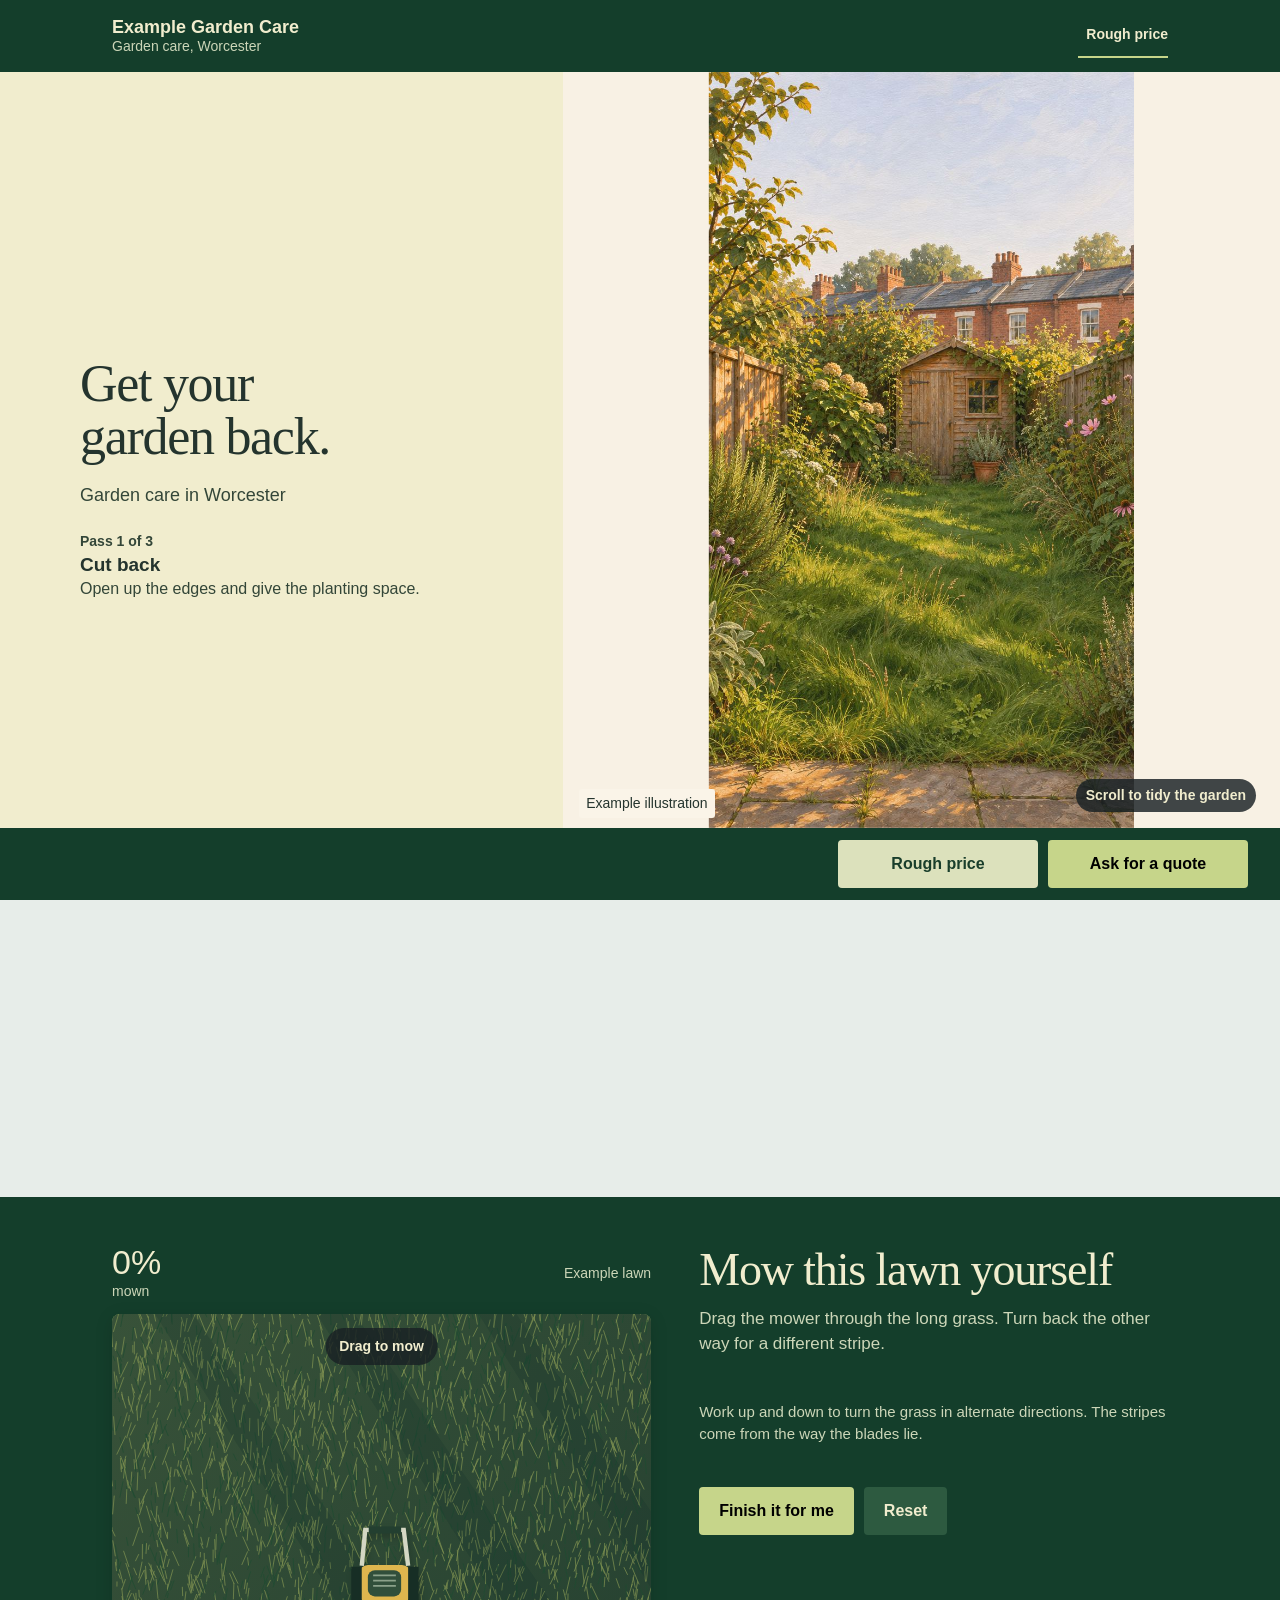
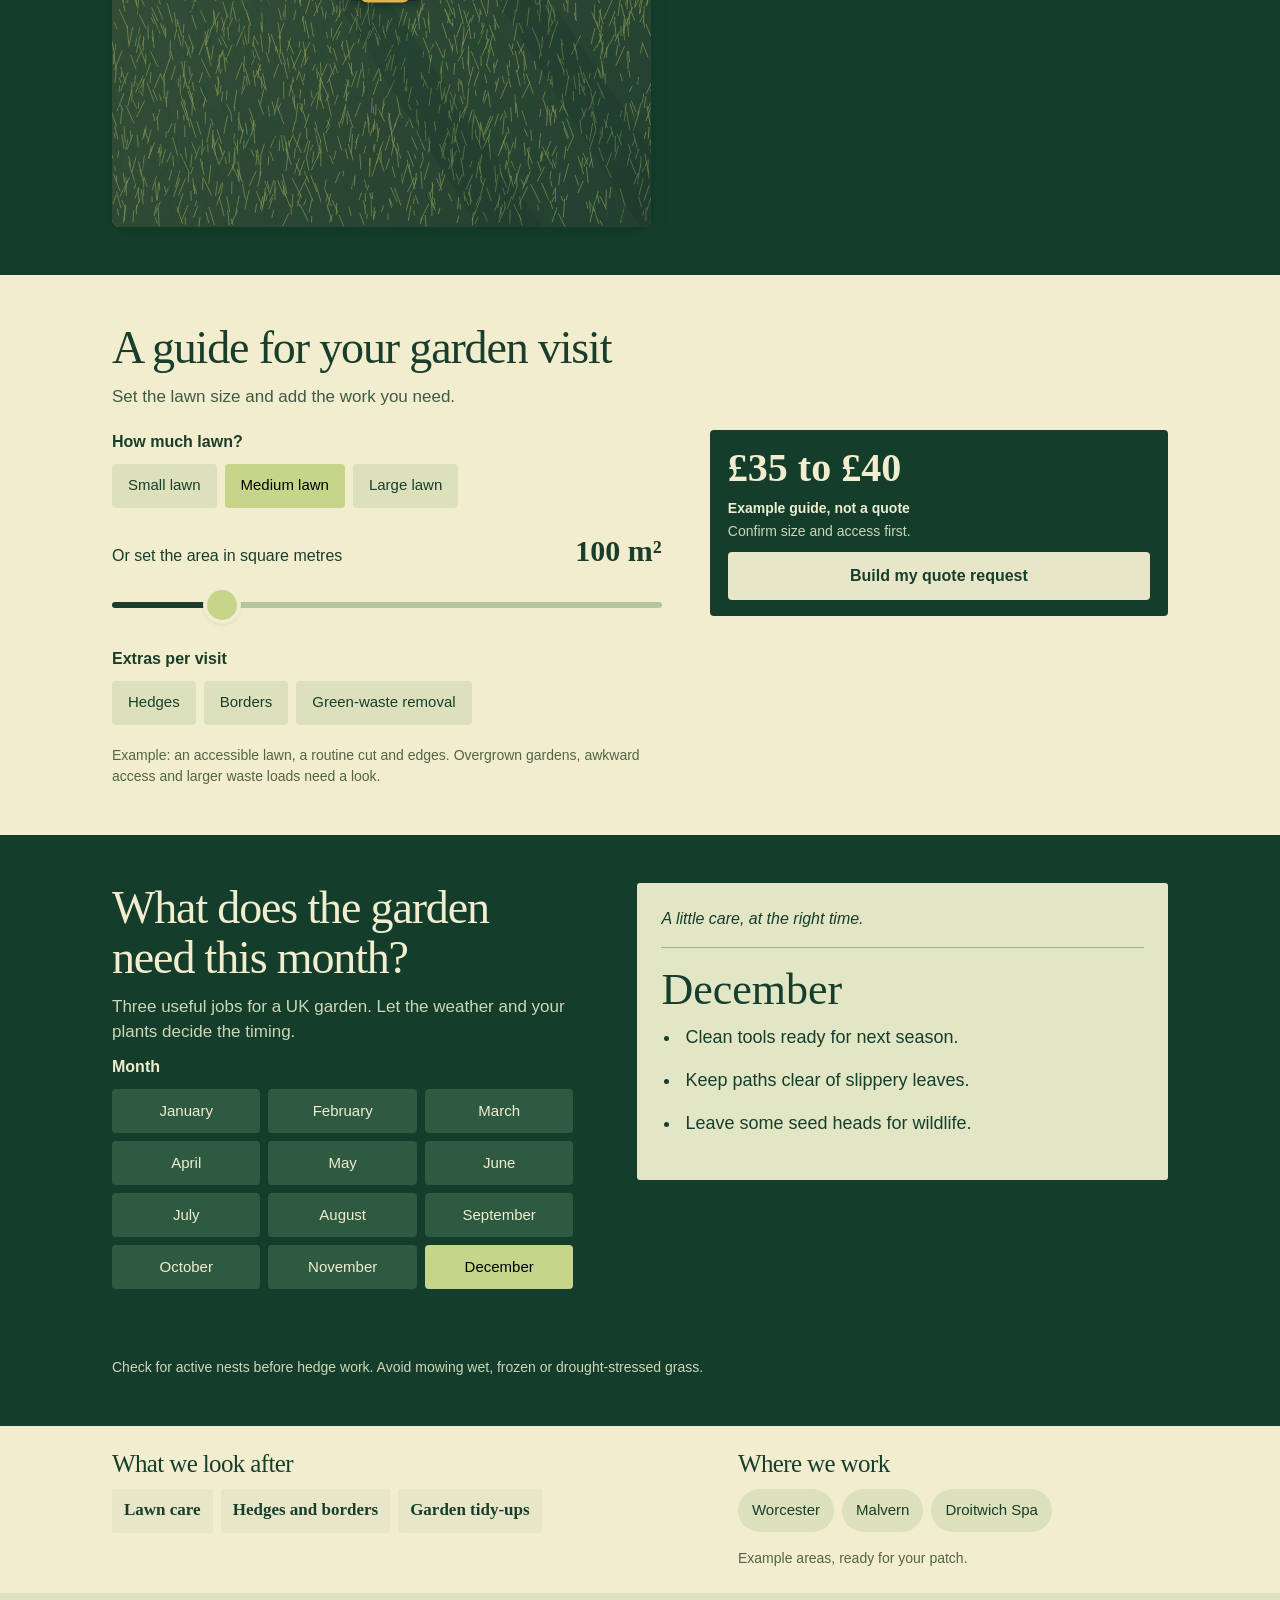
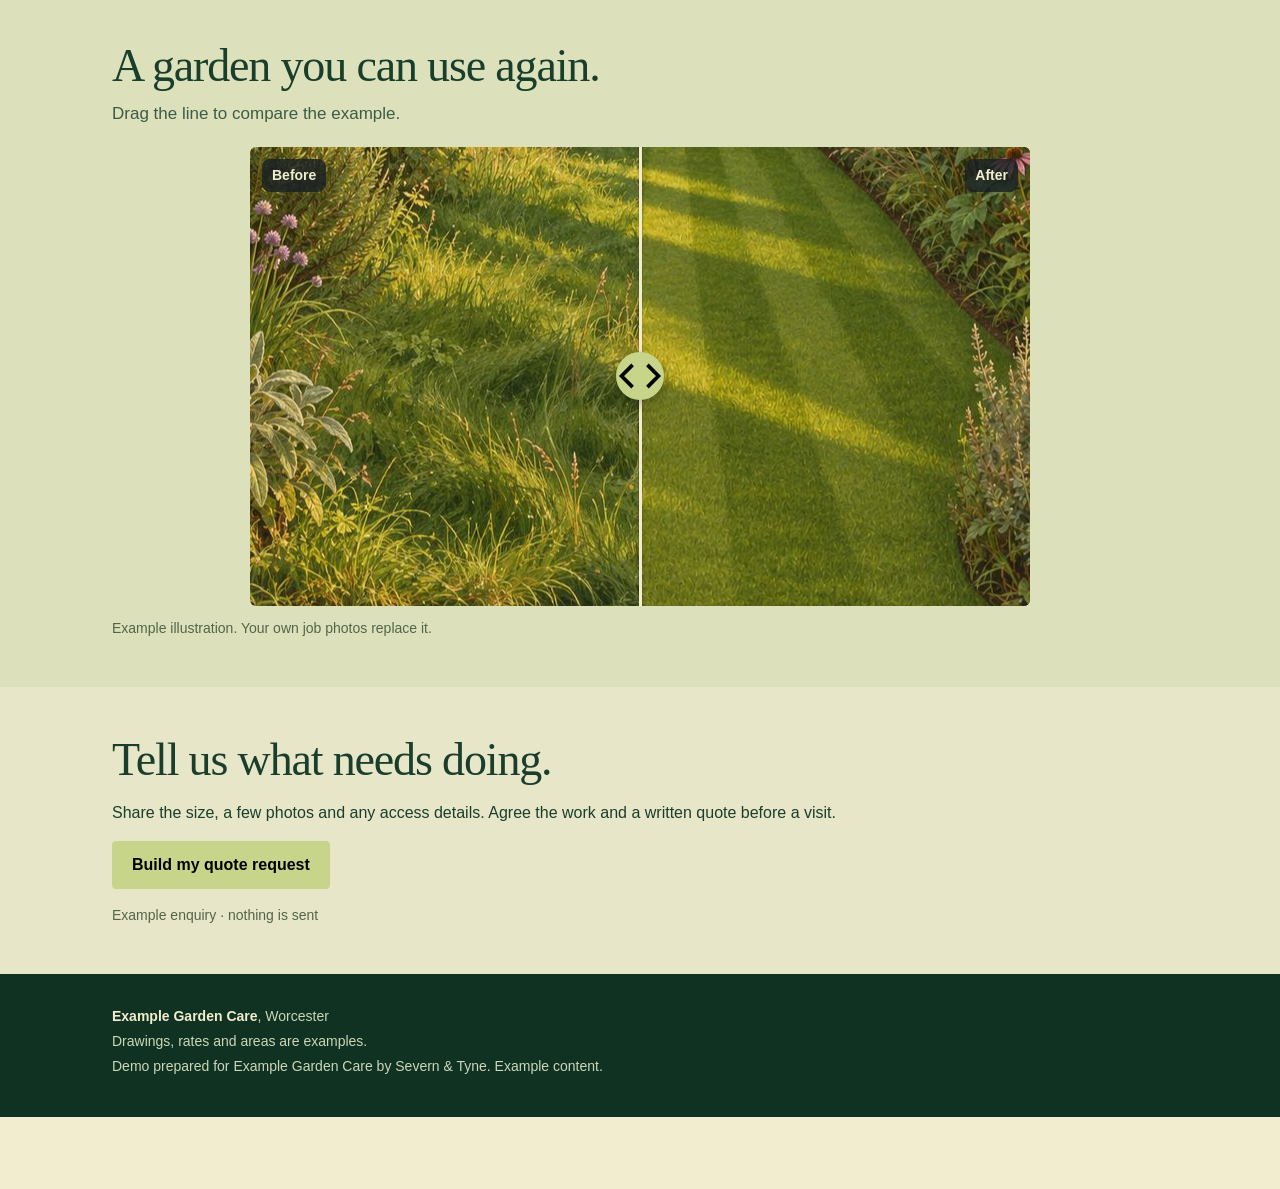
==== commit b046f2db: "Trade showpieces round 3B: painted hero art, quote sheet closes properly, price guide earlier, reada" ====
--- a/showpieces/mow/index.html
+++ b/showpieces/mow/index.html
@@ -118,7 +118,7 @@
 .dark { background: var(--slate-900); color: var(--on-dark); }
 .dark .lead { color: var(--on-dark-2); }
 .tnum { font-variant-numeric: tabular-nums; }
-.example-note { font-size: 13px; color: var(--ink-3); }
+.example-note { font-size:14px; color: var(--ink-3); }
 .dark .example-note { color: var(--on-dark-2); }
 
 /* ---------- buttons and chips ---------- */
@@ -165,7 +165,7 @@
 .top .wrap { height: var(--header-h); display: flex; align-items: center; justify-content: space-between; gap: 12px; }
 .brand { display: flex; align-items: center; gap: 10px; min-width: 0; min-height: 44px; text-decoration: none; color: inherit; }
 .brand-text { display: grid; min-width: 0; }
-.brand-sub { font-size: 12px; line-height: 1.2; color: var(--on-dark-2); white-space: nowrap; overflow: hidden; text-overflow: ellipsis; }
+.brand-sub { font-size:14px; line-height: 1.2; color: var(--on-dark-2); white-space: nowrap; overflow: hidden; text-overflow: ellipsis; }
 .brand-mark { flex: none; width: 28px; height: 28px; }
 .brand-name { font-family: var(--font-display); font-stretch: condensed; font-weight: 600; font-size: 20px; line-height: 1.1; white-space: nowrap; overflow: hidden; text-overflow: ellipsis; }
 .top-link { flex: none; color: var(--on-dark); font-weight: 600; font-size: 15px; text-decoration: none; min-height: 44px; display: inline-flex; align-items: center; padding: 0 4px; border-bottom: 2px solid var(--accent); line-height: 1.1; }
@@ -188,13 +188,13 @@
 .ring svg { width: 44px; height: 44px; transform: rotate(-90deg); }
 .ring-track { stroke: rgba(28,36,39,0.14); }
 .ring-fill { stroke: var(--ink); transition: none; }
-.ring-num { position: absolute; inset: 0; display: grid; place-items: center; font-size: 12px; font-weight: 700; font-variant-numeric: tabular-nums; }
+.ring-num { position: absolute; inset: 0; display: grid; place-items: center; font-size:14px; font-weight: 700; font-variant-numeric: tabular-nums; }
 .passes { list-style: none; margin: 0; padding: 0; position: relative; min-height: 64px; }
 .passes li { display: grid; gap: 2px; }
 .passes strong { font-family: var(--font-display); font-stretch: condensed; font-weight: 600; font-size: 21px; line-height: 1.15; }
-.passes .pass-step { font-size: 13px; color: var(--ink-3); font-weight: 600; }
+.passes .pass-step { font-size:14px; color: var(--ink-3); font-weight: 600; }
 .passes p { font-size: 14px; color: var(--ink-2); line-height: 1.4; max-width: 30em; }
-.js:not(.rm) .passes li { position: absolute; left: 0; right: 0; top: 0; opacity: 0; transform: translateY(6px); transition: opacity 220ms var(--ease-out), transform 220ms var(--ease-out); }
+.js:not(.rm) .passes li { position: absolute; left: 0; right: 0; top: 0; opacity: 0; transform: translateY(6px); transition: transform 220ms var(--ease-out); }
 .js:not(.rm) .passes li.is-on { opacity: 1; transform: none; }
 html:not(.js) .ring, .rm .ring { display: none; }
 html:not(.js) .pass, .rm .pass { grid-template-columns: 1fr; }
@@ -227,7 +227,7 @@
 .toy-bar { display: flex; align-items: center; justify-content: space-between; gap: 12px; }
 .readout { display: flex; gap: 18px; align-items: baseline; }
 .readout b { font-family: var(--font-display); font-stretch: condensed; font-weight: 600; font-size: 34px; line-height: 1; font-variant-numeric: tabular-nums; }
-.readout span { font-size: 13px; color: var(--on-dark-2); display: block; }
+.readout span { font-size:14px; color: var(--on-dark-2); display: block; }
 .patio {
   position: relative; border-radius: var(--radius-card); overflow: hidden; background: #8c8676;
   touch-action: none; user-select: none; -webkit-user-select: none; cursor: none;
@@ -273,7 +273,7 @@
 .compare-handle::before { content: ""; position: absolute; top: 0; bottom: 0; left: -1.5px; width: 3px; background: var(--stone-50); box-shadow: 0 0 0 1px rgba(0,0,0,0.12); }
 .compare-knob { position: absolute; top: 50%; left: -24px; width: 48px; height: 48px; margin-top: -24px; border-radius: 50%; background: var(--accent); color: var(--on-accent); display: grid; place-items: center; box-shadow: 0 4px 12px rgba(0,0,0,0.25); }
 .compare-knob svg { position: static; width: 26px; height: 26px; }
-.compare-tag { position: absolute; top: 12px; padding: 6px 10px; border-radius: 8px; background: rgba(24,32,36,0.8); color: var(--on-dark); font-size: 13px; font-weight: 600; pointer-events: none; }
+.compare-tag { position: absolute; top: 12px; padding: 6px 10px; border-radius: 8px; background: rgba(24,32,36,0.8); color: var(--on-dark); font-size:14px; font-weight: 600; pointer-events: none; }
 .compare-tag.before { left: 12px; }
 .compare-tag.after-tag { right: 12px; }
 .compare input[type=range] { position: absolute; inset: 0; width: 100%; height: 100%; margin: 0; opacity: 0; cursor: ew-resize; touch-action: pan-y; }
@@ -318,7 +318,7 @@
   display: grid; gap: 10px; box-shadow: 0 10px 30px rgba(24,32,36,0.22);
 }
 .result-range { font-family: var(--font-display); font-stretch: condensed; font-weight: 600; font-size: 40px; line-height: 1; font-variant-numeric: tabular-nums; }
-.result-notes { display: grid; gap: 2px; font-size: 13px; color: var(--on-dark-2); }
+.result-notes { display: grid; gap: 2px; font-size:14px; color: var(--on-dark-2); }
 .result-notes b { color: var(--on-dark); font-weight: 600; }
 .result .btn { width: 100%; }
 @media (min-width: 960px) {
@@ -388,14 +388,14 @@
 .summary dd { margin: 0; text-align: right; font-weight: 600; }
 .input { display: grid; gap: 6px; }
 .input span { font-size: 14px; font-weight: 600; }
-.input small { color: var(--ink-3); font-size: 13px; }
+.input small { color: var(--ink-3); font-size:14px; }
 .input input { font: inherit; font-size: 17px; min-height: 50px; padding: 0 14px; border-radius: var(--radius-control); border: 1.5px solid var(--stone-300); background: #fff; color: var(--ink); }
 .input input:focus { outline: none; border-color: var(--ink); }
-.input .err { color: #a2381b; font-size: 13px; font-weight: 600; min-height: 18px; }
+.input .err { color: #a2381b; font-size:14px; font-weight: 600; min-height: 18px; }
 .bubble-wrap { background: #dfe6dc; border-radius: 14px; padding: 16px; }
 .bubble { background: #fff; border-radius: 12px 12px 4px 12px; padding: 12px 14px; font-size: 15px; line-height: 1.45; white-space: pre-wrap; overflow-wrap: anywhere; box-shadow: 0 1px 1px rgba(0,0,0,0.08); }
-.bubble-to { font-size: 13px; color: var(--ink-3); margin-bottom: 8px; font-weight: 600; }
-.stamp { display: inline-flex; align-self: start; padding: 6px 10px; border-radius: 8px; background: var(--slate-900); color: var(--on-dark); font-size: 13px; font-weight: 600; }
+.bubble-to { font-size:14px; color: var(--ink-3); margin-bottom: 8px; font-weight: 600; }
+.stamp { display: inline-flex; align-self: start; padding: 6px 10px; border-radius: 8px; background: var(--slate-900); color: var(--on-dark); font-size:14px; font-weight: 600; }
 
 html {scroll-padding-bottom:100px}
 :focus {scroll-margin-block:80px 100px}
@@ -403,7 +403,7 @@
 h2 {font-size:clamp(30px,7.8vw,46px);line-height:1.1}
 .skip {position:fixed;top:-100px;left:16px;z-index:99}.skip:focus{top:8px}
 .chip span {border-radius:8px}.chips legend{font-size:16px}
-.brand-name{font-size:17px;font-stretch:normal}.brand-sub{font-size:12px}
+.brand-name{font-size:17px;font-stretch:normal}.brand-sub{font-size:14px}
 .top-link{font-size:14px}.brand-mark{width:24px;height:24px}
 .js:not(.rm) .hero{height:360svh}
 .js:not(.rm) .stage{display:block;background:var(--stone-100)}
@@ -416,8 +416,8 @@
 .js:not(.rm) .stage-sub{position:absolute;width:1px;height:1px;clip:rect(0 0 0 0);overflow:hidden}
 .passes{min-height:60px}.passes strong{font-size:19px}
 .passes p{position:absolute;width:1px;height:1px;clip:rect(0 0 0 0);overflow:hidden}
-.scene-label{position:absolute;left:16px;bottom:calc(var(--bar-h) + 12px);font-size:11px;background:#ffffffda;color:#24352c;padding:4px 8px;border-radius:4px;z-index:3}
-.hint{left:auto;right:16px;transform:none;bottom:calc(var(--bar-h) + 12px);font-size:11px;padding:6px 9px}
+.scene-label{position:absolute;left:16px;bottom:calc(var(--bar-h) + 12px);font-size:14px;background:#ffffffda;color:#24352c;padding:4px 8px;border-radius:4px;z-index:3}
+.hint{left:auto;right:16px;transform:none;bottom:calc(var(--bar-h) + 12px);font-size:14px;padding:6px 9px}
 .static-pair{max-width:900px}.static-pair svg{aspect-ratio:1;object-fit:cover}
 .toy{gap:20px}.toy-bar{margin-bottom:12px}.toy .picker{display:grid;gap:20px}
 .work-surface{position:relative;aspect-ratio:1.05;overflow:hidden;border-radius:8px;touch-action:none;user-select:none;-webkit-user-select:none;background:#788d60;cursor:none}
@@ -429,7 +429,7 @@
 @keyframes puff{from{transform:translate(0,0) rotate(0);opacity:.9}to{transform:translate(var(--dx),var(--dy)) rotate(120deg);opacity:0}}
 .shades i{width:18px;height:18px;border-radius:50%;margin-right:8px;border:1px solid #26384266;flex:none}
 .finish-band{display:grid;grid-template-columns:repeat(5,1fr);position:relative;padding-bottom:24px;border-bottom:2px solid var(--on-dark-2);gap:4px}
-.finish-band span{font-size:11px;text-align:center;padding:20px 2px;background:#ffffff0c;min-height:70px;display:grid;place-items:center}
+.finish-band span{font-size:14px;text-align:center;padding:20px 2px;background:#ffffff0c;min-height:70px;display:grid;place-items:center}
 .finish-marker{position:absolute;bottom:-8px;left:0;width:20%;height:15px;display:grid;place-items:center;transition:transform 450ms cubic-bezier(.2,1.2,.5,1)}
 .finish-marker:after{content:"";width:12px;height:12px;border-radius:50%;background:var(--accent);border:3px solid var(--on-dark)}
 .choice-method{font-family:var(--font-display);font-size:32px;line-height:1.1;margin:24px 0 12px}
@@ -455,19 +455,53 @@
 .js:not(.rm) .stage{background:#143e2b}
 @media(max-width:959px){h1{max-width:12ch;font-size:38px}}
 @media(max-width:399px){.stage-text{padding-top:16px}.brand-name{font-size:16px}.brand-mark{display:none}}
-.toy-in-view .callbar .btn-accent{background:var(--slate-700);color:var(--on-dark);box-shadow:none}</style>
+.toy-in-view .callbar .btn-accent{background:var(--slate-700);color:var(--on-dark);box-shadow:none}/* Round 3: the artwork carries the detail; the controls stay quiet. */
+:root{--header-h:80px}
+.top,.top .wrap{height:var(--header-h)}
+.brand{flex:1}.brand-text{width:100%}.brand-name{white-space:normal;overflow:visible;text-overflow:clip;font-size:16px;line-height:1.2;overflow-wrap:anywhere}
+.brand-sub{white-space:normal;font-size:14px;line-height:1.2;overflow:visible}.brand-mark{display:none}
+.top-link{font-size:14px;max-width:72px;padding:0 0 0 8px}
+.section{padding:32px 0}.section-head{gap:10px;margin-bottom:20px}
+.example-note,.result-notes,.brand-sub,.ring-num,.passes .pass-step,.readout span,.hint,.scene-label,.input small,.input .err,.bubble-to,.stamp,.frame-tags,.finish-band span{font-size:14px}
+.js:not(.rm) .hero{height:125svh}
+.js:not(.rm) .stage{display:block;height:calc(100svh - var(--header-h));background:#ede9dd}
+.js:not(.rm) .scene{position:absolute;inset:0 0 var(--bar-h);height:auto;contain:strict}
+.scene .hero-art{position:absolute;inset:0;width:100%;height:100%}
+.js:not(.rm) .stage-text{position:absolute;inset:0 0 auto;padding:16px;max-width:none;gap:8px;background:var(--stone-50);color:#24342e}
+.js:not(.rm) h1{font-size:36px;line-height:1.02;max-width:16ch;text-wrap:balance}
+.js:not(.rm) .stage-sub{position:static;width:auto;height:auto;clip:auto;overflow:visible;font-size:15px;line-height:1.35;color:#334638;max-width:34em}
+.js:not(.rm) .pass{grid-template-columns:1fr}.js:not(.rm) .ring{display:none}
+.js:not(.rm) .passes{min-height:44px}.js:not(.rm) .passes strong{font-size:19px;color:#24342e}
+.js:not(.rm) .passes .pass-step{color:#334638}.js:not(.rm) .passes p{position:absolute;width:1px;height:1px;overflow:hidden;clip:rect(0 0 0 0)}
+.scene-label{position:absolute;left:16px;bottom:calc(var(--bar-h) + 10px);background:#faf4e8;color:#24342e;border-radius:3px;padding:4px 7px;z-index:3}
+.hint{right:16px;left:auto;transform:none;font-size:14px;bottom:calc(var(--bar-h) + 48px);padding:6px 10px}
+.rm .stage-text,html:not(.js) .stage-text{background:var(--stone-50);color:#24342e;position:relative;max-width:1120px;padding:24px var(--gutter)}
+.rm .stage-sub,.rm .passes strong,.rm .passes p,.rm .passes .pass-step,html:not(.js) .stage-sub,html:not(.js) .passes strong,html:not(.js) .passes p,html:not(.js) .passes .pass-step{color:#24342e}
+.rm .passes p,html:not(.js) .passes p{position:static;width:auto;height:auto;clip:auto}.rm .scene-label,html:not(.js) .scene-label{display:none}
+.static-pair{max-width:760px;padding:16px var(--gutter) 24px}.static-pair svg{width:100%;height:auto;aspect-ratio:9/16}
+.compare{aspect-ratio:1.15;max-width:780px;border-radius:6px}.compare>svg{position:absolute;inset:0;width:100%;height:100%}
+.compare-tag{font-size:14px}.result{position:relative;top:auto}.price-inputs{gap:20px}
+#proof{padding:24px 0}.details{margin-top:0}.details h2,.details h3{font-size:25px;margin-bottom:12px}
+.details .list{gap:10px}.areas{gap:8px}.enquiry{background:var(--stone-100)}.enquiry .wrap{display:grid;gap:16px}.enquiry .btn{justify-self:start}
+.js .details .list{display:flex;flex-wrap:wrap;gap:8px;border:0}.js .details .list li{padding:8px 12px;min-height:44px;background:var(--stone-100);border:0;border-radius:3px}.js .details .list b{font-size:17px}.js .details .list span{display:none}.details{gap:24px}
+.sheet{scrollbar-gutter:stable}.sheet-inner{gap:14px}.sheet .btn{width:100%}
+.finish-band{grid-template-columns:repeat(5,minmax(0,1fr));gap:2px}.finish-band span{padding:10px 1px;overflow-wrap:anywhere;min-height:70px}
+.choice-output{min-height:150px}.choice-method{margin:16px 0 10px}
+.masking-tape{position:absolute;inset:7% 0 17% 6%;pointer-events:none;border-top:5px solid #dfc66b;border-bottom:5px solid #dfc66b;filter:drop-shadow(0 2px 2px #0003);transform-origin:0 100%;transition:transform 400ms var(--ease-out),opacity 300ms var(--ease-out)}
+.is-finished .masking-tape{transform:translate(110%,15%) rotate(-8deg);opacity:0}
+.is-finished .work-head{opacity:0;transition:opacity 200ms}.work-surface{box-shadow:0 4px 18px #0002}
+@media(min-width:720px){:root{--header-h:72px}.brand-name{font-size:18px}.brand-text{max-width:560px}.top-link{max-width:none}.section{padding:48px 0}.compare{aspect-ratio:1.7}.details{grid-template-columns:1.4fr 1fr}}
+@media(min-width:960px){.js:not(.rm) .scene{left:44%;inset-block:0 var(--bar-h)}.js:not(.rm) .stage-text{inset:0 56% 0 0;padding:40px 32px 24px max(32px,calc((100vw - 1120px)/2));align-content:center;background:var(--stone-50);gap:20px}.js:not(.rm) h1{font-size:52px;max-width:15ch}.js:not(.rm) .stage-sub{font-size:18px}.js:not(.rm) .passes{min-height:100px}.js:not(.rm) .passes p{position:static;width:auto;height:auto;clip:auto;color:#334638}.scene-label{left:calc(44% + 16px)}.hint{right:24px;bottom:calc(var(--bar-h) + 16px)}.toy{grid-template-columns:1.15fr 1fr}.advice-layout{grid-template-columns:1fr 1.15fr}.choice-output{font-size:18px}}
+@media(min-width:960px){.js:not(.rm) .stage-text{height:100%;align-self:stretch}.js:not(.rm) .scene{background:#f8f1e4}}
+@media(prefers-reduced-motion:reduce){.masking-tape,.work-head{transition:none}}
+
+.seasonal .section-head{max-width:none}.seasonal h2{max-width:17ch}.seasonal .choice-live{background:#e3e6c4;color:#163e2d;padding:24px;border-radius:3px}.seasonal .choice-method{font-size:44px;margin-top:0}.seasonal .choice-output{min-height:190px}.season-caption{font-style:italic;font-size:16px;border-bottom:1px solid #163e2d55;padding-bottom:16px;margin-bottom:18px}.seasonal .choice-output li{padding-left:4px}.seasonal .chips{display:grid;grid-template-columns:repeat(3,1fr)}.seasonal .chip span{padding:0 9px;width:100%;justify-content:center}.seasonal .choice-live{align-self:start}
+
+</style>
 </head>
 <body>
 <a class="skip btn btn-accent" href="#try">Skip the scroll scene</a>
-<svg class="scene-defs" aria-hidden="true"><defs><g id="job-base"><rect width="700" height="900" fill="#dbe7d8"/><g transform="translate(0 90)"><rect width="700" height="700" fill="#dbe7d8"/><path d="M0 180Q250 130 700 185V330H0Z" fill="#a1b598"/><path d="M-15 215q-35-25-8-52q-9-33 28-42q38-18 54 19q37 0 34 31q20 34-24 44Z" fill="#618265"/><path d="M80 200q-35-25-8-52q-9-33 28-42q38-18 54 19q37 0 34 31q20 34-24 44Z" fill="#8a9f75"/><path d="M565 185q-35-25-8-52q-9-33 28-42q38-18 54 19q37 0 34 31q20 34-24 44Z" fill="#53795b"/><path d="M646 226q-35-25-8-52q-9-33 28-42q38-18 54 19q37 0 34 31q20 34-24 44Z" fill="#77916d"/>
-<path d="M0 305V214H700V305Z" fill="#998468"/><path d="M0 210V298" stroke="#a99775" stroke-width="18"/><path d="M20 210V298" stroke="#a99775" stroke-width="18"/><path d="M40 210V298" stroke="#bcab8c" stroke-width="18"/><path d="M60 210V298" stroke="#b3a17f" stroke-width="18"/><path d="M80 210V298" stroke="#b3a17f" stroke-width="18"/><path d="M100 210V298" stroke="#a99775" stroke-width="18"/><path d="M120 210V298" stroke="#a99775" stroke-width="18"/><path d="M140 210V298" stroke="#b3a17f" stroke-width="18"/><path d="M160 210V298" stroke="#bcab8c" stroke-width="18"/><path d="M180 210V298" stroke="#b3a17f" stroke-width="18"/><path d="M200 210V298" stroke="#a99775" stroke-width="18"/><path d="M220 210V298" stroke="#b3a17f" stroke-width="18"/><path d="M240 210V298" stroke="#b3a17f" stroke-width="18"/><path d="M260 210V298" stroke="#b3a17f" stroke-width="18"/><path d="M280 210V298" stroke="#b3a17f" stroke-width="18"/><path d="M300 210V298" stroke="#a99775" stroke-width="18"/><path d="M320 210V298" stroke="#b3a17f" stroke-width="18"/><path d="M340 210V298" stroke="#bcab8c" stroke-width="18"/><path d="M360 210V298" stroke="#a99775" stroke-width="18"/><path d="M380 210V298" stroke="#b3a17f" stroke-width="18"/><path d="M400 210V298" stroke="#bcab8c" stroke-width="18"/><path d="M420 210V298" stroke="#bcab8c" stroke-width="18"/><path d="M440 210V298" stroke="#a99775" stroke-width="18"/><path d="M460 210V298" stroke="#a99775" stroke-width="18"/><path d="M480 210V298" stroke="#a99775" stroke-width="18"/><path d="M500 210V298" stroke="#a99775" stroke-width="18"/><path d="M520 210V298" stroke="#a99775" stroke-width="18"/><path d="M540 210V298" stroke="#bcab8c" stroke-width="18"/><path d="M560 210V298" stroke="#b3a17f" stroke-width="18"/><path d="M580 210V298" stroke="#bcab8c" stroke-width="18"/><path d="M600 210V298" stroke="#bcab8c" stroke-width="18"/><path d="M620 210V298" stroke="#a99775" stroke-width="18"/><path d="M640 210V298" stroke="#bcab8c" stroke-width="18"/><path d="M660 210V298" stroke="#b3a17f" stroke-width="18"/><path d="M680 210V298" stroke="#a99775" stroke-width="18"/><path d="M700 210V298" stroke="#bcab8c" stroke-width="18"/><path d="M0 224H700M0 282H700" stroke="#8a755b" stroke-width="7"/>
-<path d="M0 302H700V700H0Z" fill="#4c513b"/><path d="M40 305H660L700 700H0Z" fill="#766b4d"/>
-<polygon points="130.0,300 174.0,300 90.0,700 25.0,700" fill="#78a557"/><polygon points="174.0,300 218.0,300 155.0,700 90.0,700" fill="#5e8c48"/><polygon points="218.0,300 262.0,300 220.0,700 155.0,700" fill="#78a557"/><polygon points="262.0,300 306.0,300 285.0,700 220.0,700" fill="#5e8c48"/><polygon points="306.0,300 350.0,300 350.0,700 285.0,700" fill="#78a557"/><polygon points="350.0,300 394.0,300 415.0,700 350.0,700" fill="#5e8c48"/><polygon points="394.0,300 438.0,300 479.99999999999994,700 415.0,700" fill="#78a557"/><polygon points="438.0,300 482.0,300 545.0,700 479.99999999999994,700" fill="#5e8c48"/><polygon points="482.0,300 526.0,300 610.0,700 545.0,700" fill="#78a557"/><polygon points="526.0,300 570.0,300 675.0,700 610.0,700" fill="#5e8c48"/><path d="M130 300L25 700M570 300L675 700" stroke="#ccd1a0" stroke-width="7"/>
-<path d="M40 305L-20 700M660 305L720 700" stroke="#517344" stroke-width="25"/>
-<path d="M488 209H615V298H488Z" fill="#728579"/><path d="M479 209l73-41 74 41Z" fill="#345546"/>
-<path d="M530 228H574V298H530Z" fill="#48695c"/><path d="M535 230H569V270H535Z" fill="#c1d0c0"/><circle cx="568" cy="282" r="2" fill="#e6d79e"/></g><rect y="790" width="700" height="110" fill="#c2bda4"/><path d="M0 828H700M0 872H700M80 790L30 900M260 790L245 900M440 790L460 900M620 790L675 900" stroke="#898e79" stroke-width="3"/></g><g id="job-prep" transform="translate(0 90)"><path d="M0 340Q25 254 74 281Q110 245 156 285L105 500 0 610ZM700 330Q653 240 612 272Q570 242 547 280L590 505 700 630Z" fill="#3d643e"/><path d="M29 362q-22-24 4-28q28 1 22 26Z" fill="#78914e"/><path d="M49 342q-22-24 4-28q28 1 22 26Z" fill="#496d3b"/><path d="M25 376q-22-24 4-28q28 1 22 26Z" fill="#638146"/><path d="M26 468q-22-24 4-28q28 1 22 26Z" fill="#638146"/><path d="M32 357q-22-24 4-28q28 1 22 26Z" fill="#638146"/><path d="M50 322q-22-24 4-28q28 1 22 26Z" fill="#496d3b"/><path d="M11 419q-22-24 4-28q28 1 22 26Z" fill="#496d3b"/><path d="M17 425q-22-24 4-28q28 1 22 26Z" fill="#638146"/><path d="M77 360q-22-24 4-28q28 1 22 26Z" fill="#638146"/><path d="M82 342q-22-24 4-28q28 1 22 26Z" fill="#638146"/><path d="M24 304q-22-24 4-28q28 1 22 26Z" fill="#78914e"/><path d="M22 385q-22-24 4-28q28 1 22 26Z" fill="#638146"/><path d="M22 341q-22-24 4-28q28 1 22 26Z" fill="#496d3b"/><path d="M54 298q-22-24 4-28q28 1 22 26Z" fill="#638146"/><path d="M45 355q-22-24 4-28q28 1 22 26Z" fill="#78914e"/><path d="M99 378q-22-24 4-28q28 1 22 26Z" fill="#496d3b"/><path d="M22 421q-22-24 4-28q28 1 22 26Z" fill="#496d3b"/><path d="M97 343q-22-24 4-28q28 1 22 26Z" fill="#78914e"/><path d="M28 417q-22-24 4-28q28 1 22 26Z" fill="#638146"/><path d="M91 355q-22-24 4-28q28 1 22 26Z" fill="#638146"/><path d="M80 413q-22-24 4-28q28 1 22 26Z" fill="#496d3b"/><path d="M90 301q-22-24 4-28q28 1 22 26Z" fill="#78914e"/><path d="M64 325q-22-24 4-28q28 1 22 26Z" fill="#638146"/><path d="M55 374q-22-24 4-28q28 1 22 26Z" fill="#496d3b"/><path d="M61 392q-22-24 4-28q28 1 22 26Z" fill="#78914e"/><path d="M41 456q-22-24 4-28q28 1 22 26Z" fill="#78914e"/><path d="M0 418q-22-24 4-28q28 1 22 26Z" fill="#638146"/><path d="M80 452q-22-24 4-28q28 1 22 26Z" fill="#496d3b"/><path d="M57 371q-22-24 4-28q28 1 22 26Z" fill="#496d3b"/><path d="M47 467q-22-24 4-28q28 1 22 26Z" fill="#496d3b"/><path d="M2 322q-22-24 4-28q28 1 22 26Z" fill="#638146"/><path d="M64 313q-22-24 4-28q28 1 22 26Z" fill="#496d3b"/><path d="M2 316q-22-24 4-28q28 1 22 26Z" fill="#496d3b"/><path d="M33 419q-22-24 4-28q28 1 22 26Z" fill="#496d3b"/><path d="M98 427q-22-24 4-28q28 1 22 26Z" fill="#78914e"/><path d="M699 363q-22-24 4-28q28 1 22 26Z" fill="#78914e"/><path d="M680 306q-22-24 4-28q28 1 22 26Z" fill="#638146"/><path d="M695 403q-22-24 4-28q28 1 22 26Z" fill="#78914e"/><path d="M686 342q-22-24 4-28q28 1 22 26Z" fill="#496d3b"/><path d="M620 304q-22-24 4-28q28 1 22 26Z" fill="#496d3b"/><path d="M695 417q-22-24 4-28q28 1 22 26Z" fill="#78914e"/><path d="M636 350q-22-24 4-28q28 1 22 26Z" fill="#638146"/><path d="M616 387q-22-24 4-28q28 1 22 26Z" fill="#496d3b"/><path d="M633 442q-22-24 4-28q28 1 22 26Z" fill="#496d3b"/><path d="M603 464q-22-24 4-28q28 1 22 26Z" fill="#496d3b"/><path d="M635 327q-22-24 4-28q28 1 22 26Z" fill="#496d3b"/><path d="M634 364q-22-24 4-28q28 1 22 26Z" fill="#78914e"/><path d="M691 350q-22-24 4-28q28 1 22 26Z" fill="#638146"/><path d="M640 290q-22-24 4-28q28 1 22 26Z" fill="#78914e"/><path d="M645 426q-22-24 4-28q28 1 22 26Z" fill="#78914e"/><path d="M621 299q-22-24 4-28q28 1 22 26Z" fill="#496d3b"/><path d="M604 385q-22-24 4-28q28 1 22 26Z" fill="#78914e"/><path d="M672 456q-22-24 4-28q28 1 22 26Z" fill="#638146"/><path d="M665 315q-22-24 4-28q28 1 22 26Z" fill="#496d3b"/><path d="M661 433q-22-24 4-28q28 1 22 26Z" fill="#638146"/><path d="M631 364q-22-24 4-28q28 1 22 26Z" fill="#496d3b"/><path d="M615 316q-22-24 4-28q28 1 22 26Z" fill="#638146"/><path d="M633 301q-22-24 4-28q28 1 22 26Z" fill="#496d3b"/><path d="M600 419q-22-24 4-28q28 1 22 26Z" fill="#78914e"/><path d="M618 316q-22-24 4-28q28 1 22 26Z" fill="#496d3b"/><path d="M642 347q-22-24 4-28q28 1 22 26Z" fill="#638146"/><path d="M646 439q-22-24 4-28q28 1 22 26Z" fill="#638146"/><path d="M617 347q-22-24 4-28q28 1 22 26Z" fill="#78914e"/><path d="M631 438q-22-24 4-28q28 1 22 26Z" fill="#78914e"/><path d="M606 433q-22-24 4-28q28 1 22 26Z" fill="#496d3b"/><path d="M639 437q-22-24 4-28q28 1 22 26Z" fill="#496d3b"/><path d="M637 301q-22-24 4-28q28 1 22 26Z" fill="#496d3b"/><path d="M645 390q-22-24 4-28q28 1 22 26Z" fill="#496d3b"/><path d="M654 317q-22-24 4-28q28 1 22 26Z" fill="#496d3b"/><path d="M670 347q-22-24 4-28q28 1 22 26Z" fill="#638146"/></g><g id="job-cut" transform="translate(0 90)"><polygon points="130,300 570,300 675,700 25,700" fill="#75854b"/><path d="M261.3 302.7q-7 -6.1 -2 -11.1m2 11.1q5 -6.1 10 -3.1" stroke="#7f944e" stroke-width="1.0" fill="none"/><path d="M184.3 590.8q-7 -16.2 -2 -21.2m2 21.2q5 -16.2 10 -13.2" stroke="#45653b" stroke-width="1.7" fill="none"/><path d="M401.5 510.7q-7 -13.4 -2 -18.4m2 18.4q5 -13.4 10 -10.4" stroke="#45653b" stroke-width="1.5" fill="none"/><path d="M400.3 421.3q-7 -10.2 -2 -15.2m2 15.2q5 -10.2 10 -7.2" stroke="#597443" stroke-width="1.3" fill="none"/><path d="M227.7 527.2q-7 -14.0 -2 -19.0m2 19.0q5 -14.0 10 -11.0" stroke="#879c51" stroke-width="1.6" fill="none"/><path d="M347.6 617.6q-7 -17.1 -2 -22.1m2 22.1q5 -17.1 10 -14.1" stroke="#879c51" stroke-width="1.8" fill="none"/><path d="M171.4 558.9q-7 -15.1 -2 -20.1m2 20.1q5 -15.1 10 -12.1" stroke="#7f944e" stroke-width="1.6" fill="none"/><path d="M148.1 505.4q-7 -13.2 -2 -18.2m2 18.2q5 -13.2 10 -10.2" stroke="#597443" stroke-width="1.5" fill="none"/><path d="M548.8 380.5q-7 -8.8 -2 -13.8m2 13.8q5 -8.8 10 -5.8" stroke="#45653b" stroke-width="1.2" fill="none"/><path d="M367.5 435.9q-7 -10.8 -2 -15.8m2 15.8q5 -10.8 10 -7.8" stroke="#7f944e" stroke-width="1.3" fill="none"/><path d="M156.2 359.2q-7 -8.1 -2 -13.1m2 13.1q5 -8.1 10 -5.1" stroke="#879c51" stroke-width="1.1" fill="none"/><path d="M344.8 399.8q-7 -9.5 -2 -14.5m2 14.5q5 -9.5 10 -6.5" stroke="#597443" stroke-width="1.2" fill="none"/><path d="M371.0 381.5q-7 -8.9 -2 -13.9m2 13.9q5 -8.9 10 -5.9" stroke="#7f944e" stroke-width="1.2" fill="none"/><path d="M528.7 627.2q-7 -17.5 -2 -22.5m2 22.5q5 -17.5 10 -14.5" stroke="#597443" stroke-width="1.8" fill="none"/><path d="M576.8 353.2q-7 -7.9 -2 -12.9m2 12.9q5 -7.9 10 -4.9" stroke="#597443" stroke-width="1.1" fill="none"/><path d="M336.8 626.9q-7 -17.4 -2 -22.4m2 22.4q5 -17.4 10 -14.4" stroke="#879c51" stroke-width="1.8" fill="none"/><path d="M296.4 351.7q-7 -7.8 -2 -12.8m2 12.8q5 -7.8 10 -4.8" stroke="#7f944e" stroke-width="1.1" fill="none"/><path d="M442.8 444.2q-7 -11.0 -2 -16.0m2 16.0q5 -11.0 10 -8.0" stroke="#45653b" stroke-width="1.4" fill="none"/><path d="M250.2 638.4q-7 -17.8 -2 -22.8m2 22.8q5 -17.8 10 -14.8" stroke="#45653b" stroke-width="1.8" fill="none"/><path d="M569.1 473.6q-7 -12.1 -2 -17.1m2 17.1q5 -12.1 10 -9.1" stroke="#597443" stroke-width="1.4" fill="none"/><path d="M560.9 469.4q-7 -11.9 -2 -16.9m2 16.9q5 -11.9 10 -8.9" stroke="#879c51" stroke-width="1.4" fill="none"/><path d="M420.3 623.0q-7 -17.3 -2 -22.3m2 22.3q5 -17.3 10 -14.3" stroke="#7f944e" stroke-width="1.8" fill="none"/><path d="M74.8 522.5q-7 -13.8 -2 -18.8m2 18.8q5 -13.8 10 -10.8" stroke="#7f944e" stroke-width="1.6" fill="none"/><path d="M371.4 303.5q-7 -6.1 -2 -11.1m2 11.1q5 -6.1 10 -3.1" stroke="#45653b" stroke-width="1.0" fill="none"/><path d="M309.1 461.6q-7 -11.7 -2 -16.7m2 16.7q5 -11.7 10 -8.7" stroke="#7f944e" stroke-width="1.4" fill="none"/><path d="M577.0 634.5q-7 -17.7 -2 -22.7m2 22.7q5 -17.7 10 -14.7" stroke="#879c51" stroke-width="1.8" fill="none"/><path d="M179.7 641.6q-7 -18.0 -2 -23.0m2 23.0q5 -18.0 10 -15.0" stroke="#879c51" stroke-width="1.9" fill="none"/><path d="M621.6 592.1q-7 -16.2 -2 -21.2m2 21.2q5 -16.2 10 -13.2" stroke="#45653b" stroke-width="1.7" fill="none"/><path d="M347.4 612.0q-7 -16.9 -2 -21.9m2 21.9q5 -16.9 10 -13.9" stroke="#597443" stroke-width="1.8" fill="none"/><path d="M607.8 603.4q-7 -16.6 -2 -21.6m2 21.6q5 -16.6 10 -13.6" stroke="#879c51" stroke-width="1.8" fill="none"/><path d="M610.0 509.5q-7 -13.3 -2 -18.3m2 18.3q5 -13.3 10 -10.3" stroke="#879c51" stroke-width="1.5" fill="none"/><path d="M241.6 330.6q-7 -7.1 -2 -12.1m2 12.1q5 -7.1 10 -4.1" stroke="#879c51" stroke-width="1.1" fill="none"/><path d="M164.1 420.0q-7 -10.2 -2 -15.2m2 15.2q5 -10.2 10 -7.2" stroke="#45653b" stroke-width="1.3" fill="none"/><path d="M128.4 431.4q-7 -10.6 -2 -15.6m2 15.6q5 -10.6 10 -7.6" stroke="#45653b" stroke-width="1.3" fill="none"/><path d="M608.2 587.7q-7 -16.1 -2 -21.1m2 21.1q5 -16.1 10 -13.1" stroke="#7f944e" stroke-width="1.7" fill="none"/><path d="M472.2 631.4q-7 -17.6 -2 -22.6m2 22.6q5 -17.6 10 -14.6" stroke="#7f944e" stroke-width="1.8" fill="none"/><path d="M506.7 698.2q-7 -19.9 -2 -24.9m2 24.9q5 -19.9 10 -16.9" stroke="#597443" stroke-width="2.0" fill="none"/><path d="M229.5 473.7q-7 -12.1 -2 -17.1m2 17.1q5 -12.1 10 -9.1" stroke="#597443" stroke-width="1.4" fill="none"/><path d="M384.1 460.9q-7 -11.6 -2 -16.6m2 16.6q5 -11.6 10 -8.6" stroke="#597443" stroke-width="1.4" fill="none"/><path d="M215.2 364.9q-7 -8.3 -2 -13.3m2 13.3q5 -8.3 10 -5.3" stroke="#879c51" stroke-width="1.2" fill="none"/><path d="M461.9 559.1q-7 -15.1 -2 -20.1m2 20.1q5 -15.1 10 -12.1" stroke="#597443" stroke-width="1.6" fill="none"/><path d="M107.5 637.4q-7 -17.8 -2 -22.8m2 22.8q5 -17.8 10 -14.8" stroke="#45653b" stroke-width="1.8" fill="none"/><path d="M505.1 523.1q-7 -13.8 -2 -18.8m2 18.8q5 -13.8 10 -10.8" stroke="#7f944e" stroke-width="1.6" fill="none"/><path d="M363.9 335.2q-7 -7.2 -2 -12.2m2 12.2q5 -7.2 10 -4.2" stroke="#597443" stroke-width="1.1" fill="none"/><path d="M584.6 654.8q-7 -18.4 -2 -23.4m2 23.4q5 -18.4 10 -15.4" stroke="#45653b" stroke-width="1.9" fill="none"/><path d="M132.2 690.4q-7 -19.7 -2 -24.7m2 24.7q5 -19.7 10 -16.7" stroke="#597443" stroke-width="2.0" fill="none"/><path d="M176.3 644.7q-7 -18.1 -2 -23.1m2 23.1q5 -18.1 10 -15.1" stroke="#7f944e" stroke-width="1.9" fill="none"/><path d="M368.7 662.8q-7 -18.7 -2 -23.7m2 23.7q5 -18.7 10 -15.7" stroke="#7f944e" stroke-width="1.9" fill="none"/><path d="M559.0 570.7q-7 -15.5 -2 -20.5m2 20.5q5 -15.5 10 -12.5" stroke="#7f944e" stroke-width="1.7" fill="none"/><path d="M490.9 503.6q-7 -13.1 -2 -18.1m2 18.1q5 -13.1 10 -10.1" stroke="#879c51" stroke-width="1.5" fill="none"/><path d="M425.7 381.5q-7 -8.9 -2 -13.9m2 13.9q5 -8.9 10 -5.9" stroke="#597443" stroke-width="1.2" fill="none"/><path d="M288.5 600.4q-7 -16.5 -2 -21.5m2 21.5q5 -16.5 10 -13.5" stroke="#597443" stroke-width="1.8" fill="none"/><path d="M388.6 412.2q-7 -9.9 -2 -14.9m2 14.9q5 -9.9 10 -6.9" stroke="#879c51" stroke-width="1.3" fill="none"/><path d="M372.9 585.2q-7 -16.0 -2 -21.0m2 21.0q5 -16.0 10 -13.0" stroke="#45653b" stroke-width="1.7" fill="none"/><path d="M125.0 351.7q-7 -7.8 -2 -12.8m2 12.8q5 -7.8 10 -4.8" stroke="#7f944e" stroke-width="1.1" fill="none"/><path d="M226.4 510.7q-7 -13.4 -2 -18.4m2 18.4q5 -13.4 10 -10.4" stroke="#879c51" stroke-width="1.5" fill="none"/><path d="M241.5 354.7q-7 -7.9 -2 -12.9m2 12.9q5 -7.9 10 -4.9" stroke="#7f944e" stroke-width="1.1" fill="none"/><path d="M414.1 545.7q-7 -14.6 -2 -19.6m2 19.6q5 -14.6 10 -11.6" stroke="#7f944e" stroke-width="1.6" fill="none"/><path d="M101.0 542.5q-7 -14.5 -2 -19.5m2 19.5q5 -14.5 10 -11.5" stroke="#45653b" stroke-width="1.6" fill="none"/><path d="M353.7 544.8q-7 -14.6 -2 -19.6m2 19.6q5 -14.6 10 -11.6" stroke="#45653b" stroke-width="1.6" fill="none"/><path d="M525.5 576.0q-7 -15.7 -2 -20.7m2 20.7q5 -15.7 10 -12.7" stroke="#597443" stroke-width="1.7" fill="none"/><path d="M172.3 554.6q-7 -14.9 -2 -19.9m2 19.9q5 -14.9 10 -11.9" stroke="#879c51" stroke-width="1.6" fill="none"/><path d="M42.8 687.6q-7 -19.6 -2 -24.6m2 24.6q5 -19.6 10 -16.6" stroke="#45653b" stroke-width="2.0" fill="none"/><path d="M591.5 394.4q-7 -9.3 -2 -14.3m2 14.3q5 -9.3 10 -6.3" stroke="#7f944e" stroke-width="1.2" fill="none"/><path d="M109.2 520.5q-7 -13.7 -2 -18.7m2 18.7q5 -13.7 10 -10.7" stroke="#879c51" stroke-width="1.6" fill="none"/><path d="M89.0 518.0q-7 -13.6 -2 -18.6m2 18.6q5 -13.6 10 -10.6" stroke="#879c51" stroke-width="1.5" fill="none"/><path d="M325.9 594.0q-7 -16.3 -2 -21.3m2 21.3q5 -16.3 10 -13.3" stroke="#7f944e" stroke-width="1.7" fill="none"/><path d="M340.2 375.5q-7 -8.6 -2 -13.6m2 13.6q5 -8.6 10 -5.6" stroke="#7f944e" stroke-width="1.2" fill="none"/><path d="M262.2 405.3q-7 -9.7 -2 -14.7m2 14.7q5 -9.7 10 -6.7" stroke="#45653b" stroke-width="1.3" fill="none"/><path d="M159.3 451.3q-7 -11.3 -2 -16.3m2 16.3q5 -11.3 10 -8.3" stroke="#45653b" stroke-width="1.4" fill="none"/><path d="M488.1 579.5q-7 -15.8 -2 -20.8m2 20.8q5 -15.8 10 -12.8" stroke="#45653b" stroke-width="1.7" fill="none"/><path d="M554.8 449.2q-7 -11.2 -2 -16.2m2 16.2q5 -11.2 10 -8.2" stroke="#597443" stroke-width="1.4" fill="none"/><path d="M446.3 599.3q-7 -16.5 -2 -21.5m2 21.5q5 -16.5 10 -13.5" stroke="#879c51" stroke-width="1.7" fill="none"/><path d="M300.1 335.9q-7 -7.3 -2 -12.3m2 12.3q5 -7.3 10 -4.3" stroke="#45653b" stroke-width="1.1" fill="none"/><path d="M276.9 385.0q-7 -9.0 -2 -14.0m2 14.0q5 -9.0 10 -6.0" stroke="#597443" stroke-width="1.2" fill="none"/><path d="M590.3 649.7q-7 -18.2 -2 -23.2m2 23.2q5 -18.2 10 -15.2" stroke="#879c51" stroke-width="1.9" fill="none"/><path d="M279.4 305.7q-7 -6.2 -2 -11.2m2 11.2q5 -6.2 10 -3.2" stroke="#45653b" stroke-width="1.0" fill="none"/><path d="M159.2 671.7q-7 -19.0 -2 -24.0m2 24.0q5 -19.0 10 -16.0" stroke="#879c51" stroke-width="1.9" fill="none"/><path d="M550.7 678.0q-7 -19.2 -2 -24.2m2 24.2q5 -19.2 10 -16.2" stroke="#879c51" stroke-width="1.9" fill="none"/><path d="M261.3 552.4q-7 -14.8 -2 -19.8m2 19.8q5 -14.8 10 -11.8" stroke="#597443" stroke-width="1.6" fill="none"/><path d="M391.7 350.2q-7 -7.8 -2 -12.8m2 12.8q5 -7.8 10 -4.8" stroke="#45653b" stroke-width="1.1" fill="none"/><path d="M549.9 322.0q-7 -6.8 -2 -11.8m2 11.8q5 -6.8 10 -3.8" stroke="#879c51" stroke-width="1.1" fill="none"/><path d="M255.8 575.7q-7 -15.6 -2 -20.6m2 20.6q5 -15.6 10 -12.6" stroke="#45653b" stroke-width="1.7" fill="none"/><path d="M490.8 428.7q-7 -10.5 -2 -15.5m2 15.5q5 -10.5 10 -7.5" stroke="#45653b" stroke-width="1.3" fill="none"/><path d="M529.9 413.8q-7 -10.0 -2 -15.0m2 15.0q5 -10.0 10 -7.0" stroke="#45653b" stroke-width="1.3" fill="none"/><path d="M206.4 488.8q-7 -12.6 -2 -17.6m2 17.6q5 -12.6 10 -9.6" stroke="#7f944e" stroke-width="1.5" fill="none"/><path d="M299.6 623.5q-7 -17.3 -2 -22.3m2 22.3q5 -17.3 10 -14.3" stroke="#597443" stroke-width="1.8" fill="none"/><path d="M243.4 361.2q-7 -8.1 -2 -13.1m2 13.1q5 -8.1 10 -5.1" stroke="#879c51" stroke-width="1.2" fill="none"/><path d="M345.3 392.2q-7 -9.2 -2 -14.2m2 14.2q5 -9.2 10 -6.2" stroke="#45653b" stroke-width="1.2" fill="none"/><path d="M518.7 491.0q-7 -12.7 -2 -17.7m2 17.7q5 -12.7 10 -9.7" stroke="#45653b" stroke-width="1.5" fill="none"/><path d="M249.6 453.5q-7 -11.4 -2 -16.4m2 16.4q5 -11.4 10 -8.4" stroke="#45653b" stroke-width="1.4" fill="none"/><path d="M512.2 668.6q-7 -18.9 -2 -23.9m2 23.9q5 -18.9 10 -15.9" stroke="#7f944e" stroke-width="1.9" fill="none"/><path d="M254.1 417.7q-7 -10.1 -2 -15.1m2 15.1q5 -10.1 10 -7.1" stroke="#597443" stroke-width="1.3" fill="none"/><path d="M477.6 697.6q-7 -19.9 -2 -24.9m2 24.9q5 -19.9 10 -16.9" stroke="#879c51" stroke-width="2.0" fill="none"/><path d="M499.3 570.2q-7 -15.5 -2 -20.5m2 20.5q5 -15.5 10 -12.5" stroke="#7f944e" stroke-width="1.7" fill="none"/><path d="M92.7 539.0q-7 -14.4 -2 -19.4m2 19.4q5 -14.4 10 -11.4" stroke="#45653b" stroke-width="1.6" fill="none"/><path d="M81.3 612.3q-7 -16.9 -2 -21.9m2 21.9q5 -16.9 10 -13.9" stroke="#7f944e" stroke-width="1.8" fill="none"/><path d="M554.5 638.3q-7 -17.8 -2 -22.8m2 22.8q5 -17.8 10 -14.8" stroke="#597443" stroke-width="1.8" fill="none"/><path d="M302.3 546.8q-7 -14.6 -2 -19.6m2 19.6q5 -14.6 10 -11.6" stroke="#45653b" stroke-width="1.6" fill="none"/><path d="M338.0 642.9q-7 -18.0 -2 -23.0m2 23.0q5 -18.0 10 -15.0" stroke="#879c51" stroke-width="1.9" fill="none"/><path d="M667.8 673.4q-7 -19.1 -2 -24.1m2 24.1q5 -19.1 10 -16.1" stroke="#7f944e" stroke-width="1.9" fill="none"/><path d="M523.1 518.4q-7 -13.6 -2 -18.6m2 18.6q5 -13.6 10 -10.6" stroke="#879c51" stroke-width="1.5" fill="none"/><path d="M478.6 602.8q-7 -16.6 -2 -21.6m2 21.6q5 -16.6 10 -13.6" stroke="#597443" stroke-width="1.8" fill="none"/><path d="M184.8 601.6q-7 -16.6 -2 -21.6m2 21.6q5 -16.6 10 -13.6" stroke="#7f944e" stroke-width="1.8" fill="none"/><path d="M271.1 404.4q-7 -9.7 -2 -14.7m2 14.7q5 -9.7 10 -6.7" stroke="#45653b" stroke-width="1.3" fill="none"/><path d="M448.6 517.0q-7 -13.6 -2 -18.6m2 18.6q5 -13.6 10 -10.6" stroke="#45653b" stroke-width="1.5" fill="none"/><path d="M392.0 584.6q-7 -16.0 -2 -21.0m2 21.0q5 -16.0 10 -13.0" stroke="#879c51" stroke-width="1.7" fill="none"/><path d="M252.2 314.4q-7 -6.5 -2 -11.5m2 11.5q5 -6.5 10 -3.5" stroke="#597443" stroke-width="1.0" fill="none"/><path d="M452.1 375.1q-7 -8.6 -2 -13.6m2 13.6q5 -8.6 10 -5.6" stroke="#879c51" stroke-width="1.2" fill="none"/><path d="M239.9 678.1q-7 -19.2 -2 -24.2m2 24.2q5 -19.2 10 -16.2" stroke="#597443" stroke-width="1.9" fill="none"/><path d="M335.0 419.5q-7 -10.2 -2 -15.2m2 15.2q5 -10.2 10 -7.2" stroke="#45653b" stroke-width="1.3" fill="none"/><path d="M538.6 552.0q-7 -14.8 -2 -19.8m2 19.8q5 -14.8 10 -11.8" stroke="#45653b" stroke-width="1.6" fill="none"/><path d="M213.6 408.2q-7 -9.8 -2 -14.8m2 14.8q5 -9.8 10 -6.8" stroke="#7f944e" stroke-width="1.3" fill="none"/><path d="M307.6 328.1q-7 -7.0 -2 -12.0m2 12.0q5 -7.0 10 -4.0" stroke="#7f944e" stroke-width="1.1" fill="none"/><path d="M254.2 435.3q-7 -10.7 -2 -15.7m2 15.7q5 -10.7 10 -7.7" stroke="#879c51" stroke-width="1.3" fill="none"/><path d="M489.8 652.7q-7 -18.3 -2 -23.3m2 23.3q5 -18.3 10 -15.3" stroke="#597443" stroke-width="1.9" fill="none"/><path d="M516.1 570.5q-7 -15.5 -2 -20.5m2 20.5q5 -15.5 10 -12.5" stroke="#879c51" stroke-width="1.7" fill="none"/><path d="M135.5 678.6q-7 -19.3 -2 -24.3m2 24.3q5 -19.3 10 -16.3" stroke="#597443" stroke-width="1.9" fill="none"/><path d="M119.0 352.9q-7 -7.9 -2 -12.9m2 12.9q5 -7.9 10 -4.9" stroke="#7f944e" stroke-width="1.1" fill="none"/><path d="M509.2 349.9q-7 -7.7 -2 -12.7m2 12.7q5 -7.7 10 -4.7" stroke="#879c51" stroke-width="1.1" fill="none"/><path d="M541.8 545.5q-7 -14.6 -2 -19.6m2 19.6q5 -14.6 10 -11.6" stroke="#7f944e" stroke-width="1.6" fill="none"/><path d="M301.8 435.5q-7 -10.7 -2 -15.7m2 15.7q5 -10.7 10 -7.7" stroke="#7f944e" stroke-width="1.3" fill="none"/><path d="M318.8 319.0q-7 -6.7 -2 -11.7m2 11.7q5 -6.7 10 -3.7" stroke="#7f944e" stroke-width="1.0" fill="none"/><path d="M553.4 497.9q-7 -12.9 -2 -17.9m2 17.9q5 -12.9 10 -9.9" stroke="#45653b" stroke-width="1.5" fill="none"/><path d="M587.5 574.7q-7 -15.6 -2 -20.6m2 20.6q5 -15.6 10 -12.6" stroke="#7f944e" stroke-width="1.7" fill="none"/><path d="M146.7 336.0q-7 -7.3 -2 -12.3m2 12.3q5 -7.3 10 -4.3" stroke="#45653b" stroke-width="1.1" fill="none"/><path d="M149.9 571.2q-7 -15.5 -2 -20.5m2 20.5q5 -15.5 10 -12.5" stroke="#45653b" stroke-width="1.7" fill="none"/><path d="M403.2 351.6q-7 -7.8 -2 -12.8m2 12.8q5 -7.8 10 -4.8" stroke="#45653b" stroke-width="1.1" fill="none"/><path d="M579.3 344.6q-7 -7.6 -2 -12.6m2 12.6q5 -7.6 10 -4.6" stroke="#597443" stroke-width="1.1" fill="none"/><path d="M112.7 420.9q-7 -10.2 -2 -15.2m2 15.2q5 -10.2 10 -7.2" stroke="#45653b" stroke-width="1.3" fill="none"/><path d="M600.3 482.6q-7 -12.4 -2 -17.4m2 17.4q5 -12.4 10 -9.4" stroke="#879c51" stroke-width="1.5" fill="none"/><path d="M552.2 457.3q-7 -11.5 -2 -16.5m2 16.5q5 -11.5 10 -8.5" stroke="#45653b" stroke-width="1.4" fill="none"/><path d="M461.2 325.0q-7 -6.9 -2 -11.9m2 11.9q5 -6.9 10 -3.9" stroke="#7f944e" stroke-width="1.1" fill="none"/><path d="M598.8 695.5q-7 -19.8 -2 -24.8m2 24.8q5 -19.8 10 -16.8" stroke="#45653b" stroke-width="2.0" fill="none"/><path d="M599.8 509.5q-7 -13.3 -2 -18.3m2 18.3q5 -13.3 10 -10.3" stroke="#879c51" stroke-width="1.5" fill="none"/><path d="M376.0 306.5q-7 -6.2 -2 -11.2m2 11.2q5 -6.2 10 -3.2" stroke="#7f944e" stroke-width="1.0" fill="none"/><path d="M421.5 452.3q-7 -11.3 -2 -16.3m2 16.3q5 -11.3 10 -8.3" stroke="#597443" stroke-width="1.4" fill="none"/><path d="M353.7 565.3q-7 -15.3 -2 -20.3m2 20.3q5 -15.3 10 -12.3" stroke="#45653b" stroke-width="1.7" fill="none"/><path d="M426.2 571.7q-7 -15.5 -2 -20.5m2 20.5q5 -15.5 10 -12.5" stroke="#597443" stroke-width="1.7" fill="none"/><path d="M267.2 318.0q-7 -6.6 -2 -11.6m2 11.6q5 -6.6 10 -3.6" stroke="#45653b" stroke-width="1.0" fill="none"/><path d="M212.1 370.1q-7 -8.5 -2 -13.5m2 13.5q5 -8.5 10 -5.5" stroke="#879c51" stroke-width="1.2" fill="none"/><path d="M586.1 489.2q-7 -12.6 -2 -17.6m2 17.6q5 -12.6 10 -9.6" stroke="#879c51" stroke-width="1.5" fill="none"/><path d="M447.1 318.9q-7 -6.7 -2 -11.7m2 11.7q5 -6.7 10 -3.7" stroke="#45653b" stroke-width="1.0" fill="none"/><path d="M592.2 410.7q-7 -9.9 -2 -14.9m2 14.9q5 -9.9 10 -6.9" stroke="#879c51" stroke-width="1.3" fill="none"/><path d="M420.4 681.9q-7 -19.4 -2 -24.4m2 24.4q5 -19.4 10 -16.4" stroke="#879c51" stroke-width="2.0" fill="none"/><path d="M270.1 559.6q-7 -15.1 -2 -20.1m2 20.1q5 -15.1 10 -12.1" stroke="#7f944e" stroke-width="1.6" fill="none"/><path d="M463.8 439.9q-7 -10.9 -2 -15.9m2 15.9q5 -10.9 10 -7.9" stroke="#879c51" stroke-width="1.3" fill="none"/><path d="M312.3 455.9q-7 -11.5 -2 -16.5m2 16.5q5 -11.5 10 -8.5" stroke="#879c51" stroke-width="1.4" fill="none"/><path d="M334.7 444.0q-7 -11.0 -2 -16.0m2 16.0q5 -11.0 10 -8.0" stroke="#879c51" stroke-width="1.4" fill="none"/><path d="M348.4 423.8q-7 -10.3 -2 -15.3m2 15.3q5 -10.3 10 -7.3" stroke="#879c51" stroke-width="1.3" fill="none"/><path d="M106.7 669.3q-7 -18.9 -2 -23.9m2 23.9q5 -18.9 10 -15.9" stroke="#45653b" stroke-width="1.9" fill="none"/><path d="M441.0 302.4q-7 -6.1 -2 -11.1m2 11.1q5 -6.1 10 -3.1" stroke="#597443" stroke-width="1.0" fill="none"/><path d="M337.5 545.7q-7 -14.6 -2 -19.6m2 19.6q5 -14.6 10 -11.6" stroke="#597443" stroke-width="1.6" fill="none"/><path d="M447.7 504.7q-7 -13.2 -2 -18.2m2 18.2q5 -13.2 10 -10.2" stroke="#597443" stroke-width="1.5" fill="none"/><path d="M384.7 587.4q-7 -16.1 -2 -21.1m2 21.1q5 -16.1 10 -13.1" stroke="#45653b" stroke-width="1.7" fill="none"/><path d="M527.1 432.4q-7 -10.6 -2 -15.6m2 15.6q5 -10.6 10 -7.6" stroke="#45653b" stroke-width="1.3" fill="none"/><path d="M580.9 519.7q-7 -13.7 -2 -18.7m2 18.7q5 -13.7 10 -10.7" stroke="#879c51" stroke-width="1.5" fill="none"/><path d="M651.5 617.9q-7 -17.1 -2 -22.1m2 22.1q5 -17.1 10 -14.1" stroke="#879c51" stroke-width="1.8" fill="none"/><path d="M535.9 396.0q-7 -9.4 -2 -14.4m2 14.4q5 -9.4 10 -6.4" stroke="#45653b" stroke-width="1.2" fill="none"/><path d="M586.1 640.4q-7 -17.9 -2 -22.9m2 22.9q5 -17.9 10 -14.9" stroke="#45653b" stroke-width="1.9" fill="none"/><path d="M281.9 666.1q-7 -18.8 -2 -23.8m2 23.8q5 -18.8 10 -15.8" stroke="#879c51" stroke-width="1.9" fill="none"/><path d="M421.8 362.5q-7 -8.2 -2 -13.2m2 13.2q5 -8.2 10 -5.2" stroke="#597443" stroke-width="1.2" fill="none"/><path d="M194.4 675.9q-7 -19.2 -2 -24.2m2 24.2q5 -19.2 10 -16.2" stroke="#7f944e" stroke-width="1.9" fill="none"/><path d="M403.5 549.3q-7 -14.7 -2 -19.7m2 19.7q5 -14.7 10 -11.7" stroke="#45653b" stroke-width="1.6" fill="none"/><path d="M404.4 553.5q-7 -14.9 -2 -19.9m2 19.9q5 -14.9 10 -11.9" stroke="#597443" stroke-width="1.6" fill="none"/><path d="M201.6 403.1q-7 -9.6 -2 -14.6m2 14.6q5 -9.6 10 -6.6" stroke="#7f944e" stroke-width="1.3" fill="none"/><path d="M371.1 413.6q-7 -10.0 -2 -15.0m2 15.0q5 -10.0 10 -7.0" stroke="#7f944e" stroke-width="1.3" fill="none"/><path d="M304.2 484.1q-7 -12.4 -2 -17.4m2 17.4q5 -12.4 10 -9.4" stroke="#7f944e" stroke-width="1.5" fill="none"/><path d="M316.0 656.4q-7 -18.5 -2 -23.5m2 23.5q5 -18.5 10 -15.5" stroke="#7f944e" stroke-width="1.9" fill="none"/><path d="M372.6 496.9q-7 -12.9 -2 -17.9m2 17.9q5 -12.9 10 -9.9" stroke="#45653b" stroke-width="1.5" fill="none"/><path d="M370.7 645.4q-7 -18.1 -2 -23.1m2 23.1q5 -18.1 10 -15.1" stroke="#879c51" stroke-width="1.9" fill="none"/><path d="M454.5 403.6q-7 -9.6 -2 -14.6m2 14.6q5 -9.6 10 -6.6" stroke="#597443" stroke-width="1.3" fill="none"/><path d="M549.4 588.4q-7 -16.1 -2 -21.1m2 21.1q5 -16.1 10 -13.1" stroke="#879c51" stroke-width="1.7" fill="none"/><path d="M138.1 366.8q-7 -8.3 -2 -13.3m2 13.3q5 -8.3 10 -5.3" stroke="#879c51" stroke-width="1.2" fill="none"/><path d="M449.2 336.8q-7 -7.3 -2 -12.3m2 12.3q5 -7.3 10 -4.3" stroke="#45653b" stroke-width="1.1" fill="none"/><path d="M200.7 309.6q-7 -6.3 -2 -11.3m2 11.3q5 -6.3 10 -3.3" stroke="#879c51" stroke-width="1.0" fill="none"/><path d="M553.0 634.5q-7 -17.7 -2 -22.7m2 22.7q5 -17.7 10 -14.7" stroke="#7f944e" stroke-width="1.8" fill="none"/><path d="M613.7 607.5q-7 -16.8 -2 -21.8m2 21.8q5 -16.8 10 -13.8" stroke="#597443" stroke-width="1.8" fill="none"/><path d="M626.4 687.6q-7 -19.6 -2 -24.6m2 24.6q5 -19.6 10 -16.6" stroke="#879c51" stroke-width="2.0" fill="none"/><path d="M514.8 647.5q-7 -18.2 -2 -23.2m2 23.2q5 -18.2 10 -15.2" stroke="#597443" stroke-width="1.9" fill="none"/><path d="M532.6 300.1q-7 -6.0 -2 -11.0m2 11.0q5 -6.0 10 -3.0" stroke="#7f944e" stroke-width="1.0" fill="none"/><path d="M303.4 635.4q-7 -17.7 -2 -22.7m2 22.7q5 -17.7 10 -14.7" stroke="#879c51" stroke-width="1.8" fill="none"/><path d="M562.3 561.4q-7 -15.1 -2 -20.1m2 20.1q5 -15.1 10 -12.1" stroke="#45653b" stroke-width="1.7" fill="none"/><path d="M318.1 387.2q-7 -9.1 -2 -14.1m2 14.1q5 -9.1 10 -6.1" stroke="#45653b" stroke-width="1.2" fill="none"/><path d="M226.2 471.7q-7 -12.0 -2 -17.0m2 17.0q5 -12.0 10 -9.0" stroke="#7f944e" stroke-width="1.4" fill="none"/><path d="M240.1 402.4q-7 -9.6 -2 -14.6m2 14.6q5 -9.6 10 -6.6" stroke="#597443" stroke-width="1.3" fill="none"/><path d="M431.5 348.3q-7 -7.7 -2 -12.7m2 12.7q5 -7.7 10 -4.7" stroke="#7f944e" stroke-width="1.1" fill="none"/><path d="M99.7 532.4q-7 -14.1 -2 -19.1m2 19.1q5 -14.1 10 -11.1" stroke="#879c51" stroke-width="1.6" fill="none"/><path d="M271.1 347.3q-7 -7.7 -2 -12.7m2 12.7q5 -7.7 10 -4.7" stroke="#597443" stroke-width="1.1" fill="none"/><path d="M135.0 300.6q-7 -6.0 -2 -11.0m2 11.0q5 -6.0 10 -3.0" stroke="#45653b" stroke-width="1.0" fill="none"/><path d="M605.4 482.1q-7 -12.4 -2 -17.4m2 17.4q5 -12.4 10 -9.4" stroke="#597443" stroke-width="1.5" fill="none"/><path d="M519.0 487.0q-7 -12.5 -2 -17.5m2 17.5q5 -12.5 10 -9.5" stroke="#7f944e" stroke-width="1.5" fill="none"/><path d="M281.0 384.3q-7 -9.0 -2 -14.0m2 14.0q5 -9.0 10 -6.0" stroke="#879c51" stroke-width="1.2" fill="none"/><path d="M511.3 528.4q-7 -14.0 -2 -19.0m2 19.0q5 -14.0 10 -11.0" stroke="#7f944e" stroke-width="1.6" fill="none"/><path d="M274.2 599.1q-7 -16.5 -2 -21.5m2 21.5q5 -16.5 10 -13.5" stroke="#45653b" stroke-width="1.7" fill="none"/><path d="M55.2 624.1q-7 -17.3 -2 -22.3m2 22.3q5 -17.3 10 -14.3" stroke="#45653b" stroke-width="1.8" fill="none"/><path d="M173.0 559.6q-7 -15.1 -2 -20.1m2 20.1q5 -15.1 10 -12.1" stroke="#7f944e" stroke-width="1.6" fill="none"/><path d="M463.1 672.8q-7 -19.0 -2 -24.0m2 24.0q5 -19.0 10 -16.0" stroke="#597443" stroke-width="1.9" fill="none"/><path d="M437.9 307.4q-7 -6.3 -2 -11.3m2 11.3q5 -6.3 10 -3.3" stroke="#45653b" stroke-width="1.0" fill="none"/><path d="M573.6 477.3q-7 -12.2 -2 -17.2m2 17.2q5 -12.2 10 -9.2" stroke="#597443" stroke-width="1.4" fill="none"/><path d="M294.2 504.3q-7 -13.2 -2 -18.2m2 18.2q5 -13.2 10 -10.2" stroke="#597443" stroke-width="1.5" fill="none"/><path d="M102.3 425.2q-7 -10.4 -2 -15.4m2 15.4q5 -10.4 10 -7.4" stroke="#597443" stroke-width="1.3" fill="none"/><path d="M480.9 467.1q-7 -11.8 -2 -16.8m2 16.8q5 -11.8 10 -8.8" stroke="#7f944e" stroke-width="1.4" fill="none"/><path d="M326.7 578.6q-7 -15.8 -2 -20.8m2 20.8q5 -15.8 10 -12.8" stroke="#597443" stroke-width="1.7" fill="none"/><path d="M553.6 667.9q-7 -18.9 -2 -23.9m2 23.9q5 -18.9 10 -15.9" stroke="#7f944e" stroke-width="1.9" fill="none"/><path d="M83.2 524.5q-7 -13.9 -2 -18.9m2 18.9q5 -13.9 10 -10.9" stroke="#879c51" stroke-width="1.6" fill="none"/><path d="M77.1 651.3q-7 -18.3 -2 -23.3m2 23.3q5 -18.3 10 -15.3" stroke="#7f944e" stroke-width="1.9" fill="none"/><path d="M275.7 350.6q-7 -7.8 -2 -12.8m2 12.8q5 -7.8 10 -4.8" stroke="#597443" stroke-width="1.1" fill="none"/><path d="M352.9 462.5q-7 -11.7 -2 -16.7m2 16.7q5 -11.7 10 -8.7" stroke="#597443" stroke-width="1.4" fill="none"/><path d="M334.8 374.0q-7 -8.6 -2 -13.6m2 13.6q5 -8.6 10 -5.6" stroke="#45653b" stroke-width="1.2" fill="none"/><path d="M351.7 471.2q-7 -12.0 -2 -17.0m2 17.0q5 -12.0 10 -9.0" stroke="#879c51" stroke-width="1.4" fill="none"/><path d="M171.8 502.9q-7 -13.1 -2 -18.1m2 18.1q5 -13.1 10 -10.1" stroke="#597443" stroke-width="1.5" fill="none"/><path d="M161.6 473.4q-7 -12.1 -2 -17.1m2 17.1q5 -12.1 10 -9.1" stroke="#7f944e" stroke-width="1.4" fill="none"/><path d="M252.9 316.2q-7 -6.6 -2 -11.6m2 11.6q5 -6.6 10 -3.6" stroke="#879c51" stroke-width="1.0" fill="none"/><path d="M547.8 315.0q-7 -6.5 -2 -11.5m2 11.5q5 -6.5 10 -3.5" stroke="#879c51" stroke-width="1.0" fill="none"/><path d="M618.7 639.9q-7 -17.9 -2 -22.9m2 22.9q5 -17.9 10 -14.9" stroke="#597443" stroke-width="1.8" fill="none"/><path d="M240.7 498.7q-7 -13.0 -2 -18.0m2 18.0q5 -13.0 10 -10.0" stroke="#7f944e" stroke-width="1.5" fill="none"/><path d="M163.6 425.6q-7 -10.4 -2 -15.4m2 15.4q5 -10.4 10 -7.4" stroke="#45653b" stroke-width="1.3" fill="none"/><path d="M531.7 405.9q-7 -9.7 -2 -14.7m2 14.7q5 -9.7 10 -6.7" stroke="#45653b" stroke-width="1.3" fill="none"/><path d="M115.1 454.1q-7 -11.4 -2 -16.4m2 16.4q5 -11.4 10 -8.4" stroke="#597443" stroke-width="1.4" fill="none"/><path d="M109.4 520.4q-7 -13.7 -2 -18.7m2 18.7q5 -13.7 10 -10.7" stroke="#45653b" stroke-width="1.6" fill="none"/><path d="M133.6 384.6q-7 -9.0 -2 -14.0m2 14.0q5 -9.0 10 -6.0" stroke="#45653b" stroke-width="1.2" fill="none"/><path d="M282.1 316.0q-7 -6.6 -2 -11.6m2 11.6q5 -6.6 10 -3.6" stroke="#45653b" stroke-width="1.0" fill="none"/><path d="M194.4 319.7q-7 -6.7 -2 -11.7m2 11.7q5 -6.7 10 -3.7" stroke="#879c51" stroke-width="1.0" fill="none"/><path d="M130.3 485.6q-7 -12.5 -2 -17.5m2 17.5q5 -12.5 10 -9.5" stroke="#45653b" stroke-width="1.5" fill="none"/><path d="M295.0 403.1q-7 -9.6 -2 -14.6m2 14.6q5 -9.6 10 -6.6" stroke="#879c51" stroke-width="1.3" fill="none"/><path d="M226.6 471.8q-7 -12.0 -2 -17.0m2 17.0q5 -12.0 10 -9.0" stroke="#879c51" stroke-width="1.4" fill="none"/><path d="M662.5 691.7q-7 -19.7 -2 -24.7m2 24.7q5 -19.7 10 -16.7" stroke="#597443" stroke-width="2.0" fill="none"/><path d="M149.0 442.8q-7 -11.0 -2 -16.0m2 16.0q5 -11.0 10 -8.0" stroke="#879c51" stroke-width="1.4" fill="none"/><path d="M461.6 305.6q-7 -6.2 -2 -11.2m2 11.2q5 -6.2 10 -3.2" stroke="#45653b" stroke-width="1.0" fill="none"/><path d="M468.3 309.8q-7 -6.3 -2 -11.3m2 11.3q5 -6.3 10 -3.3" stroke="#7f944e" stroke-width="1.0" fill="none"/><path d="M294.0 662.1q-7 -18.7 -2 -23.7m2 23.7q5 -18.7 10 -15.7" stroke="#45653b" stroke-width="1.9" fill="none"/><path d="M523.0 606.9q-7 -16.7 -2 -21.7m2 21.7q5 -16.7 10 -13.7" stroke="#879c51" stroke-width="1.8" fill="none"/><path d="M464.2 681.0q-7 -19.3 -2 -24.3m2 24.3q5 -19.3 10 -16.3" stroke="#879c51" stroke-width="2.0" fill="none"/><path d="M326.7 576.1q-7 -15.7 -2 -20.7m2 20.7q5 -15.7 10 -12.7" stroke="#597443" stroke-width="1.7" fill="none"/><path d="M51.9 604.9q-7 -16.7 -2 -21.7m2 21.7q5 -16.7 10 -13.7" stroke="#597443" stroke-width="1.8" fill="none"/><path d="M477.3 699.9q-7 -20.0 -2 -25.0m2 25.0q5 -20.0 10 -17.0" stroke="#879c51" stroke-width="2.0" fill="none"/><path d="M470.0 477.9q-7 -12.2 -2 -17.2m2 17.2q5 -12.2 10 -9.2" stroke="#45653b" stroke-width="1.4" fill="none"/><path d="M253.5 408.0q-7 -9.8 -2 -14.8m2 14.8q5 -9.8 10 -6.8" stroke="#45653b" stroke-width="1.3" fill="none"/><path d="M353.8 413.8q-7 -10.0 -2 -15.0m2 15.0q5 -10.0 10 -7.0" stroke="#879c51" stroke-width="1.3" fill="none"/><path d="M138.2 624.5q-7 -17.4 -2 -22.4m2 22.4q5 -17.4 10 -14.4" stroke="#45653b" stroke-width="1.8" fill="none"/><path d="M562.5 686.5q-7 -19.5 -2 -24.5m2 24.5q5 -19.5 10 -16.5" stroke="#7f944e" stroke-width="2.0" fill="none"/><path d="M481.2 544.1q-7 -14.5 -2 -19.5m2 19.5q5 -14.5 10 -11.5" stroke="#879c51" stroke-width="1.6" fill="none"/><path d="M367.5 422.3q-7 -10.3 -2 -15.3m2 15.3q5 -10.3 10 -7.3" stroke="#597443" stroke-width="1.3" fill="none"/><path d="M464.8 473.3q-7 -12.1 -2 -17.1m2 17.1q5 -12.1 10 -9.1" stroke="#7f944e" stroke-width="1.4" fill="none"/><path d="M314.3 449.2q-7 -11.2 -2 -16.2m2 16.2q5 -11.2 10 -8.2" stroke="#597443" stroke-width="1.4" fill="none"/><path d="M461.2 650.0q-7 -18.3 -2 -23.3m2 23.3q5 -18.3 10 -15.3" stroke="#879c51" stroke-width="1.9" fill="none"/><path d="M207.4 640.7q-7 -17.9 -2 -22.9m2 22.9q5 -17.9 10 -14.9" stroke="#597443" stroke-width="1.9" fill="none"/><path d="M364.7 486.7q-7 -12.5 -2 -17.5m2 17.5q5 -12.5 10 -9.5" stroke="#879c51" stroke-width="1.5" fill="none"/><path d="M429.1 624.9q-7 -17.4 -2 -22.4m2 22.4q5 -17.4 10 -14.4" stroke="#879c51" stroke-width="1.8" fill="none"/><path d="M404.9 380.6q-7 -8.8 -2 -13.8m2 13.8q5 -8.8 10 -5.8" stroke="#45653b" stroke-width="1.2" fill="none"/><path d="M113.1 415.9q-7 -10.1 -2 -15.1m2 15.1q5 -10.1 10 -7.1" stroke="#597443" stroke-width="1.3" fill="none"/><path d="M354.9 471.3q-7 -12.0 -2 -17.0m2 17.0q5 -12.0 10 -9.0" stroke="#7f944e" stroke-width="1.4" fill="none"/><path d="M435.8 565.6q-7 -15.3 -2 -20.3m2 20.3q5 -15.3 10 -12.3" stroke="#879c51" stroke-width="1.7" fill="none"/><path d="M96.5 646.4q-7 -18.1 -2 -23.1m2 23.1q5 -18.1 10 -15.1" stroke="#597443" stroke-width="1.9" fill="none"/><path d="M496.7 330.9q-7 -7.1 -2 -12.1m2 12.1q5 -7.1 10 -4.1" stroke="#597443" stroke-width="1.1" fill="none"/><path d="M454.3 471.3q-7 -12.0 -2 -17.0m2 17.0q5 -12.0 10 -9.0" stroke="#45653b" stroke-width="1.4" fill="none"/><path d="M457.7 602.1q-7 -16.6 -2 -21.6m2 21.6q5 -16.6 10 -13.6" stroke="#7f944e" stroke-width="1.8" fill="none"/><path d="M509.8 458.2q-7 -11.5 -2 -16.5m2 16.5q5 -11.5 10 -8.5" stroke="#597443" stroke-width="1.4" fill="none"/><path d="M343.6 546.1q-7 -14.6 -2 -19.6m2 19.6q5 -14.6 10 -11.6" stroke="#879c51" stroke-width="1.6" fill="none"/><path d="M436.5 367.3q-7 -8.4 -2 -13.4m2 13.4q5 -8.4 10 -5.4" stroke="#45653b" stroke-width="1.2" fill="none"/><path d="M322.9 669.9q-7 -18.9 -2 -23.9m2 23.9q5 -18.9 10 -15.9" stroke="#879c51" stroke-width="1.9" fill="none"/><path d="M166.8 364.8q-7 -8.3 -2 -13.3m2 13.3q5 -8.3 10 -5.3" stroke="#597443" stroke-width="1.2" fill="none"/><path d="M432.9 588.4q-7 -16.1 -2 -21.1m2 21.1q5 -16.1 10 -13.1" stroke="#45653b" stroke-width="1.7" fill="none"/><path d="M89.7 520.6q-7 -13.7 -2 -18.7m2 18.7q5 -13.7 10 -10.7" stroke="#45653b" stroke-width="1.6" fill="none"/><path d="M568.9 566.8q-7 -15.3 -2 -20.3m2 20.3q5 -15.3 10 -12.3" stroke="#879c51" stroke-width="1.7" fill="none"/><path d="M581.9 350.6q-7 -7.8 -2 -12.8m2 12.8q5 -7.8 10 -4.8" stroke="#45653b" stroke-width="1.1" fill="none"/><path d="M229.6 604.4q-7 -16.7 -2 -21.7m2 21.7q5 -16.7 10 -13.7" stroke="#7f944e" stroke-width="1.8" fill="none"/><path d="M238.0 542.1q-7 -14.5 -2 -19.5m2 19.5q5 -14.5 10 -11.5" stroke="#7f944e" stroke-width="1.6" fill="none"/><path d="M405.4 442.8q-7 -11.0 -2 -16.0m2 16.0q5 -11.0 10 -8.0" stroke="#45653b" stroke-width="1.4" fill="none"/><path d="M296.6 602.9q-7 -16.6 -2 -21.6m2 21.6q5 -16.6 10 -13.6" stroke="#45653b" stroke-width="1.8" fill="none"/><path d="M647.6 633.4q-7 -17.7 -2 -22.7m2 22.7q5 -17.7 10 -14.7" stroke="#7f944e" stroke-width="1.8" fill="none"/><path d="M526.6 333.3q-7 -7.2 -2 -12.2m2 12.2q5 -7.2 10 -4.2" stroke="#597443" stroke-width="1.1" fill="none"/><path d="M335.5 429.2q-7 -10.5 -2 -15.5m2 15.5q5 -10.5 10 -7.5" stroke="#597443" stroke-width="1.3" fill="none"/><path d="M446.7 480.5q-7 -12.3 -2 -17.3m2 17.3q5 -12.3 10 -9.3" stroke="#45653b" stroke-width="1.5" fill="none"/><path d="M169.0 326.1q-7 -6.9 -2 -11.9m2 11.9q5 -6.9 10 -3.9" stroke="#879c51" stroke-width="1.1" fill="none"/><path d="M99.5 635.1q-7 -17.7 -2 -22.7m2 22.7q5 -17.7 10 -14.7" stroke="#45653b" stroke-width="1.8" fill="none"/><path d="M296.2 390.7q-7 -9.2 -2 -14.2m2 14.2q5 -9.2 10 -6.2" stroke="#45653b" stroke-width="1.2" fill="none"/><path d="M504.4 589.7q-7 -16.1 -2 -21.1m2 21.1q5 -16.1 10 -13.1" stroke="#7f944e" stroke-width="1.7" fill="none"/><path d="M318.5 547.6q-7 -14.7 -2 -19.7m2 19.7q5 -14.7 10 -11.7" stroke="#45653b" stroke-width="1.6" fill="none"/><path d="M145.1 469.3q-7 -11.9 -2 -16.9m2 16.9q5 -11.9 10 -8.9" stroke="#879c51" stroke-width="1.4" fill="none"/><path d="M174.6 418.5q-7 -10.1 -2 -15.1m2 15.1q5 -10.1 10 -7.1" stroke="#597443" stroke-width="1.3" fill="none"/><path d="M449.8 474.1q-7 -12.1 -2 -17.1m2 17.1q5 -12.1 10 -9.1" stroke="#45653b" stroke-width="1.4" fill="none"/><path d="M354.4 435.3q-7 -10.7 -2 -15.7m2 15.7q5 -10.7 10 -7.7" stroke="#879c51" stroke-width="1.3" fill="none"/><path d="M278.6 492.8q-7 -12.7 -2 -17.7m2 17.7q5 -12.7 10 -9.7" stroke="#7f944e" stroke-width="1.5" fill="none"/><path d="M264.4 373.3q-7 -8.6 -2 -13.6m2 13.6q5 -8.6 10 -5.6" stroke="#45653b" stroke-width="1.2" fill="none"/><path d="M591.6 542.1q-7 -14.5 -2 -19.5m2 19.5q5 -14.5 10 -11.5" stroke="#7f944e" stroke-width="1.6" fill="none"/><path d="M170.9 334.4q-7 -7.2 -2 -12.2m2 12.2q5 -7.2 10 -4.2" stroke="#45653b" stroke-width="1.1" fill="none"/><path d="M367.3 456.0q-7 -11.5 -2 -16.5m2 16.5q5 -11.5 10 -8.5" stroke="#879c51" stroke-width="1.4" fill="none"/><path d="M489.4 312.1q-7 -6.4 -2 -11.4m2 11.4q5 -6.4 10 -3.4" stroke="#597443" stroke-width="1.0" fill="none"/><path d="M78.8 655.3q-7 -18.4 -2 -23.4m2 23.4q5 -18.4 10 -15.4" stroke="#879c51" stroke-width="1.9" fill="none"/><path d="M563.5 334.1q-7 -7.2 -2 -12.2m2 12.2q5 -7.2 10 -4.2" stroke="#7f944e" stroke-width="1.1" fill="none"/><path d="M143.2 323.2q-7 -6.8 -2 -11.8m2 11.8q5 -6.8 10 -3.8" stroke="#45653b" stroke-width="1.1" fill="none"/><path d="M521.7 389.3q-7 -9.1 -2 -14.1m2 14.1q5 -9.1 10 -6.1" stroke="#7f944e" stroke-width="1.2" fill="none"/><path d="M255.5 300.0q-7 -6.0 -2 -11.0m2 11.0q5 -6.0 10 -3.0" stroke="#597443" stroke-width="1.0" fill="none"/><path d="M177.3 346.5q-7 -7.6 -2 -12.6m2 12.6q5 -7.6 10 -4.6" stroke="#879c51" stroke-width="1.1" fill="none"/><path d="M426.0 521.0q-7 -13.7 -2 -18.7m2 18.7q5 -13.7 10 -10.7" stroke="#597443" stroke-width="1.6" fill="none"/><path d="M461.7 576.1q-7 -15.7 -2 -20.7m2 20.7q5 -15.7 10 -12.7" stroke="#45653b" stroke-width="1.7" fill="none"/><path d="M282.7 318.2q-7 -6.6 -2 -11.6m2 11.6q5 -6.6 10 -3.6" stroke="#597443" stroke-width="1.0" fill="none"/><path d="M490.4 562.1q-7 -15.2 -2 -20.2m2 20.2q5 -15.2 10 -12.2" stroke="#597443" stroke-width="1.7" fill="none"/><path d="M280.7 519.6q-7 -13.7 -2 -18.7m2 18.7q5 -13.7 10 -10.7" stroke="#45653b" stroke-width="1.5" fill="none"/><path d="M250.5 459.4q-7 -11.6 -2 -16.6m2 16.6q5 -11.6 10 -8.6" stroke="#597443" stroke-width="1.4" fill="none"/><path d="M260.9 305.4q-7 -6.2 -2 -11.2m2 11.2q5 -6.2 10 -3.2" stroke="#45653b" stroke-width="1.0" fill="none"/><path d="M354.8 505.7q-7 -13.2 -2 -18.2m2 18.2q5 -13.2 10 -10.2" stroke="#597443" stroke-width="1.5" fill="none"/><path d="M264.8 501.3q-7 -13.0 -2 -18.0m2 18.0q5 -13.0 10 -10.0" stroke="#45653b" stroke-width="1.5" fill="none"/><path d="M115.5 530.8q-7 -14.1 -2 -19.1m2 19.1q5 -14.1 10 -11.1" stroke="#879c51" stroke-width="1.6" fill="none"/><path d="M386.2 510.3q-7 -13.4 -2 -18.4m2 18.4q5 -13.4 10 -10.4" stroke="#597443" stroke-width="1.5" fill="none"/><path d="M155.9 501.8q-7 -13.1 -2 -18.1m2 18.1q5 -13.1 10 -10.1" stroke="#7f944e" stroke-width="1.5" fill="none"/><path d="M326.9 435.9q-7 -10.8 -2 -15.8m2 15.8q5 -10.8 10 -7.8" stroke="#45653b" stroke-width="1.3" fill="none"/><path d="M90.9 627.1q-7 -17.5 -2 -22.5m2 22.5q5 -17.5 10 -14.5" stroke="#45653b" stroke-width="1.8" fill="none"/><path d="M284.8 687.8q-7 -19.6 -2 -24.6m2 24.6q5 -19.6 10 -16.6" stroke="#7f944e" stroke-width="2.0" fill="none"/><path d="M211.5 630.4q-7 -17.6 -2 -22.6m2 22.6q5 -17.6 10 -14.6" stroke="#45653b" stroke-width="1.8" fill="none"/><path d="M142.9 387.2q-7 -9.1 -2 -14.1m2 14.1q5 -9.1 10 -6.1" stroke="#879c51" stroke-width="1.2" fill="none"/><path d="M87.4 581.6q-7 -15.9 -2 -20.9m2 20.9q5 -15.9 10 -12.9" stroke="#597443" stroke-width="1.7" fill="none"/><path d="M393.4 648.9q-7 -18.2 -2 -23.2m2 23.2q5 -18.2 10 -15.2" stroke="#879c51" stroke-width="1.9" fill="none"/><path d="M369.8 305.4q-7 -6.2 -2 -11.2m2 11.2q5 -6.2 10 -3.2" stroke="#7f944e" stroke-width="1.0" fill="none"/><path d="M191.1 426.7q-7 -10.4 -2 -15.4m2 15.4q5 -10.4 10 -7.4" stroke="#597443" stroke-width="1.3" fill="none"/><path d="M595.1 552.6q-7 -14.8 -2 -19.8m2 19.8q5 -14.8 10 -11.8" stroke="#45653b" stroke-width="1.6" fill="none"/><path d="M227.5 634.2q-7 -17.7 -2 -22.7m2 22.7q5 -17.7 10 -14.7" stroke="#597443" stroke-width="1.8" fill="none"/><path d="M83.8 530.6q-7 -14.1 -2 -19.1m2 19.1q5 -14.1 10 -11.1" stroke="#879c51" stroke-width="1.6" fill="none"/><path d="M135.5 357.9q-7 -8.0 -2 -13.0m2 13.0q5 -8.0 10 -5.0" stroke="#597443" stroke-width="1.1" fill="none"/><path d="M527.9 584.7q-7 -16.0 -2 -21.0m2 21.0q5 -16.0 10 -13.0" stroke="#879c51" stroke-width="1.7" fill="none"/><path d="M378.8 578.9q-7 -15.8 -2 -20.8m2 20.8q5 -15.8 10 -12.8" stroke="#597443" stroke-width="1.7" fill="none"/><path d="M144.2 594.7q-7 -16.3 -2 -21.3m2 21.3q5 -16.3 10 -13.3" stroke="#45653b" stroke-width="1.7" fill="none"/><path d="M513.0 453.7q-7 -11.4 -2 -16.4m2 16.4q5 -11.4 10 -8.4" stroke="#7f944e" stroke-width="1.4" fill="none"/><path d="M202.7 591.8q-7 -16.2 -2 -21.2m2 21.2q5 -16.2 10 -13.2" stroke="#597443" stroke-width="1.7" fill="none"/><path d="M405.1 659.0q-7 -18.6 -2 -23.6m2 23.6q5 -18.6 10 -15.6" stroke="#7f944e" stroke-width="1.9" fill="none"/><path d="M373.1 695.3q-7 -19.8 -2 -24.8m2 24.8q5 -19.8 10 -16.8" stroke="#45653b" stroke-width="2.0" fill="none"/><path d="M627.0 680.8q-7 -19.3 -2 -24.3m2 24.3q5 -19.3 10 -16.3" stroke="#597443" stroke-width="2.0" fill="none"/><path d="M196.1 450.4q-7 -11.3 -2 -16.3m2 16.3q5 -11.3 10 -8.3" stroke="#45653b" stroke-width="1.4" fill="none"/><path d="M93.2 544.0q-7 -14.5 -2 -19.5m2 19.5q5 -14.5 10 -11.5" stroke="#7f944e" stroke-width="1.6" fill="none"/><path d="M395.9 443.0q-7 -11.0 -2 -16.0m2 16.0q5 -11.0 10 -8.0" stroke="#7f944e" stroke-width="1.4" fill="none"/><path d="M109.2 472.9q-7 -12.1 -2 -17.1m2 17.1q5 -12.1 10 -9.1" stroke="#597443" stroke-width="1.4" fill="none"/><path d="M463.1 422.6q-7 -10.3 -2 -15.3m2 15.3q5 -10.3 10 -7.3" stroke="#45653b" stroke-width="1.3" fill="none"/><path d="M523.9 697.5q-7 -19.9 -2 -24.9m2 24.9q5 -19.9 10 -16.9" stroke="#45653b" stroke-width="2.0" fill="none"/><path d="M211.6 508.3q-7 -13.3 -2 -18.3m2 18.3q5 -13.3 10 -10.3" stroke="#7f944e" stroke-width="1.5" fill="none"/><path d="M462.1 556.0q-7 -15.0 -2 -20.0m2 20.0q5 -15.0 10 -12.0" stroke="#597443" stroke-width="1.6" fill="none"/><path d="M608.2 497.8q-7 -12.9 -2 -17.9m2 17.9q5 -12.9 10 -9.9" stroke="#597443" stroke-width="1.5" fill="none"/><path d="M189.7 552.2q-7 -14.8 -2 -19.8m2 19.8q5 -14.8 10 -11.8" stroke="#45653b" stroke-width="1.6" fill="none"/><path d="M141.0 363.4q-7 -8.2 -2 -13.2m2 13.2q5 -8.2 10 -5.2" stroke="#879c51" stroke-width="1.2" fill="none"/><path d="M349.4 362.6q-7 -8.2 -2 -13.2m2 13.2q5 -8.2 10 -5.2" stroke="#879c51" stroke-width="1.2" fill="none"/><path d="M565.7 493.9q-7 -12.8 -2 -17.8m2 17.8q5 -12.8 10 -9.8" stroke="#45653b" stroke-width="1.5" fill="none"/><path d="M647.7 602.1q-7 -16.6 -2 -21.6m2 21.6q5 -16.6 10 -13.6" stroke="#45653b" stroke-width="1.8" fill="none"/><path d="M483.8 576.1q-7 -15.7 -2 -20.7m2 20.7q5 -15.7 10 -12.7" stroke="#597443" stroke-width="1.7" fill="none"/><path d="M341.5 595.7q-7 -16.4 -2 -21.4m2 21.4q5 -16.4 10 -13.4" stroke="#45653b" stroke-width="1.7" fill="none"/><path d="M595.7 501.6q-7 -13.1 -2 -18.1m2 18.1q5 -13.1 10 -10.1" stroke="#45653b" stroke-width="1.5" fill="none"/><path d="M254.0 648.8q-7 -18.2 -2 -23.2m2 23.2q5 -18.2 10 -15.2" stroke="#597443" stroke-width="1.9" fill="none"/><path d="M554.3 543.2q-7 -14.5 -2 -19.5m2 19.5q5 -14.5 10 -11.5" stroke="#879c51" stroke-width="1.6" fill="none"/><path d="M279.6 535.5q-7 -14.2 -2 -19.2m2 19.2q5 -14.2 10 -11.2" stroke="#7f944e" stroke-width="1.6" fill="none"/><path d="M225.9 590.5q-7 -16.2 -2 -21.2m2 21.2q5 -16.2 10 -13.2" stroke="#45653b" stroke-width="1.7" fill="none"/><path d="M260.5 363.1q-7 -8.2 -2 -13.2m2 13.2q5 -8.2 10 -5.2" stroke="#7f944e" stroke-width="1.2" fill="none"/><path d="M187.4 475.6q-7 -12.1 -2 -17.1m2 17.1q5 -12.1 10 -9.1" stroke="#879c51" stroke-width="1.4" fill="none"/><path d="M240.7 510.4q-7 -13.4 -2 -18.4m2 18.4q5 -13.4 10 -10.4" stroke="#45653b" stroke-width="1.5" fill="none"/><path d="M151.0 318.0q-7 -6.6 -2 -11.6m2 11.6q5 -6.6 10 -3.6" stroke="#879c51" stroke-width="1.0" fill="none"/><path d="M293.3 571.0q-7 -15.5 -2 -20.5m2 20.5q5 -15.5 10 -12.5" stroke="#597443" stroke-width="1.7" fill="none"/><path d="M506.9 459.9q-7 -11.6 -2 -16.6m2 16.6q5 -11.6 10 -8.6" stroke="#597443" stroke-width="1.4" fill="none"/><path d="M233.2 489.8q-7 -12.6 -2 -17.6m2 17.6q5 -12.6 10 -9.6" stroke="#597443" stroke-width="1.5" fill="none"/><path d="M270.8 373.9q-7 -8.6 -2 -13.6m2 13.6q5 -8.6 10 -5.6" stroke="#7f944e" stroke-width="1.2" fill="none"/><path d="M558.6 648.0q-7 -18.2 -2 -23.2m2 23.2q5 -18.2 10 -15.2" stroke="#597443" stroke-width="1.9" fill="none"/><path d="M250.0 607.4q-7 -16.8 -2 -21.8m2 21.8q5 -16.8 10 -13.8" stroke="#7f944e" stroke-width="1.8" fill="none"/><path d="M324.7 627.9q-7 -17.5 -2 -22.5m2 22.5q5 -17.5 10 -14.5" stroke="#597443" stroke-width="1.8" fill="none"/><path d="M136.8 570.2q-7 -15.5 -2 -20.5m2 20.5q5 -15.5 10 -12.5" stroke="#879c51" stroke-width="1.7" fill="none"/><path d="M208.1 692.1q-7 -19.7 -2 -24.7m2 24.7q5 -19.7 10 -16.7" stroke="#879c51" stroke-width="2.0" fill="none"/><path d="M529.7 561.5q-7 -15.2 -2 -20.2m2 20.2q5 -15.2 10 -12.2" stroke="#879c51" stroke-width="1.7" fill="none"/><path d="M177.1 608.2q-7 -16.8 -2 -21.8m2 21.8q5 -16.8 10 -13.8" stroke="#7f944e" stroke-width="1.8" fill="none"/><path d="M408.3 330.2q-7 -7.1 -2 -12.1m2 12.1q5 -7.1 10 -4.1" stroke="#597443" stroke-width="1.1" fill="none"/><path d="M82.1 503.3q-7 -13.1 -2 -18.1m2 18.1q5 -13.1 10 -10.1" stroke="#45653b" stroke-width="1.5" fill="none"/><path d="M489.3 360.2q-7 -8.1 -2 -13.1m2 13.1q5 -8.1 10 -5.1" stroke="#597443" stroke-width="1.2" fill="none"/><path d="M255.5 695.8q-7 -19.9 -2 -24.9m2 24.9q5 -19.9 10 -16.9" stroke="#7f944e" stroke-width="2.0" fill="none"/><path d="M363.5 686.6q-7 -19.5 -2 -24.5m2 24.5q5 -19.5 10 -16.5" stroke="#7f944e" stroke-width="2.0" fill="none"/><path d="M252.4 634.4q-7 -17.7 -2 -22.7m2 22.7q5 -17.7 10 -14.7" stroke="#597443" stroke-width="1.8" fill="none"/><path d="M426.4 637.5q-7 -17.8 -2 -22.8m2 22.8q5 -17.8 10 -14.8" stroke="#597443" stroke-width="1.8" fill="none"/><path d="M511.6 699.0q-7 -20.0 -2 -25.0m2 25.0q5 -20.0 10 -17.0" stroke="#597443" stroke-width="2.0" fill="none"/><path d="M405.6 652.4q-7 -18.3 -2 -23.3m2 23.3q5 -18.3 10 -15.3" stroke="#7f944e" stroke-width="1.9" fill="none"/><path d="M243.5 604.0q-7 -16.6 -2 -21.6m2 21.6q5 -16.6 10 -13.6" stroke="#879c51" stroke-width="1.8" fill="none"/><path d="M463.3 358.6q-7 -8.0 -2 -13.0m2 13.0q5 -8.0 10 -5.0" stroke="#879c51" stroke-width="1.1" fill="none"/><path d="M280.3 443.0q-7 -11.0 -2 -16.0m2 16.0q5 -11.0 10 -8.0" stroke="#597443" stroke-width="1.4" fill="none"/><path d="M591.5 696.2q-7 -19.9 -2 -24.9m2 24.9q5 -19.9 10 -16.9" stroke="#45653b" stroke-width="2.0" fill="none"/><path d="M376.0 670.9q-7 -19.0 -2 -24.0m2 24.0q5 -19.0 10 -16.0" stroke="#879c51" stroke-width="1.9" fill="none"/><path d="M195.6 633.9q-7 -17.7 -2 -22.7m2 22.7q5 -17.7 10 -14.7" stroke="#45653b" stroke-width="1.8" fill="none"/><path d="M546.3 596.3q-7 -16.4 -2 -21.4m2 21.4q5 -16.4 10 -13.4" stroke="#7f944e" stroke-width="1.7" fill="none"/><path d="M160.9 537.5q-7 -14.3 -2 -19.3m2 19.3q5 -14.3 10 -11.3" stroke="#597443" stroke-width="1.6" fill="none"/><path d="M626.1 520.6q-7 -13.7 -2 -18.7m2 18.7q5 -13.7 10 -10.7" stroke="#45653b" stroke-width="1.6" fill="none"/><path d="M180.9 672.7q-7 -19.0 -2 -24.0m2 24.0q5 -19.0 10 -16.0" stroke="#45653b" stroke-width="1.9" fill="none"/><path d="M559.3 568.6q-7 -15.4 -2 -20.4m2 20.4q5 -15.4 10 -12.4" stroke="#597443" stroke-width="1.7" fill="none"/><path d="M457.9 419.6q-7 -10.2 -2 -15.2m2 15.2q5 -10.2 10 -7.2" stroke="#7f944e" stroke-width="1.3" fill="none"/><path d="M61.9 685.6q-7 -19.5 -2 -24.5m2 24.5q5 -19.5 10 -16.5" stroke="#597443" stroke-width="2.0" fill="none"/><path d="M601.1 440.4q-7 -10.9 -2 -15.9m2 15.9q5 -10.9 10 -7.9" stroke="#879c51" stroke-width="1.4" fill="none"/><path d="M175.6 654.8q-7 -18.4 -2 -23.4m2 23.4q5 -18.4 10 -15.4" stroke="#7f944e" stroke-width="1.9" fill="none"/><path d="M396.6 471.7q-7 -12.0 -2 -17.0m2 17.0q5 -12.0 10 -9.0" stroke="#7f944e" stroke-width="1.4" fill="none"/><path d="M319.6 466.5q-7 -11.8 -2 -16.8m2 16.8q5 -11.8 10 -8.8" stroke="#7f944e" stroke-width="1.4" fill="none"/><path d="M607.4 473.1q-7 -12.1 -2 -17.1m2 17.1q5 -12.1 10 -9.1" stroke="#45653b" stroke-width="1.4" fill="none"/><path d="M407.5 384.1q-7 -8.9 -2 -13.9m2 13.9q5 -8.9 10 -5.9" stroke="#45653b" stroke-width="1.2" fill="none"/><path d="M627.0 576.5q-7 -15.7 -2 -20.7m2 20.7q5 -15.7 10 -12.7" stroke="#45653b" stroke-width="1.7" fill="none"/><path d="M617.9 592.8q-7 -16.2 -2 -21.2m2 21.2q5 -16.2 10 -13.2" stroke="#597443" stroke-width="1.7" fill="none"/><path d="M615.6 583.8q-7 -15.9 -2 -20.9m2 20.9q5 -15.9 10 -12.9" stroke="#879c51" stroke-width="1.7" fill="none"/><path d="M442.7 355.7q-7 -8.0 -2 -13.0m2 13.0q5 -8.0 10 -5.0" stroke="#45653b" stroke-width="1.1" fill="none"/><path d="M109.3 496.4q-7 -12.9 -2 -17.9m2 17.9q5 -12.9 10 -9.9" stroke="#7f944e" stroke-width="1.5" fill="none"/><path d="M618.6 569.4q-7 -15.4 -2 -20.4m2 20.4q5 -15.4 10 -12.4" stroke="#597443" stroke-width="1.7" fill="none"/><path d="M132.8 415.1q-7 -10.0 -2 -15.0m2 15.0q5 -10.0 10 -7.0" stroke="#879c51" stroke-width="1.3" fill="none"/><path d="M488.4 612.4q-7 -16.9 -2 -21.9m2 21.9q5 -16.9 10 -13.9" stroke="#597443" stroke-width="1.8" fill="none"/><path d="M312.2 613.9q-7 -17.0 -2 -22.0m2 22.0q5 -17.0 10 -14.0" stroke="#7f944e" stroke-width="1.8" fill="none"/><path d="M446.1 358.4q-7 -8.0 -2 -13.0m2 13.0q5 -8.0 10 -5.0" stroke="#7f944e" stroke-width="1.1" fill="none"/><path d="M235.6 351.6q-7 -7.8 -2 -12.8m2 12.8q5 -7.8 10 -4.8" stroke="#879c51" stroke-width="1.1" fill="none"/><path d="M477.2 451.8q-7 -11.3 -2 -16.3m2 16.3q5 -11.3 10 -8.3" stroke="#597443" stroke-width="1.4" fill="none"/><path d="M353.9 408.6q-7 -9.8 -2 -14.8m2 14.8q5 -9.8 10 -6.8" stroke="#45653b" stroke-width="1.3" fill="none"/><path d="M329.0 500.5q-7 -13.0 -2 -18.0m2 18.0q5 -13.0 10 -10.0" stroke="#45653b" stroke-width="1.5" fill="none"/><path d="M187.3 472.7q-7 -12.0 -2 -17.0m2 17.0q5 -12.0 10 -9.0" stroke="#45653b" stroke-width="1.4" fill="none"/><path d="M256.7 462.6q-7 -11.7 -2 -16.7m2 16.7q5 -11.7 10 -8.7" stroke="#45653b" stroke-width="1.4" fill="none"/><path d="M228.0 348.5q-7 -7.7 -2 -12.7m2 12.7q5 -7.7 10 -4.7" stroke="#879c51" stroke-width="1.1" fill="none"/><path d="M660.5 663.6q-7 -18.7 -2 -23.7m2 23.7q5 -18.7 10 -15.7" stroke="#597443" stroke-width="1.9" fill="none"/><path d="M650.9 687.0q-7 -19.5 -2 -24.5m2 24.5q5 -19.5 10 -16.5" stroke="#45653b" stroke-width="2.0" fill="none"/><path d="M140.6 497.6q-7 -12.9 -2 -17.9m2 17.9q5 -12.9 10 -9.9" stroke="#45653b" stroke-width="1.5" fill="none"/><path d="M259.8 673.1q-7 -19.1 -2 -24.1m2 24.1q5 -19.1 10 -16.1" stroke="#879c51" stroke-width="1.9" fill="none"/><path d="M360.0 674.4q-7 -19.1 -2 -24.1m2 24.1q5 -19.1 10 -16.1" stroke="#879c51" stroke-width="1.9" fill="none"/><path d="M518.6 593.0q-7 -16.3 -2 -21.3m2 21.3q5 -16.3 10 -13.3" stroke="#7f944e" stroke-width="1.7" fill="none"/><path d="M359.2 493.0q-7 -12.8 -2 -17.8m2 17.8q5 -12.8 10 -9.8" stroke="#7f944e" stroke-width="1.5" fill="none"/><path d="M496.1 505.3q-7 -13.2 -2 -18.2m2 18.2q5 -13.2 10 -10.2" stroke="#879c51" stroke-width="1.5" fill="none"/><path d="M400.6 546.6q-7 -14.6 -2 -19.6m2 19.6q5 -14.6 10 -11.6" stroke="#45653b" stroke-width="1.6" fill="none"/><path d="M177.7 372.2q-7 -8.5 -2 -13.5m2 13.5q5 -8.5 10 -5.5" stroke="#45653b" stroke-width="1.2" fill="none"/><path d="M584.9 664.7q-7 -18.8 -2 -23.8m2 23.8q5 -18.8 10 -15.8" stroke="#597443" stroke-width="1.9" fill="none"/><path d="M500.1 496.4q-7 -12.9 -2 -17.9m2 17.9q5 -12.9 10 -9.9" stroke="#879c51" stroke-width="1.5" fill="none"/><path d="M564.5 342.4q-7 -7.5 -2 -12.5m2 12.5q5 -7.5 10 -4.5" stroke="#597443" stroke-width="1.1" fill="none"/><path d="M599.2 543.4q-7 -14.5 -2 -19.5m2 19.5q5 -14.5 10 -11.5" stroke="#879c51" stroke-width="1.6" fill="none"/><path d="M108.7 688.0q-7 -19.6 -2 -24.6m2 24.6q5 -19.6 10 -16.6" stroke="#879c51" stroke-width="2.0" fill="none"/><path d="M531.3 536.1q-7 -14.3 -2 -19.3m2 19.3q5 -14.3 10 -11.3" stroke="#45653b" stroke-width="1.6" fill="none"/><path d="M91.8 471.2q-7 -12.0 -2 -17.0m2 17.0q5 -12.0 10 -9.0" stroke="#597443" stroke-width="1.4" fill="none"/><path d="M265.0 388.6q-7 -9.1 -2 -14.1m2 14.1q5 -9.1 10 -6.1" stroke="#45653b" stroke-width="1.2" fill="none"/><path d="M499.5 482.5q-7 -12.4 -2 -17.4m2 17.4q5 -12.4 10 -9.4" stroke="#45653b" stroke-width="1.5" fill="none"/><path d="M270.8 317.4q-7 -6.6 -2 -11.6m2 11.6q5 -6.6 10 -3.6" stroke="#879c51" stroke-width="1.0" fill="none"/><path d="M587.3 500.1q-7 -13.0 -2 -18.0m2 18.0q5 -13.0 10 -10.0" stroke="#7f944e" stroke-width="1.5" fill="none"/><path d="M653.7 690.4q-7 -19.7 -2 -24.7m2 24.7q5 -19.7 10 -16.7" stroke="#45653b" stroke-width="2.0" fill="none"/><path d="M649.5 697.6q-7 -19.9 -2 -24.9m2 24.9q5 -19.9 10 -16.9" stroke="#879c51" stroke-width="2.0" fill="none"/><path d="M429.1 328.7q-7 -7.0 -2 -12.0m2 12.0q5 -7.0 10 -4.0" stroke="#45653b" stroke-width="1.1" fill="none"/><path d="M185.0 523.5q-7 -13.8 -2 -18.8m2 18.8q5 -13.8 10 -10.8" stroke="#597443" stroke-width="1.6" fill="none"/><path d="M396.9 386.2q-7 -9.0 -2 -14.0m2 14.0q5 -9.0 10 -6.0" stroke="#597443" stroke-width="1.2" fill="none"/><path d="M495.7 344.0q-7 -7.5 -2 -12.5m2 12.5q5 -7.5 10 -4.5" stroke="#7f944e" stroke-width="1.1" fill="none"/><path d="M508.3 328.3q-7 -7.0 -2 -12.0m2 12.0q5 -7.0 10 -4.0" stroke="#879c51" stroke-width="1.1" fill="none"/><path d="M395.4 339.6q-7 -7.4 -2 -12.4m2 12.4q5 -7.4 10 -4.4" stroke="#7f944e" stroke-width="1.1" fill="none"/><path d="M155.8 544.8q-7 -14.6 -2 -19.6m2 19.6q5 -14.6 10 -11.6" stroke="#597443" stroke-width="1.6" fill="none"/><path d="M561.5 611.5q-7 -16.9 -2 -21.9m2 21.9q5 -16.9 10 -13.9" stroke="#879c51" stroke-width="1.8" fill="none"/><path d="M348.6 418.8q-7 -10.2 -2 -15.2m2 15.2q5 -10.2 10 -7.2" stroke="#45653b" stroke-width="1.3" fill="none"/><path d="M262.7 443.3q-7 -11.0 -2 -16.0m2 16.0q5 -11.0 10 -8.0" stroke="#7f944e" stroke-width="1.4" fill="none"/><path d="M393.8 408.6q-7 -9.8 -2 -14.8m2 14.8q5 -9.8 10 -6.8" stroke="#879c51" stroke-width="1.3" fill="none"/><path d="M286.2 414.4q-7 -10.0 -2 -15.0m2 15.0q5 -10.0 10 -7.0" stroke="#7f944e" stroke-width="1.3" fill="none"/><path d="M206.4 316.5q-7 -6.6 -2 -11.6m2 11.6q5 -6.6 10 -3.6" stroke="#879c51" stroke-width="1.0" fill="none"/><path d="M341.5 328.0q-7 -7.0 -2 -12.0m2 12.0q5 -7.0 10 -4.0" stroke="#597443" stroke-width="1.1" fill="none"/><path d="M157.5 312.9q-7 -6.5 -2 -11.5m2 11.5q5 -6.5 10 -3.5" stroke="#879c51" stroke-width="1.0" fill="none"/><path d="M306.6 398.8q-7 -9.5 -2 -14.5m2 14.5q5 -9.5 10 -6.5" stroke="#7f944e" stroke-width="1.2" fill="none"/><path d="M147.3 641.3q-7 -17.9 -2 -22.9m2 22.9q5 -17.9 10 -14.9" stroke="#45653b" stroke-width="1.9" fill="none"/><path d="M183.2 498.3q-7 -12.9 -2 -17.9m2 17.9q5 -12.9 10 -9.9" stroke="#597443" stroke-width="1.5" fill="none"/><path d="M102.9 627.0q-7 -17.4 -2 -22.4m2 22.4q5 -17.4 10 -14.4" stroke="#45653b" stroke-width="1.8" fill="none"/><path d="M141.4 645.5q-7 -18.1 -2 -23.1m2 23.1q5 -18.1 10 -15.1" stroke="#7f944e" stroke-width="1.9" fill="none"/><path d="M98.1 587.5q-7 -16.1 -2 -21.1m2 21.1q5 -16.1 10 -13.1" stroke="#45653b" stroke-width="1.7" fill="none"/><path d="M180.2 523.6q-7 -13.8 -2 -18.8m2 18.8q5 -13.8 10 -10.8" stroke="#7f944e" stroke-width="1.6" fill="none"/><path d="M523.1 333.7q-7 -7.2 -2 -12.2m2 12.2q5 -7.2 10 -4.2" stroke="#45653b" stroke-width="1.1" fill="none"/><path d="M215.7 649.6q-7 -18.2 -2 -23.2m2 23.2q5 -18.2 10 -15.2" stroke="#597443" stroke-width="1.9" fill="none"/><path d="M411.7 668.1q-7 -18.9 -2 -23.9m2 23.9q5 -18.9 10 -15.9" stroke="#597443" stroke-width="1.9" fill="none"/><path d="M264.8 442.9q-7 -11.0 -2 -16.0m2 16.0q5 -11.0 10 -8.0" stroke="#7f944e" stroke-width="1.4" fill="none"/><path d="M466.4 350.8q-7 -7.8 -2 -12.8m2 12.8q5 -7.8 10 -4.8" stroke="#45653b" stroke-width="1.1" fill="none"/><path d="M445.1 630.1q-7 -17.6 -2 -22.6m2 22.6q5 -17.6 10 -14.6" stroke="#7f944e" stroke-width="1.8" fill="none"/><path d="M463.0 667.4q-7 -18.9 -2 -23.9m2 23.9q5 -18.9 10 -15.9" stroke="#597443" stroke-width="1.9" fill="none"/><path d="M325.4 530.9q-7 -14.1 -2 -19.1m2 19.1q5 -14.1 10 -11.1" stroke="#7f944e" stroke-width="1.6" fill="none"/><path d="M218.1 423.9q-7 -10.3 -2 -15.3m2 15.3q5 -10.3 10 -7.3" stroke="#879c51" stroke-width="1.3" fill="none"/><path d="M314.5 666.5q-7 -18.8 -2 -23.8m2 23.8q5 -18.8 10 -15.8" stroke="#45653b" stroke-width="1.9" fill="none"/><path d="M280.3 475.0q-7 -12.1 -2 -17.1m2 17.1q5 -12.1 10 -9.1" stroke="#879c51" stroke-width="1.4" fill="none"/><path d="M305.3 430.5q-7 -10.6 -2 -15.6m2 15.6q5 -10.6 10 -7.6" stroke="#597443" stroke-width="1.3" fill="none"/><path d="M494.0 397.9q-7 -9.4 -2 -14.4m2 14.4q5 -9.4 10 -6.4" stroke="#597443" stroke-width="1.2" fill="none"/><path d="M571.3 306.8q-7 -6.2 -2 -11.2m2 11.2q5 -6.2 10 -3.2" stroke="#879c51" stroke-width="1.0" fill="none"/><path d="M233.2 657.3q-7 -18.5 -2 -23.5m2 23.5q5 -18.5 10 -15.5" stroke="#45653b" stroke-width="1.9" fill="none"/><path d="M147.0 445.7q-7 -11.1 -2 -16.1m2 16.1q5 -11.1 10 -8.1" stroke="#879c51" stroke-width="1.4" fill="none"/><path d="M277.5 374.8q-7 -8.6 -2 -13.6m2 13.6q5 -8.6 10 -5.6" stroke="#597443" stroke-width="1.2" fill="none"/><path d="M424.4 406.1q-7 -9.7 -2 -14.7m2 14.7q5 -9.7 10 -6.7" stroke="#7f944e" stroke-width="1.3" fill="none"/><path d="M311.4 511.1q-7 -13.4 -2 -18.4m2 18.4q5 -13.4 10 -10.4" stroke="#879c51" stroke-width="1.5" fill="none"/><path d="M212.5 475.9q-7 -12.2 -2 -17.2m2 17.2q5 -12.2 10 -9.2" stroke="#597443" stroke-width="1.4" fill="none"/><path d="M116.6 563.9q-7 -15.2 -2 -20.2m2 20.2q5 -15.2 10 -12.2" stroke="#879c51" stroke-width="1.7" fill="none"/><path d="M133.9 560.4q-7 -15.1 -2 -20.1m2 20.1q5 -15.1 10 -12.1" stroke="#597443" stroke-width="1.7" fill="none"/><path d="M426.0 622.5q-7 -17.3 -2 -22.3m2 22.3q5 -17.3 10 -14.3" stroke="#597443" stroke-width="1.8" fill="none"/><path d="M572.0 373.9q-7 -8.6 -2 -13.6m2 13.6q5 -8.6 10 -5.6" stroke="#45653b" stroke-width="1.2" fill="none"/><path d="M476.0 412.7q-7 -9.9 -2 -14.9m2 14.9q5 -9.9 10 -6.9" stroke="#45653b" stroke-width="1.3" fill="none"/><path d="M285.9 546.6q-7 -14.6 -2 -19.6m2 19.6q5 -14.6 10 -11.6" stroke="#7f944e" stroke-width="1.6" fill="none"/><path d="M402.9 543.4q-7 -14.5 -2 -19.5m2 19.5q5 -14.5 10 -11.5" stroke="#7f944e" stroke-width="1.6" fill="none"/><path d="M513.4 693.2q-7 -19.8 -2 -24.8m2 24.8q5 -19.8 10 -16.8" stroke="#7f944e" stroke-width="2.0" fill="none"/><path d="M212.7 575.5q-7 -15.6 -2 -20.6m2 20.6q5 -15.6 10 -12.6" stroke="#879c51" stroke-width="1.7" fill="none"/><path d="M575.7 641.4q-7 -18.0 -2 -23.0m2 23.0q5 -18.0 10 -15.0" stroke="#597443" stroke-width="1.9" fill="none"/><path d="M380.1 370.9q-7 -8.5 -2 -13.5m2 13.5q5 -8.5 10 -5.5" stroke="#597443" stroke-width="1.2" fill="none"/><path d="M282.1 477.3q-7 -12.2 -2 -17.2m2 17.2q5 -12.2 10 -9.2" stroke="#45653b" stroke-width="1.4" fill="none"/><path d="M230.5 612.9q-7 -17.0 -2 -22.0m2 22.0q5 -17.0 10 -14.0" stroke="#597443" stroke-width="1.8" fill="none"/><path d="M587.5 370.6q-7 -8.5 -2 -13.5m2 13.5q5 -8.5 10 -5.5" stroke="#45653b" stroke-width="1.2" fill="none"/><path d="M557.2 453.5q-7 -11.4 -2 -16.4m2 16.4q5 -11.4 10 -8.4" stroke="#597443" stroke-width="1.4" fill="none"/><path d="M483.1 634.1q-7 -17.7 -2 -22.7m2 22.7q5 -17.7 10 -14.7" stroke="#45653b" stroke-width="1.8" fill="none"/><path d="M70.1 683.7q-7 -19.4 -2 -24.4m2 24.4q5 -19.4 10 -16.4" stroke="#45653b" stroke-width="2.0" fill="none"/><path d="M261.3 346.4q-7 -7.6 -2 -12.6m2 12.6q5 -7.6 10 -4.6" stroke="#45653b" stroke-width="1.1" fill="none"/><path d="M461.5 376.1q-7 -8.7 -2 -13.7m2 13.7q5 -8.7 10 -5.7" stroke="#597443" stroke-width="1.2" fill="none"/><path d="M384.8 372.6q-7 -8.5 -2 -13.5m2 13.5q5 -8.5 10 -5.5" stroke="#597443" stroke-width="1.2" fill="none"/><path d="M238.8 553.7q-7 -14.9 -2 -19.9m2 19.9q5 -14.9 10 -11.9" stroke="#597443" stroke-width="1.6" fill="none"/><path d="M578.7 615.4q-7 -17.0 -2 -22.0m2 22.0q5 -17.0 10 -14.0" stroke="#45653b" stroke-width="1.8" fill="none"/><path d="M563.5 536.4q-7 -14.3 -2 -19.3m2 19.3q5 -14.3 10 -11.3" stroke="#7f944e" stroke-width="1.6" fill="none"/><path d="M141.3 640.9q-7 -17.9 -2 -22.9m2 22.9q5 -17.9 10 -14.9" stroke="#597443" stroke-width="1.9" fill="none"/><path d="M162.3 423.6q-7 -10.3 -2 -15.3m2 15.3q5 -10.3 10 -7.3" stroke="#45653b" stroke-width="1.3" fill="none"/><path d="M168.5 325.3q-7 -6.9 -2 -11.9m2 11.9q5 -6.9 10 -3.9" stroke="#45653b" stroke-width="1.1" fill="none"/><path d="M543.1 337.6q-7 -7.3 -2 -12.3m2 12.3q5 -7.3 10 -4.3" stroke="#45653b" stroke-width="1.1" fill="none"/><path d="M583.3 595.7q-7 -16.3 -2 -21.3m2 21.3q5 -16.3 10 -13.3" stroke="#45653b" stroke-width="1.7" fill="none"/><path d="M374.4 489.9q-7 -12.6 -2 -17.6m2 17.6q5 -12.6 10 -9.6" stroke="#879c51" stroke-width="1.5" fill="none"/><path d="M535.8 462.3q-7 -11.7 -2 -16.7m2 16.7q5 -11.7 10 -8.7" stroke="#7f944e" stroke-width="1.4" fill="none"/><path d="M400.6 400.3q-7 -9.5 -2 -14.5m2 14.5q5 -9.5 10 -6.5" stroke="#597443" stroke-width="1.3" fill="none"/><path d="M434.3 557.7q-7 -15.0 -2 -20.0m2 20.0q5 -15.0 10 -12.0" stroke="#879c51" stroke-width="1.6" fill="none"/><path d="M260.1 510.0q-7 -13.3 -2 -18.3m2 18.3q5 -13.3 10 -10.3" stroke="#7f944e" stroke-width="1.5" fill="none"/><path d="M234.5 548.3q-7 -14.7 -2 -19.7m2 19.7q5 -14.7 10 -11.7" stroke="#597443" stroke-width="1.6" fill="none"/><path d="M218.9 596.1q-7 -16.4 -2 -21.4m2 21.4q5 -16.4 10 -13.4" stroke="#45653b" stroke-width="1.7" fill="none"/><path d="M379.7 336.0q-7 -7.3 -2 -12.3m2 12.3q5 -7.3 10 -4.3" stroke="#45653b" stroke-width="1.1" fill="none"/><path d="M501.2 645.9q-7 -18.1 -2 -23.1m2 23.1q5 -18.1 10 -15.1" stroke="#879c51" stroke-width="1.9" fill="none"/><path d="M277.8 418.6q-7 -10.2 -2 -15.2m2 15.2q5 -10.2 10 -7.2" stroke="#7f944e" stroke-width="1.3" fill="none"/><path d="M522.0 358.1q-7 -8.0 -2 -13.0m2 13.0q5 -8.0 10 -5.0" stroke="#879c51" stroke-width="1.1" fill="none"/><path d="M613.8 588.2q-7 -16.1 -2 -21.1m2 21.1q5 -16.1 10 -13.1" stroke="#879c51" stroke-width="1.7" fill="none"/><path d="M500.5 686.0q-7 -19.5 -2 -24.5m2 24.5q5 -19.5 10 -16.5" stroke="#879c51" stroke-width="2.0" fill="none"/><path d="M365.2 557.9q-7 -15.0 -2 -20.0m2 20.0q5 -15.0 10 -12.0" stroke="#7f944e" stroke-width="1.6" fill="none"/><path d="M122.6 496.9q-7 -12.9 -2 -17.9m2 17.9q5 -12.9 10 -9.9" stroke="#45653b" stroke-width="1.5" fill="none"/><path d="M130.9 347.6q-7 -7.7 -2 -12.7m2 12.7q5 -7.7 10 -4.7" stroke="#45653b" stroke-width="1.1" fill="none"/><path d="M511.1 509.0q-7 -13.3 -2 -18.3m2 18.3q5 -13.3 10 -10.3" stroke="#7f944e" stroke-width="1.5" fill="none"/><path d="M491.6 617.6q-7 -17.1 -2 -22.1m2 22.1q5 -17.1 10 -14.1" stroke="#7f944e" stroke-width="1.8" fill="none"/><path d="M403.3 474.2q-7 -12.1 -2 -17.1m2 17.1q5 -12.1 10 -9.1" stroke="#7f944e" stroke-width="1.4" fill="none"/><path d="M206.1 337.4q-7 -7.3 -2 -12.3m2 12.3q5 -7.3 10 -4.3" stroke="#45653b" stroke-width="1.1" fill="none"/><path d="M513.1 490.0q-7 -12.6 -2 -17.6m2 17.6q5 -12.6 10 -9.6" stroke="#879c51" stroke-width="1.5" fill="none"/><path d="M154.0 500.0q-7 -13.0 -2 -18.0m2 18.0q5 -13.0 10 -10.0" stroke="#45653b" stroke-width="1.5" fill="none"/><path d="M540.9 547.7q-7 -14.7 -2 -19.7m2 19.7q5 -14.7 10 -11.7" stroke="#45653b" stroke-width="1.6" fill="none"/><path d="M365.8 322.0q-7 -6.8 -2 -11.8m2 11.8q5 -6.8 10 -3.8" stroke="#45653b" stroke-width="1.1" fill="none"/><path d="M184.8 520.7q-7 -13.7 -2 -18.7m2 18.7q5 -13.7 10 -10.7" stroke="#45653b" stroke-width="1.6" fill="none"/><path d="M126.0 581.1q-7 -15.8 -2 -20.8m2 20.8q5 -15.8 10 -12.8" stroke="#7f944e" stroke-width="1.7" fill="none"/><path d="M177.7 326.1q-7 -6.9 -2 -11.9m2 11.9q5 -6.9 10 -3.9" stroke="#45653b" stroke-width="1.1" fill="none"/><path d="M274.7 604.0q-7 -16.6 -2 -21.6m2 21.6q5 -16.6 10 -13.6" stroke="#45653b" stroke-width="1.8" fill="none"/><path d="M315.3 613.0q-7 -17.0 -2 -22.0m2 22.0q5 -17.0 10 -14.0" stroke="#879c51" stroke-width="1.8" fill="none"/><path d="M490.0 467.8q-7 -11.9 -2 -16.9m2 16.9q5 -11.9 10 -8.9" stroke="#879c51" stroke-width="1.4" fill="none"/><path d="M321.0 476.0q-7 -12.2 -2 -17.2m2 17.2q5 -12.2 10 -9.2" stroke="#879c51" stroke-width="1.4" fill="none"/><path d="M331.4 424.5q-7 -10.4 -2 -15.4m2 15.4q5 -10.4 10 -7.4" stroke="#879c51" stroke-width="1.3" fill="none"/><path d="M232.9 482.1q-7 -12.4 -2 -17.4m2 17.4q5 -12.4 10 -9.4" stroke="#45653b" stroke-width="1.5" fill="none"/><path d="M150.6 387.4q-7 -9.1 -2 -14.1m2 14.1q5 -9.1 10 -6.1" stroke="#597443" stroke-width="1.2" fill="none"/><path d="M397.3 484.0q-7 -12.4 -2 -17.4m2 17.4q5 -12.4 10 -9.4" stroke="#45653b" stroke-width="1.5" fill="none"/><path d="M357.7 630.4q-7 -17.6 -2 -22.6m2 22.6q5 -17.6 10 -14.6" stroke="#879c51" stroke-width="1.8" fill="none"/><path d="M520.8 329.6q-7 -7.0 -2 -12.0m2 12.0q5 -7.0 10 -4.0" stroke="#45653b" stroke-width="1.1" fill="none"/><path d="M363.4 509.2q-7 -13.3 -2 -18.3m2 18.3q5 -13.3 10 -10.3" stroke="#879c51" stroke-width="1.5" fill="none"/><path d="M440.5 342.4q-7 -7.5 -2 -12.5m2 12.5q5 -7.5 10 -4.5" stroke="#597443" stroke-width="1.1" fill="none"/><path d="M101.7 411.6q-7 -9.9 -2 -14.9m2 14.9q5 -9.9 10 -6.9" stroke="#879c51" stroke-width="1.3" fill="none"/><path d="M281.6 383.6q-7 -8.9 -2 -13.9m2 13.9q5 -8.9 10 -5.9" stroke="#7f944e" stroke-width="1.2" fill="none"/><path d="M132.8 523.1q-7 -13.8 -2 -18.8m2 18.8q5 -13.8 10 -10.8" stroke="#879c51" stroke-width="1.6" fill="none"/><path d="M500.2 309.3q-7 -6.3 -2 -11.3m2 11.3q5 -6.3 10 -3.3" stroke="#597443" stroke-width="1.0" fill="none"/><path d="M571.4 557.5q-7 -15.0 -2 -20.0m2 20.0q5 -15.0 10 -12.0" stroke="#879c51" stroke-width="1.6" fill="none"/><path d="M390.0 570.0q-7 -15.5 -2 -20.5m2 20.5q5 -15.5 10 -12.5" stroke="#879c51" stroke-width="1.7" fill="none"/><path d="M469.8 300.8q-7 -6.0 -2 -11.0m2 11.0q5 -6.0 10 -3.0" stroke="#7f944e" stroke-width="1.0" fill="none"/><path d="M489.1 487.8q-7 -12.6 -2 -17.6m2 17.6q5 -12.6 10 -9.6" stroke="#7f944e" stroke-width="1.5" fill="none"/><path d="M375.8 365.9q-7 -8.3 -2 -13.3m2 13.3q5 -8.3 10 -5.3" stroke="#879c51" stroke-width="1.2" fill="none"/><path d="M517.2 429.0q-7 -10.5 -2 -15.5m2 15.5q5 -10.5 10 -7.5" stroke="#597443" stroke-width="1.3" fill="none"/><path d="M503.1 642.0q-7 -18.0 -2 -23.0m2 23.0q5 -18.0 10 -15.0" stroke="#7f944e" stroke-width="1.9" fill="none"/><path d="M581.9 651.9q-7 -18.3 -2 -23.3m2 23.3q5 -18.3 10 -15.3" stroke="#45653b" stroke-width="1.9" fill="none"/><path d="M547.4 303.2q-7 -6.1 -2 -11.1m2 11.1q5 -6.1 10 -3.1" stroke="#45653b" stroke-width="1.0" fill="none"/><path d="M411.3 341.9q-7 -7.5 -2 -12.5m2 12.5q5 -7.5 10 -4.5" stroke="#597443" stroke-width="1.1" fill="none"/><path d="M264.9 391.0q-7 -9.2 -2 -14.2m2 14.2q5 -9.2 10 -6.2" stroke="#45653b" stroke-width="1.2" fill="none"/><path d="M282.7 564.3q-7 -15.3 -2 -20.3m2 20.3q5 -15.3 10 -12.3" stroke="#879c51" stroke-width="1.7" fill="none"/><path d="M81.4 512.1q-7 -13.4 -2 -18.4m2 18.4q5 -13.4 10 -10.4" stroke="#879c51" stroke-width="1.5" fill="none"/><path d="M291.3 566.4q-7 -15.3 -2 -20.3m2 20.3q5 -15.3 10 -12.3" stroke="#7f944e" stroke-width="1.7" fill="none"/><path d="M173.2 405.2q-7 -9.7 -2 -14.7m2 14.7q5 -9.7 10 -6.7" stroke="#879c51" stroke-width="1.3" fill="none"/><path d="M245.6 365.1q-7 -8.3 -2 -13.3m2 13.3q5 -8.3 10 -5.3" stroke="#597443" stroke-width="1.2" fill="none"/><path d="M478.2 659.6q-7 -18.6 -2 -23.6m2 23.6q5 -18.6 10 -15.6" stroke="#597443" stroke-width="1.9" fill="none"/><path d="M94.3 436.2q-7 -10.8 -2 -15.8m2 15.8q5 -10.8 10 -7.8" stroke="#7f944e" stroke-width="1.3" fill="none"/><path d="M223.2 405.8q-7 -9.7 -2 -14.7m2 14.7q5 -9.7 10 -6.7" stroke="#879c51" stroke-width="1.3" fill="none"/><path d="M362.8 501.5q-7 -13.1 -2 -18.1m2 18.1q5 -13.1 10 -10.1" stroke="#45653b" stroke-width="1.5" fill="none"/><path d="M194.6 374.6q-7 -8.6 -2 -13.6m2 13.6q5 -8.6 10 -5.6" stroke="#879c51" stroke-width="1.2" fill="none"/><path d="M351.6 548.6q-7 -14.7 -2 -19.7m2 19.7q5 -14.7 10 -11.7" stroke="#879c51" stroke-width="1.6" fill="none"/><path d="M509.0 440.0q-7 -10.9 -2 -15.9m2 15.9q5 -10.9 10 -7.9" stroke="#7f944e" stroke-width="1.3" fill="none"/><path d="M464.0 483.5q-7 -12.4 -2 -17.4m2 17.4q5 -12.4 10 -9.4" stroke="#879c51" stroke-width="1.5" fill="none"/><path d="M365.6 588.6q-7 -16.1 -2 -21.1m2 21.1q5 -16.1 10 -13.1" stroke="#7f944e" stroke-width="1.7" fill="none"/><path d="M612.8 615.0q-7 -17.0 -2 -22.0m2 22.0q5 -17.0 10 -14.0" stroke="#45653b" stroke-width="1.8" fill="none"/><path d="M270.3 594.1q-7 -16.3 -2 -21.3m2 21.3q5 -16.3 10 -13.3" stroke="#597443" stroke-width="1.7" fill="none"/><path d="M535.9 456.5q-7 -11.5 -2 -16.5m2 16.5q5 -11.5 10 -8.5" stroke="#45653b" stroke-width="1.4" fill="none"/><path d="M114.9 540.7q-7 -14.4 -2 -19.4m2 19.4q5 -14.4 10 -11.4" stroke="#597443" stroke-width="1.6" fill="none"/><path d="M292.8 362.2q-7 -8.2 -2 -13.2m2 13.2q5 -8.2 10 -5.2" stroke="#7f944e" stroke-width="1.2" fill="none"/><path d="M221.3 672.6q-7 -19.0 -2 -24.0m2 24.0q5 -19.0 10 -16.0" stroke="#597443" stroke-width="1.9" fill="none"/><path d="M478.3 460.8q-7 -11.6 -2 -16.6m2 16.6q5 -11.6 10 -8.6" stroke="#7f944e" stroke-width="1.4" fill="none"/><path d="M638.4 665.6q-7 -18.8 -2 -23.8m2 23.8q5 -18.8 10 -15.8" stroke="#45653b" stroke-width="1.9" fill="none"/><path d="M410.3 540.8q-7 -14.4 -2 -19.4m2 19.4q5 -14.4 10 -11.4" stroke="#45653b" stroke-width="1.6" fill="none"/><path d="M140.9 593.0q-7 -16.3 -2 -21.3m2 21.3q5 -16.3 10 -13.3" stroke="#879c51" stroke-width="1.7" fill="none"/><path d="M110.3 636.3q-7 -17.8 -2 -22.8m2 22.8q5 -17.8 10 -14.8" stroke="#879c51" stroke-width="1.8" fill="none"/><path d="M348.6 454.7q-7 -11.4 -2 -16.4m2 16.4q5 -11.4 10 -8.4" stroke="#45653b" stroke-width="1.4" fill="none"/><path d="M394.0 696.2q-7 -19.9 -2 -24.9m2 24.9q5 -19.9 10 -16.9" stroke="#879c51" stroke-width="2.0" fill="none"/><path d="M564.3 301.1q-7 -6.0 -2 -11.0m2 11.0q5 -6.0 10 -3.0" stroke="#597443" stroke-width="1.0" fill="none"/><path d="M384.9 625.9q-7 -17.4 -2 -22.4m2 22.4q5 -17.4 10 -14.4" stroke="#45653b" stroke-width="1.8" fill="none"/><path d="M127.4 333.5q-7 -7.2 -2 -12.2m2 12.2q5 -7.2 10 -4.2" stroke="#7f944e" stroke-width="1.1" fill="none"/><path d="M342.0 551.5q-7 -14.8 -2 -19.8m2 19.8q5 -14.8 10 -11.8" stroke="#7f944e" stroke-width="1.6" fill="none"/><path d="M117.4 602.6q-7 -16.6 -2 -21.6m2 21.6q5 -16.6 10 -13.6" stroke="#597443" stroke-width="1.8" fill="none"/><path d="M582.4 654.5q-7 -18.4 -2 -23.4m2 23.4q5 -18.4 10 -15.4" stroke="#45653b" stroke-width="1.9" fill="none"/><path d="M168.9 583.3q-7 -15.9 -2 -20.9m2 20.9q5 -15.9 10 -12.9" stroke="#879c51" stroke-width="1.7" fill="none"/><path d="M224.5 323.8q-7 -6.8 -2 -11.8m2 11.8q5 -6.8 10 -3.8" stroke="#7f944e" stroke-width="1.1" fill="none"/><path d="M414.7 467.2q-7 -11.9 -2 -16.9m2 16.9q5 -11.9 10 -8.9" stroke="#7f944e" stroke-width="1.4" fill="none"/><path d="M495.8 429.4q-7 -10.5 -2 -15.5m2 15.5q5 -10.5 10 -7.5" stroke="#597443" stroke-width="1.3" fill="none"/><path d="M51.1 666.0q-7 -18.8 -2 -23.8m2 23.8q5 -18.8 10 -15.8" stroke="#597443" stroke-width="1.9" fill="none"/><path d="M84.1 652.2q-7 -18.3 -2 -23.3m2 23.3q5 -18.3 10 -15.3" stroke="#879c51" stroke-width="1.9" fill="none"/><path d="M460.1 598.8q-7 -16.5 -2 -21.5m2 21.5q5 -16.5 10 -13.5" stroke="#879c51" stroke-width="1.7" fill="none"/><path d="M496.9 490.7q-7 -12.7 -2 -17.7m2 17.7q5 -12.7 10 -9.7" stroke="#45653b" stroke-width="1.5" fill="none"/><path d="M548.5 349.3q-7 -7.7 -2 -12.7m2 12.7q5 -7.7 10 -4.7" stroke="#7f944e" stroke-width="1.1" fill="none"/><path d="M301.3 652.6q-7 -18.3 -2 -23.3m2 23.3q5 -18.3 10 -15.3" stroke="#597443" stroke-width="1.9" fill="none"/><path d="M307.3 664.2q-7 -18.7 -2 -23.7m2 23.7q5 -18.7 10 -15.7" stroke="#879c51" stroke-width="1.9" fill="none"/><path d="M221.6 598.1q-7 -16.4 -2 -21.4m2 21.4q5 -16.4 10 -13.4" stroke="#879c51" stroke-width="1.7" fill="none"/><path d="M434.3 598.2q-7 -16.4 -2 -21.4m2 21.4q5 -16.4 10 -13.4" stroke="#597443" stroke-width="1.7" fill="none"/><path d="M266.4 647.4q-7 -18.2 -2 -23.2m2 23.2q5 -18.2 10 -15.2" stroke="#597443" stroke-width="1.9" fill="none"/><path d="M288.0 323.5q-7 -6.8 -2 -11.8m2 11.8q5 -6.8 10 -3.8" stroke="#45653b" stroke-width="1.1" fill="none"/><path d="M410.7 466.9q-7 -11.8 -2 -16.8m2 16.8q5 -11.8 10 -8.8" stroke="#7f944e" stroke-width="1.4" fill="none"/><path d="M114.4 412.1q-7 -9.9 -2 -14.9m2 14.9q5 -9.9 10 -6.9" stroke="#7f944e" stroke-width="1.3" fill="none"/><path d="M602.9 514.4q-7 -13.5 -2 -18.5m2 18.5q5 -13.5 10 -10.5" stroke="#879c51" stroke-width="1.5" fill="none"/><path d="M249.9 358.2q-7 -8.0 -2 -13.0m2 13.0q5 -8.0 10 -5.0" stroke="#45653b" stroke-width="1.1" fill="none"/><path d="M318.6 606.0q-7 -16.7 -2 -21.7m2 21.7q5 -16.7 10 -13.7" stroke="#597443" stroke-width="1.8" fill="none"/><path d="M502.3 651.2q-7 -18.3 -2 -23.3m2 23.3q5 -18.3 10 -15.3" stroke="#597443" stroke-width="1.9" fill="none"/><path d="M163.7 388.8q-7 -9.1 -2 -14.1m2 14.1q5 -9.1 10 -6.1" stroke="#7f944e" stroke-width="1.2" fill="none"/><path d="M224.0 513.2q-7 -13.5 -2 -18.5m2 18.5q5 -13.5 10 -10.5" stroke="#597443" stroke-width="1.5" fill="none"/><path d="M310.5 669.1q-7 -18.9 -2 -23.9m2 23.9q5 -18.9 10 -15.9" stroke="#879c51" stroke-width="1.9" fill="none"/><path d="M158.6 554.8q-7 -14.9 -2 -19.9m2 19.9q5 -14.9 10 -11.9" stroke="#7f944e" stroke-width="1.6" fill="none"/><path d="M209.7 602.6q-7 -16.6 -2 -21.6m2 21.6q5 -16.6 10 -13.6" stroke="#7f944e" stroke-width="1.8" fill="none"/><path d="M45.0 625.7q-7 -17.4 -2 -22.4m2 22.4q5 -17.4 10 -14.4" stroke="#45653b" stroke-width="1.8" fill="none"/><path d="M135.7 394.2q-7 -9.3 -2 -14.3m2 14.3q5 -9.3 10 -6.3" stroke="#597443" stroke-width="1.2" fill="none"/><path d="M587.8 582.0q-7 -15.9 -2 -20.9m2 20.9q5 -15.9 10 -12.9" stroke="#45653b" stroke-width="1.7" fill="none"/><path d="M294.1 639.1q-7 -17.9 -2 -22.9m2 22.9q5 -17.9 10 -14.9" stroke="#879c51" stroke-width="1.8" fill="none"/><path d="M97.4 427.8q-7 -10.5 -2 -15.5m2 15.5q5 -10.5 10 -7.5" stroke="#45653b" stroke-width="1.3" fill="none"/><path d="M188.8 653.0q-7 -18.4 -2 -23.4m2 23.4q5 -18.4 10 -15.4" stroke="#597443" stroke-width="1.9" fill="none"/><path d="M115.5 531.0q-7 -14.1 -2 -19.1m2 19.1q5 -14.1 10 -11.1" stroke="#7f944e" stroke-width="1.6" fill="none"/><path d="M125.0 320.1q-7 -6.7 -2 -11.7m2 11.7q5 -6.7 10 -3.7" stroke="#597443" stroke-width="1.1" fill="none"/><path d="M357.2 322.7q-7 -6.8 -2 -11.8m2 11.8q5 -6.8 10 -3.8" stroke="#45653b" stroke-width="1.1" fill="none"/><path d="M150.1 342.2q-7 -7.5 -2 -12.5m2 12.5q5 -7.5 10 -4.5" stroke="#45653b" stroke-width="1.1" fill="none"/><path d="M422.3 444.8q-7 -11.1 -2 -16.1m2 16.1q5 -11.1 10 -8.1" stroke="#597443" stroke-width="1.4" fill="none"/><path d="M298.6 396.8q-7 -9.4 -2 -14.4m2 14.4q5 -9.4 10 -6.4" stroke="#7f944e" stroke-width="1.2" fill="none"/><path d="M517.4 557.4q-7 -15.0 -2 -20.0m2 20.0q5 -15.0 10 -12.0" stroke="#597443" stroke-width="1.6" fill="none"/><path d="M368.1 518.3q-7 -13.6 -2 -18.6m2 18.6q5 -13.6 10 -10.6" stroke="#879c51" stroke-width="1.5" fill="none"/><path d="M364.3 479.1q-7 -12.3 -2 -17.3m2 17.3q5 -12.3 10 -9.3" stroke="#597443" stroke-width="1.4" fill="none"/><path d="M91.3 450.3q-7 -11.3 -2 -16.3m2 16.3q5 -11.3 10 -8.3" stroke="#7f944e" stroke-width="1.4" fill="none"/><path d="M393.2 521.9q-7 -13.8 -2 -18.8m2 18.8q5 -13.8 10 -10.8" stroke="#7f944e" stroke-width="1.6" fill="none"/><path d="M460.4 410.4q-7 -9.9 -2 -14.9m2 14.9q5 -9.9 10 -6.9" stroke="#879c51" stroke-width="1.3" fill="none"/><path d="M576.9 355.9q-7 -8.0 -2 -13.0m2 13.0q5 -8.0 10 -5.0" stroke="#45653b" stroke-width="1.1" fill="none"/><path d="M634.8 644.9q-7 -18.1 -2 -23.1m2 23.1q5 -18.1 10 -15.1" stroke="#597443" stroke-width="1.9" fill="none"/><path d="M293.1 465.7q-7 -11.8 -2 -16.8m2 16.8q5 -11.8 10 -8.8" stroke="#879c51" stroke-width="1.4" fill="none"/><path d="M245.0 457.9q-7 -11.5 -2 -16.5m2 16.5q5 -11.5 10 -8.5" stroke="#597443" stroke-width="1.4" fill="none"/><path d="M546.8 692.0q-7 -19.7 -2 -24.7m2 24.7q5 -19.7 10 -16.7" stroke="#45653b" stroke-width="2.0" fill="none"/><path d="M331.8 419.9q-7 -10.2 -2 -15.2m2 15.2q5 -10.2 10 -7.2" stroke="#879c51" stroke-width="1.3" fill="none"/><path d="M88.3 667.2q-7 -18.9 -2 -23.9m2 23.9q5 -18.9 10 -15.9" stroke="#45653b" stroke-width="1.9" fill="none"/><path d="M105.9 646.7q-7 -18.1 -2 -23.1m2 23.1q5 -18.1 10 -15.1" stroke="#597443" stroke-width="1.9" fill="none"/><path d="M327.8 339.8q-7 -7.4 -2 -12.4m2 12.4q5 -7.4 10 -4.4" stroke="#879c51" stroke-width="1.1" fill="none"/><path d="M477.0 677.1q-7 -19.2 -2 -24.2m2 24.2q5 -19.2 10 -16.2" stroke="#597443" stroke-width="1.9" fill="none"/><path d="M628.8 669.8q-7 -18.9 -2 -23.9m2 23.9q5 -18.9 10 -15.9" stroke="#597443" stroke-width="1.9" fill="none"/><path d="M40.9 644.2q-7 -18.0 -2 -23.0m2 23.0q5 -18.0 10 -15.0" stroke="#45653b" stroke-width="1.9" fill="none"/><path d="M403.8 484.8q-7 -12.5 -2 -17.5m2 17.5q5 -12.5 10 -9.5" stroke="#879c51" stroke-width="1.5" fill="none"/><path d="M526.3 310.6q-7 -6.4 -2 -11.4m2 11.4q5 -6.4 10 -3.4" stroke="#45653b" stroke-width="1.0" fill="none"/><path d="M524.4 690.5q-7 -19.7 -2 -24.7m2 24.7q5 -19.7 10 -16.7" stroke="#597443" stroke-width="2.0" fill="none"/><path d="M566.1 635.6q-7 -17.7 -2 -22.7m2 22.7q5 -17.7 10 -14.7" stroke="#597443" stroke-width="1.8" fill="none"/></g><g id="job-finish" transform="translate(0 90)"><path d="M130 300L25 676M570 300L675 676" stroke="#a6b778" stroke-width="8"/></g><g id="job-details" transform="translate(0 90)"><path d="M75 368q-9-25 0-32q14 10 0 32M75 368q-25-12-16-24q20 0 16 24" stroke="#426443" fill="#6f945b" stroke-width="3"/><circle cx="75" cy="335" r="4" fill="#d9c783"/><path d="M54 431q-9-25 0-32q14 10 0 32M54 431q-25-12-16-24q20 0 16 24" stroke="#426443" fill="#6f945b" stroke-width="3"/><circle cx="54" cy="398" r="4" fill="#d9c783"/><path d="M30 530q-9-25 0-32q14 10 0 32M30 530q-25-12-16-24q20 0 16 24" stroke="#426443" fill="#6f945b" stroke-width="3"/><circle cx="30" cy="497" r="4" fill="#d9c783"/><path d="M626 380q-9-25 0-32q14 10 0 32M626 380q-25-12-16-24q20 0 16 24" stroke="#426443" fill="#6f945b" stroke-width="3"/><circle cx="626" cy="347" r="4" fill="#d9c783"/><path d="M648 467q-9-25 0-32q14 10 0 32M648 467q-25-12-16-24q20 0 16 24" stroke="#426443" fill="#6f945b" stroke-width="3"/><circle cx="648" cy="434" r="4" fill="#d9c783"/><path d="M680 572q-9-25 0-32q14 10 0 32M680 572q-25-12-16-24q20 0 16 24" stroke="#426443" fill="#6f945b" stroke-width="3"/><circle cx="680" cy="539" r="4" fill="#d9c783"/><path d="M0 678L700 678V700H0Z" fill="#b9b49a"/><path d="M0 686H700" stroke="#dbd6b9" stroke-width="3"/></g>
-<g id="job-before"><use href="#job-base"/><use href="#job-cut"/><use href="#job-prep"/><use href="#job-details"/></g>
-<g id="job-after"><use href="#job-base"/><use href="#job-finish"/><use href="#job-details"/></g></defs></svg>
+<svg class="scene-defs" aria-hidden="true"><defs><image id="art-before" width="780" height="1387" href="[data-uri]